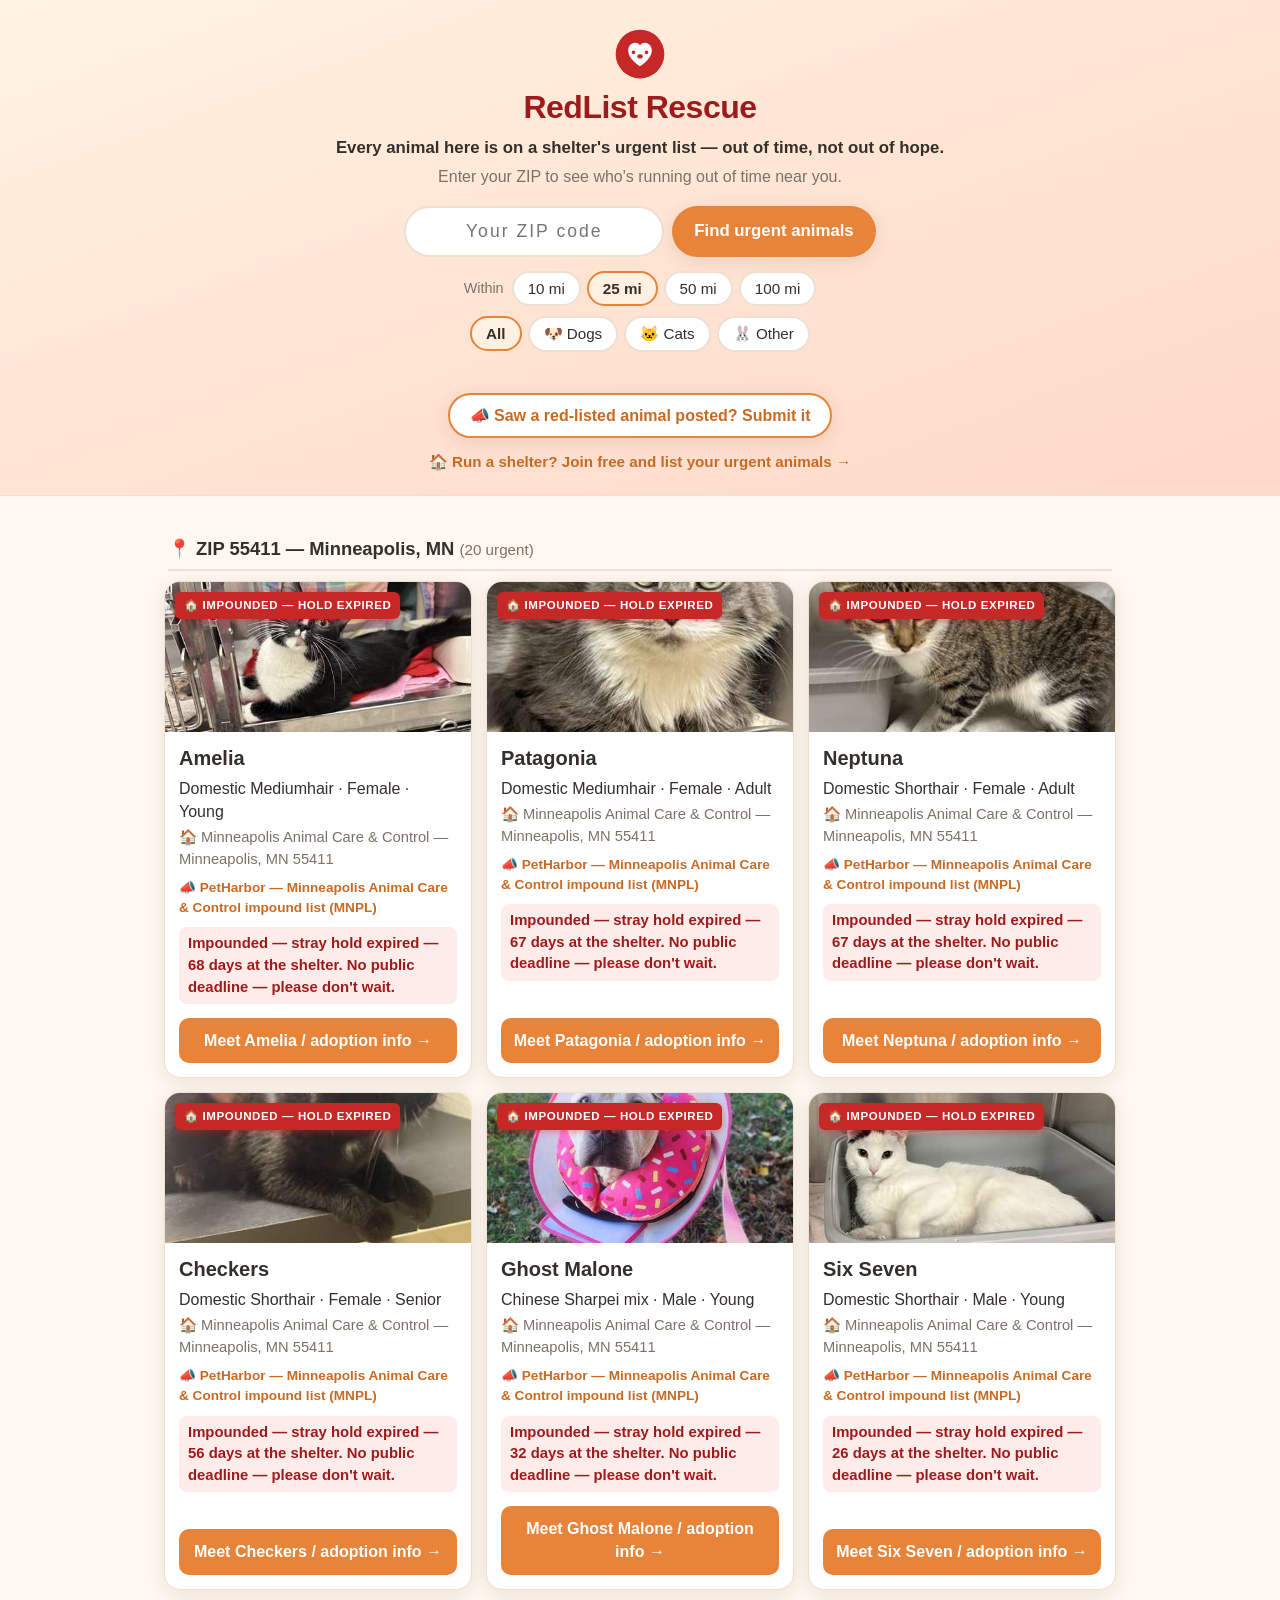
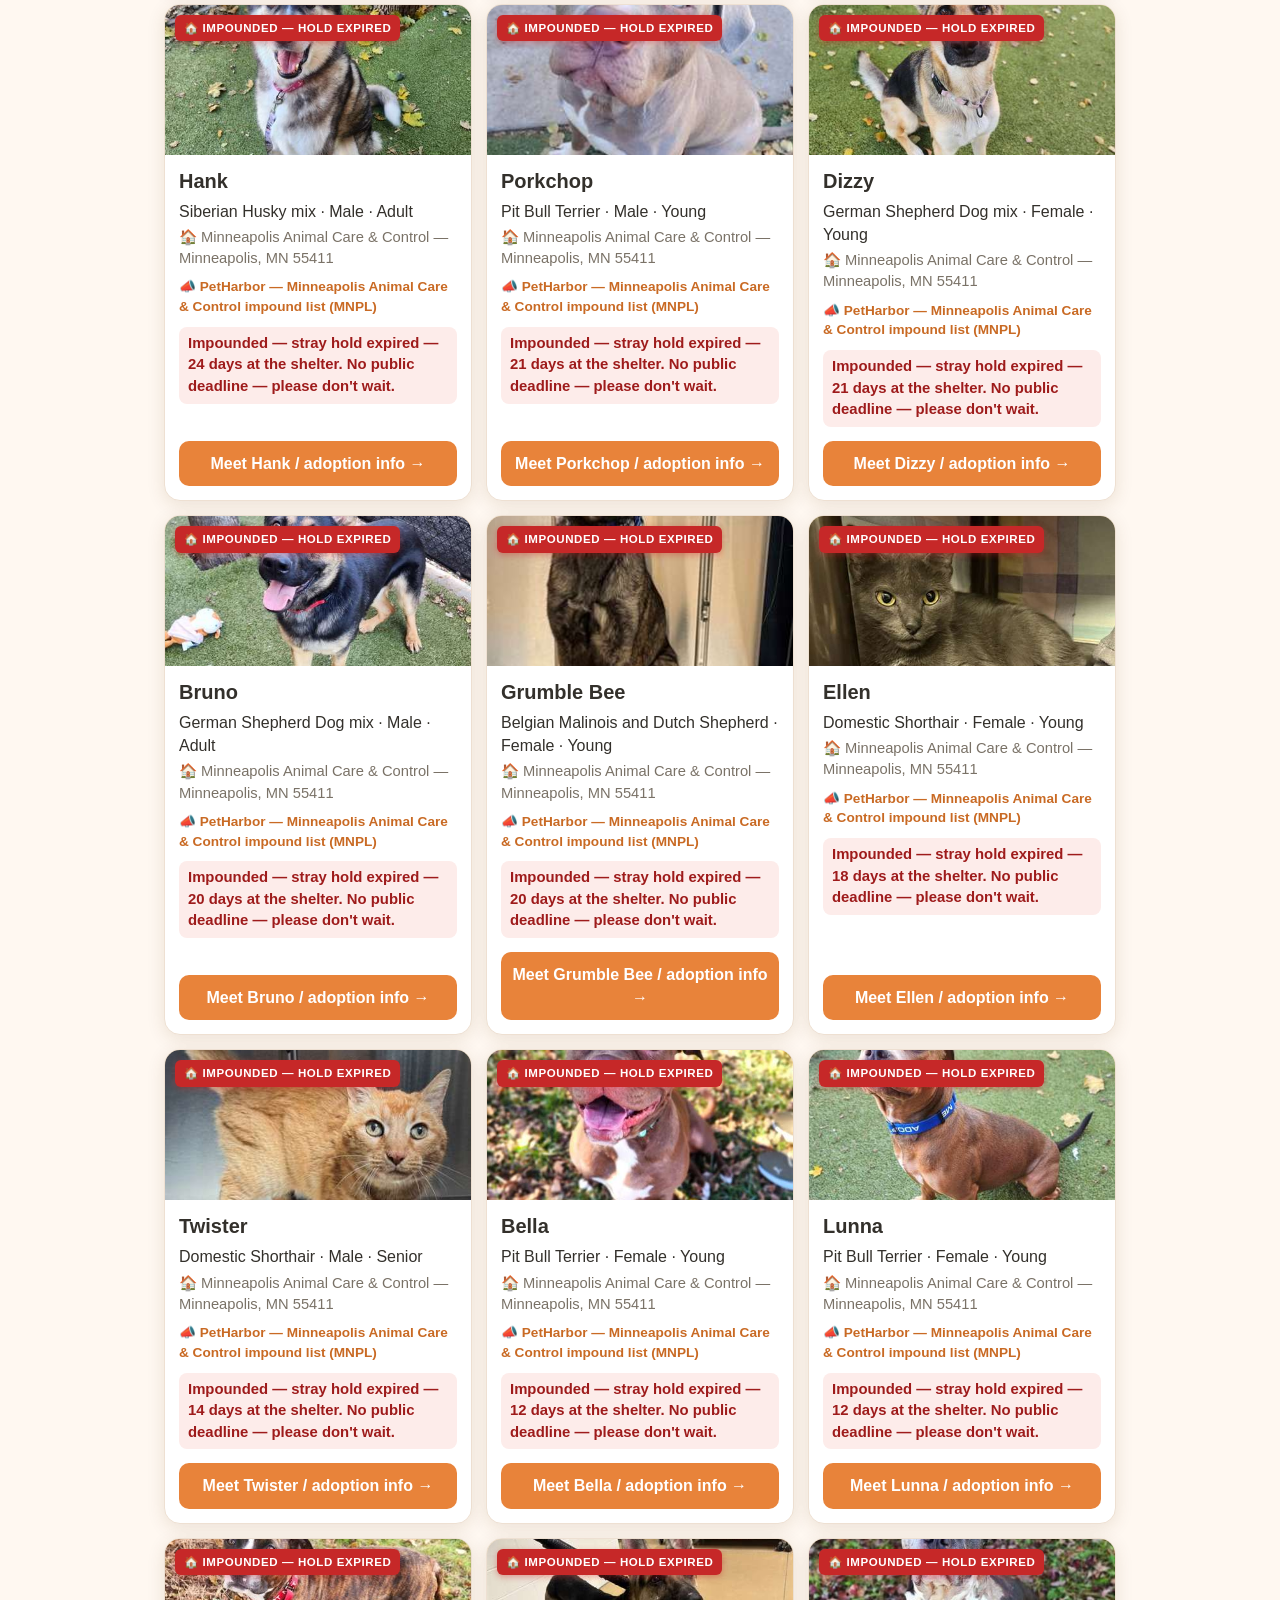
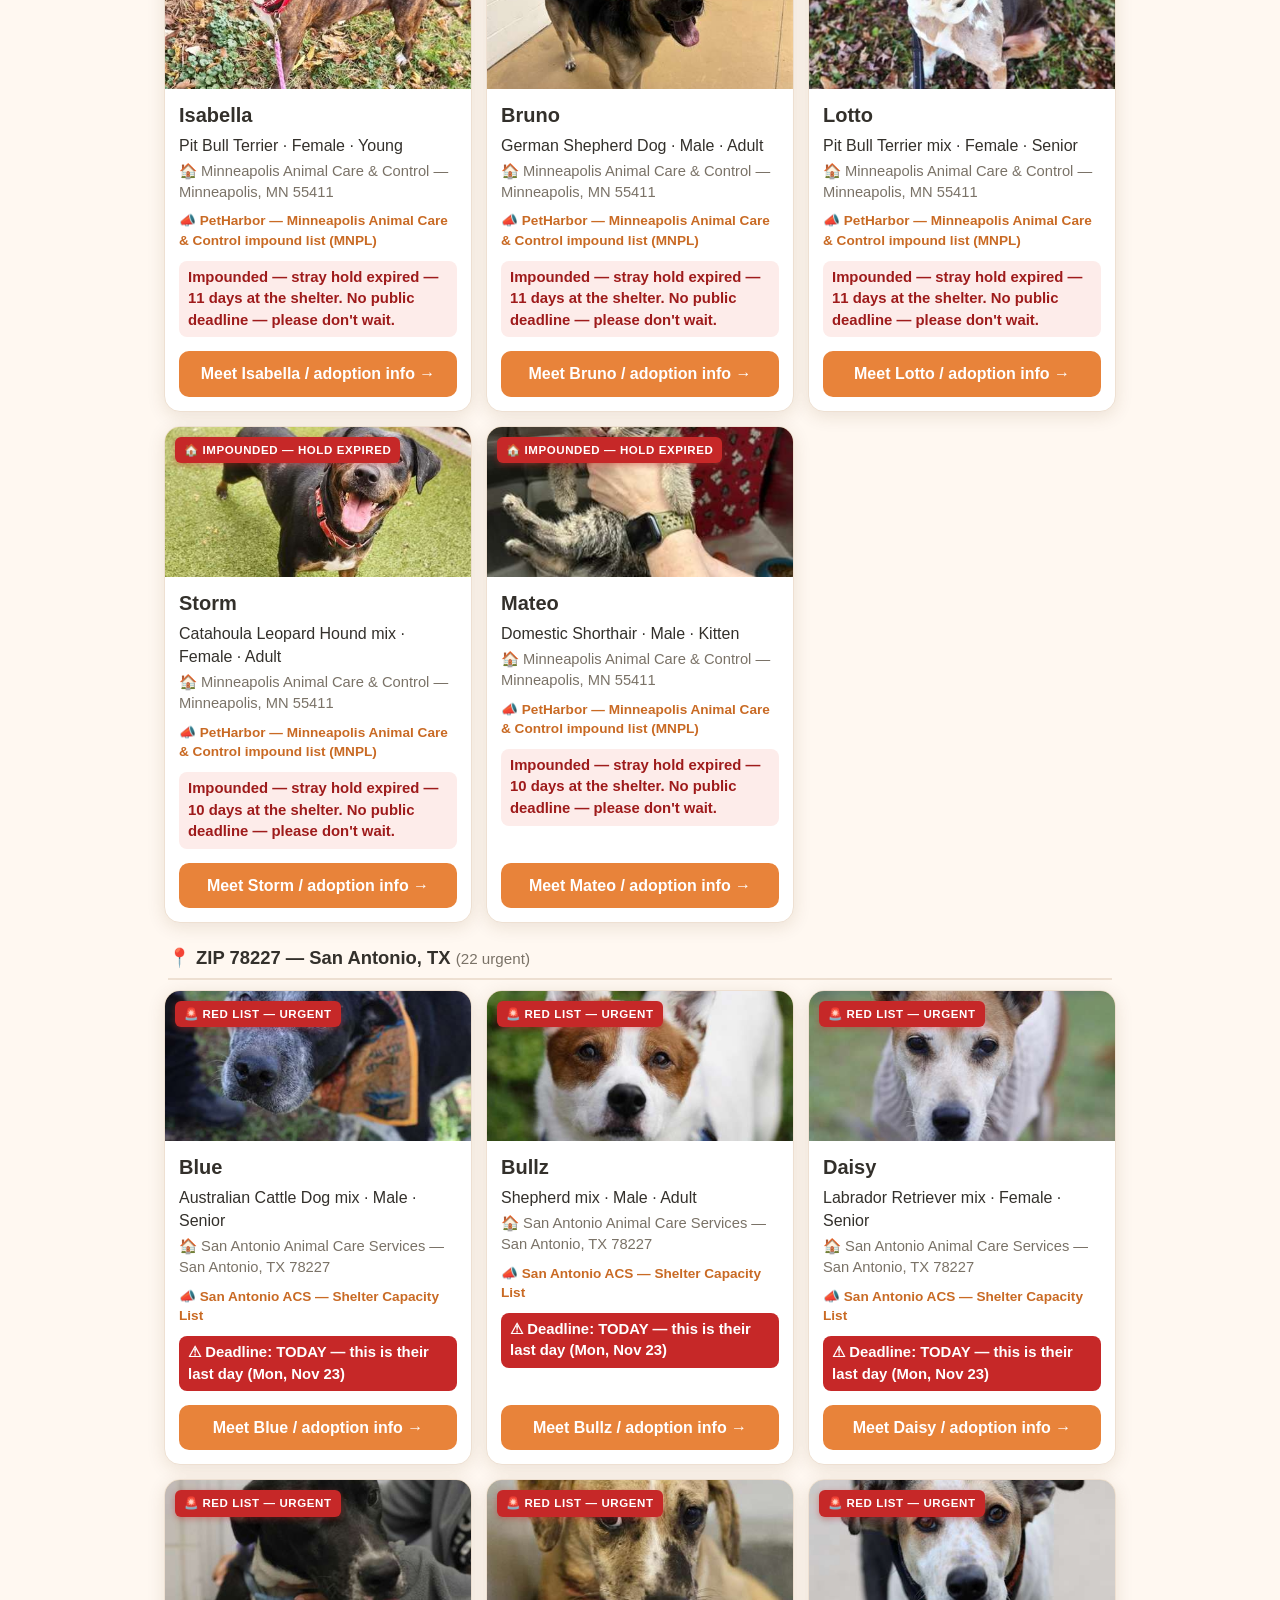
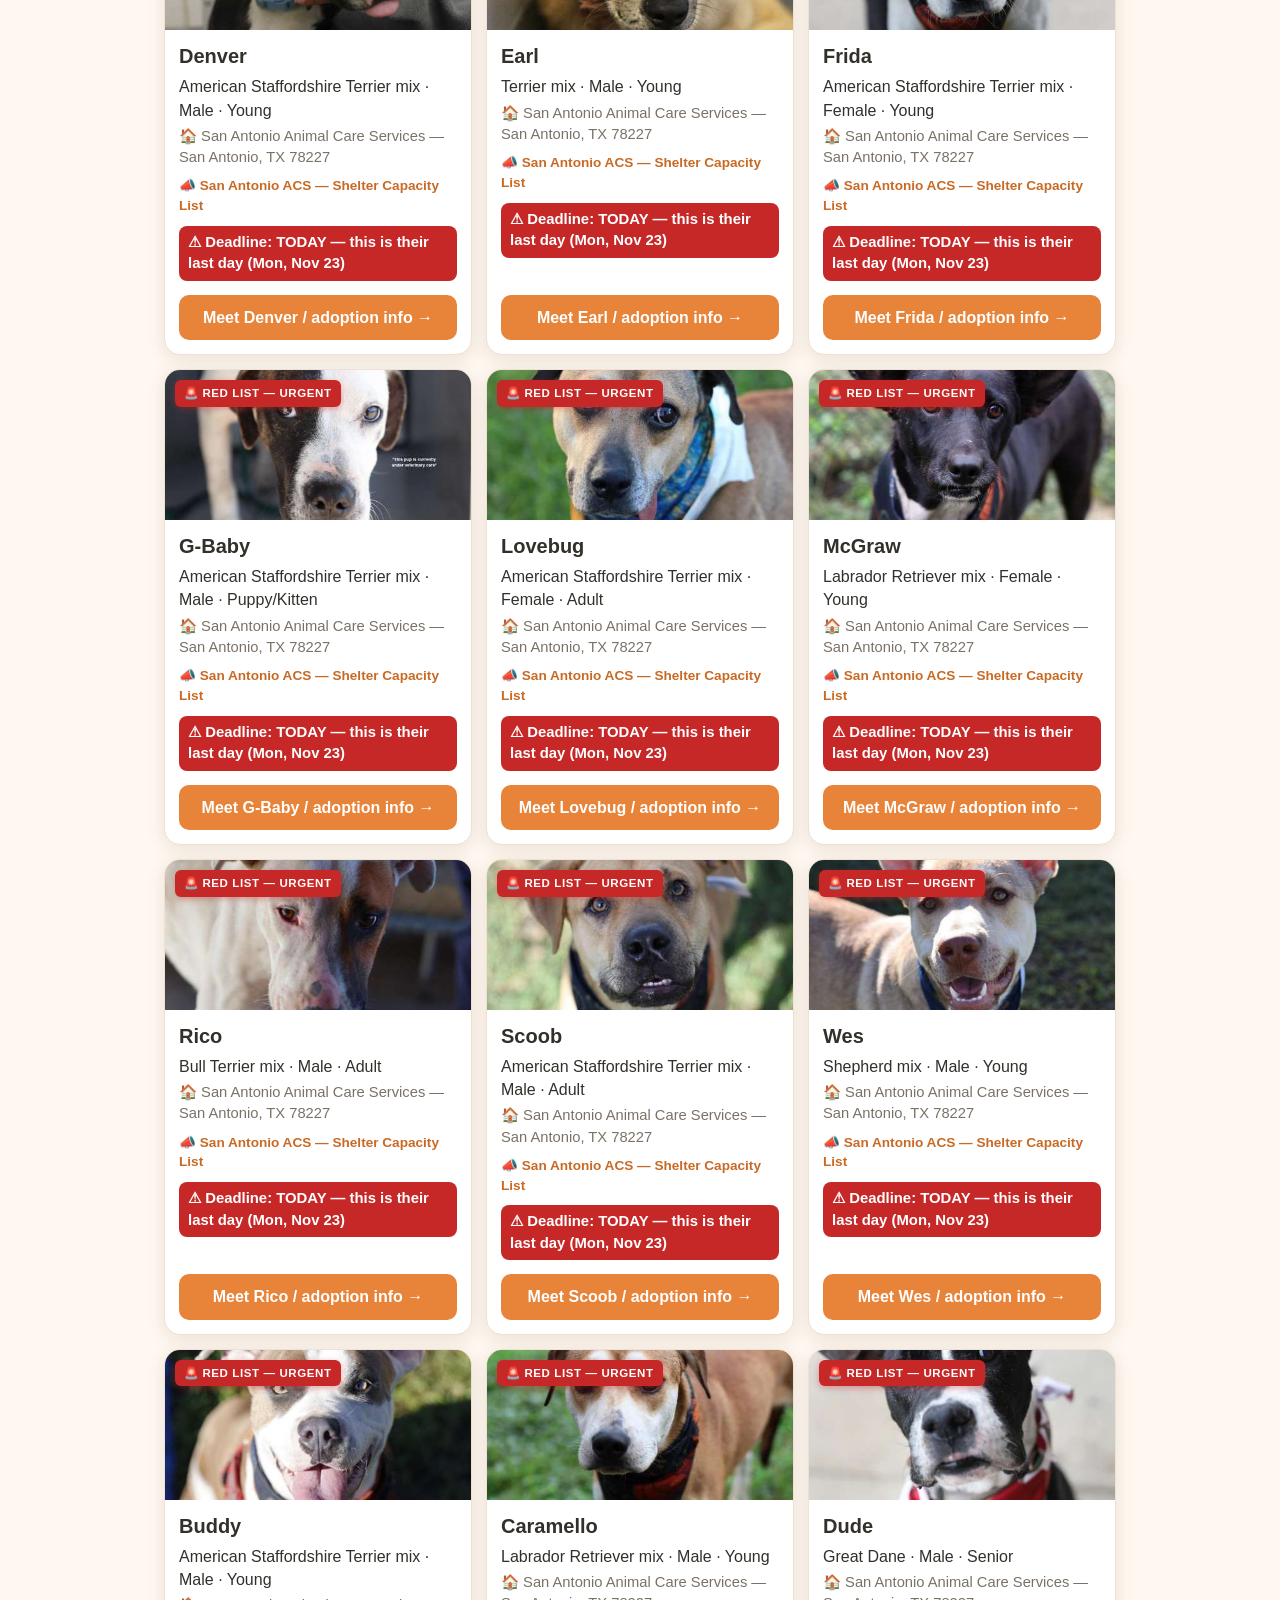
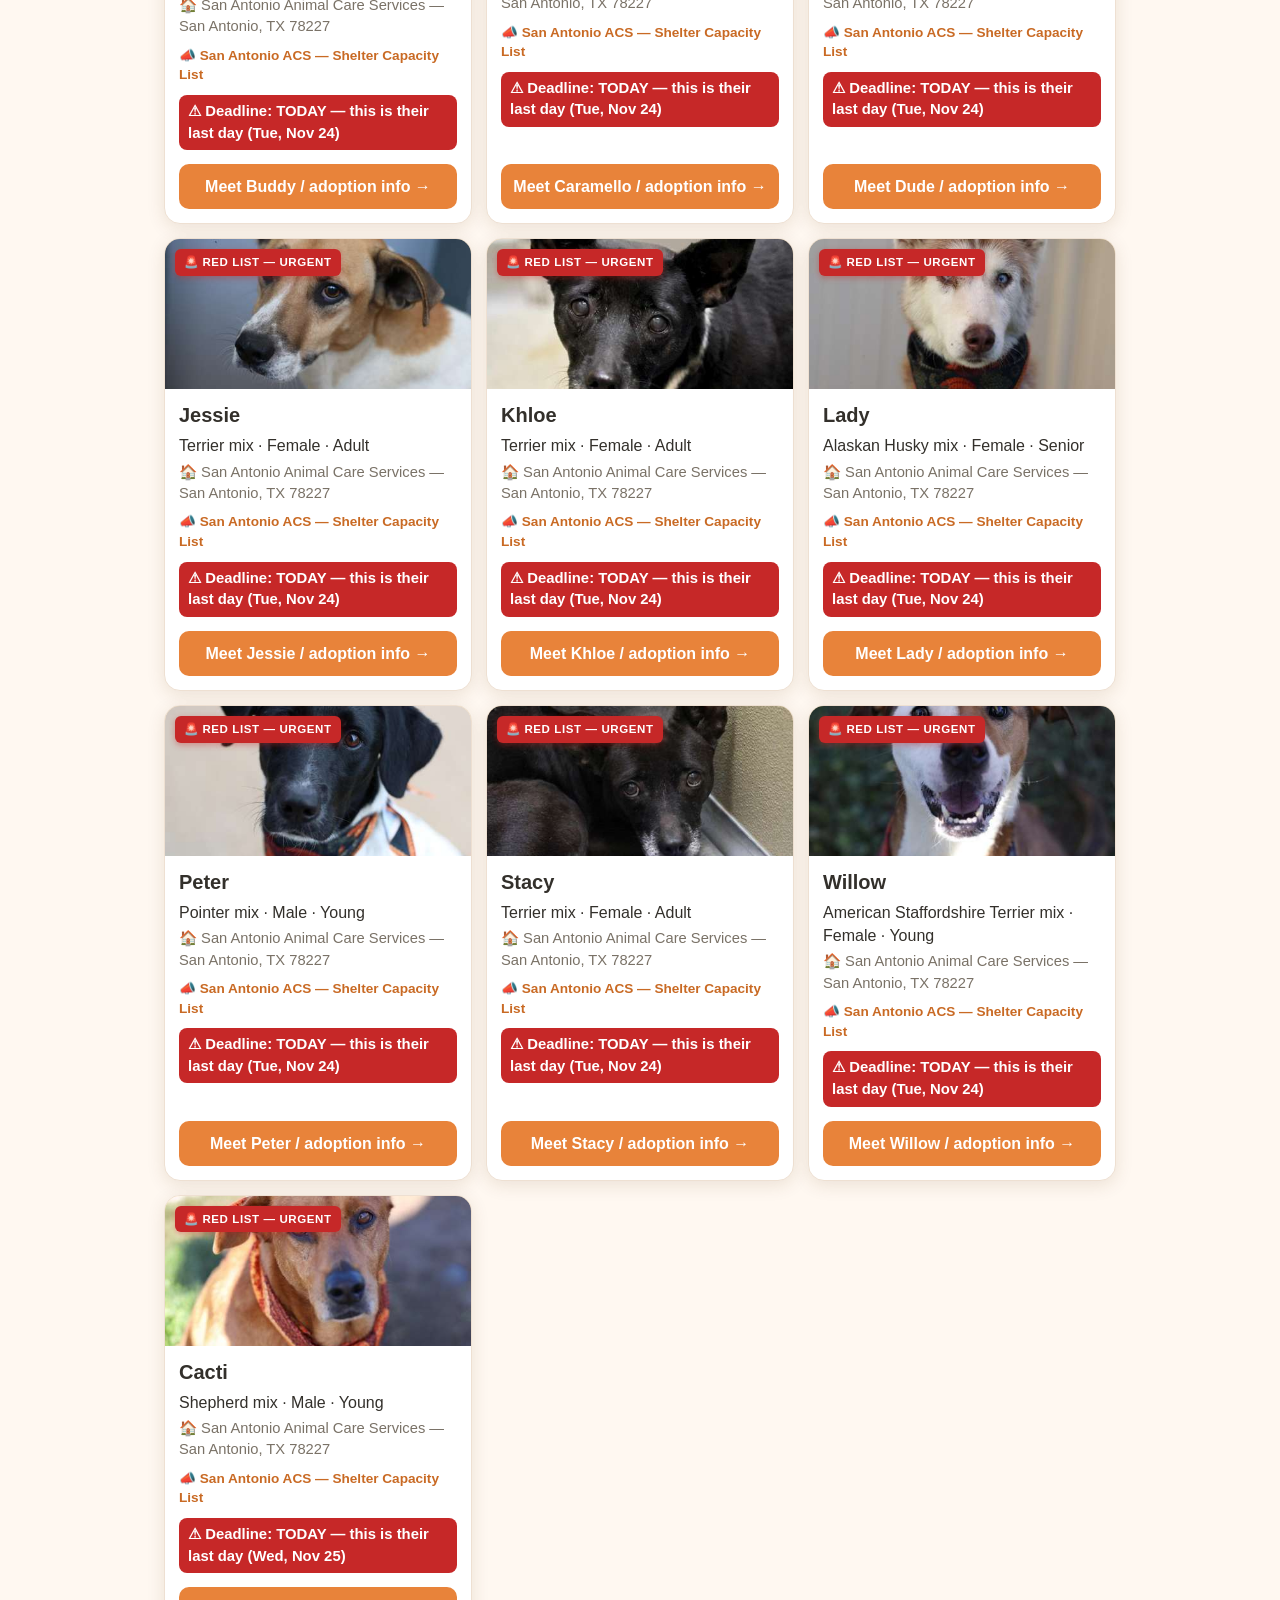
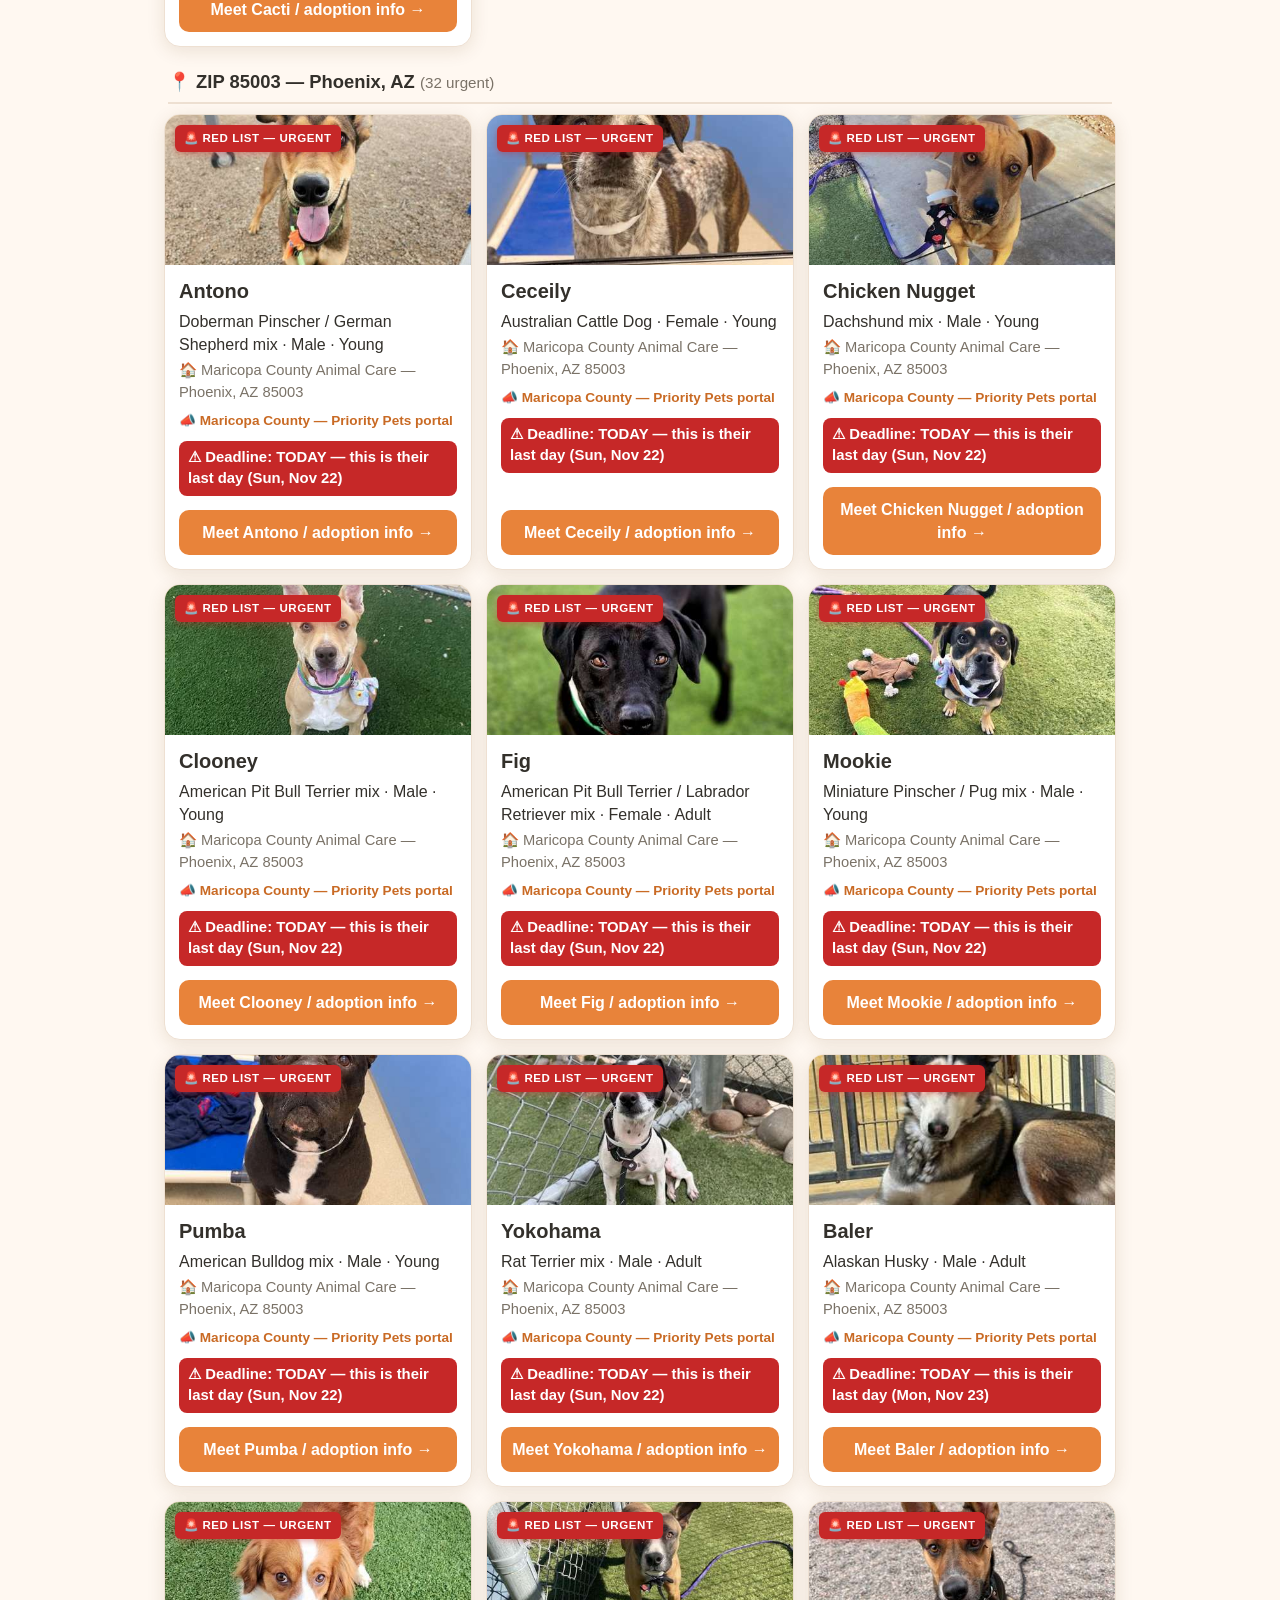
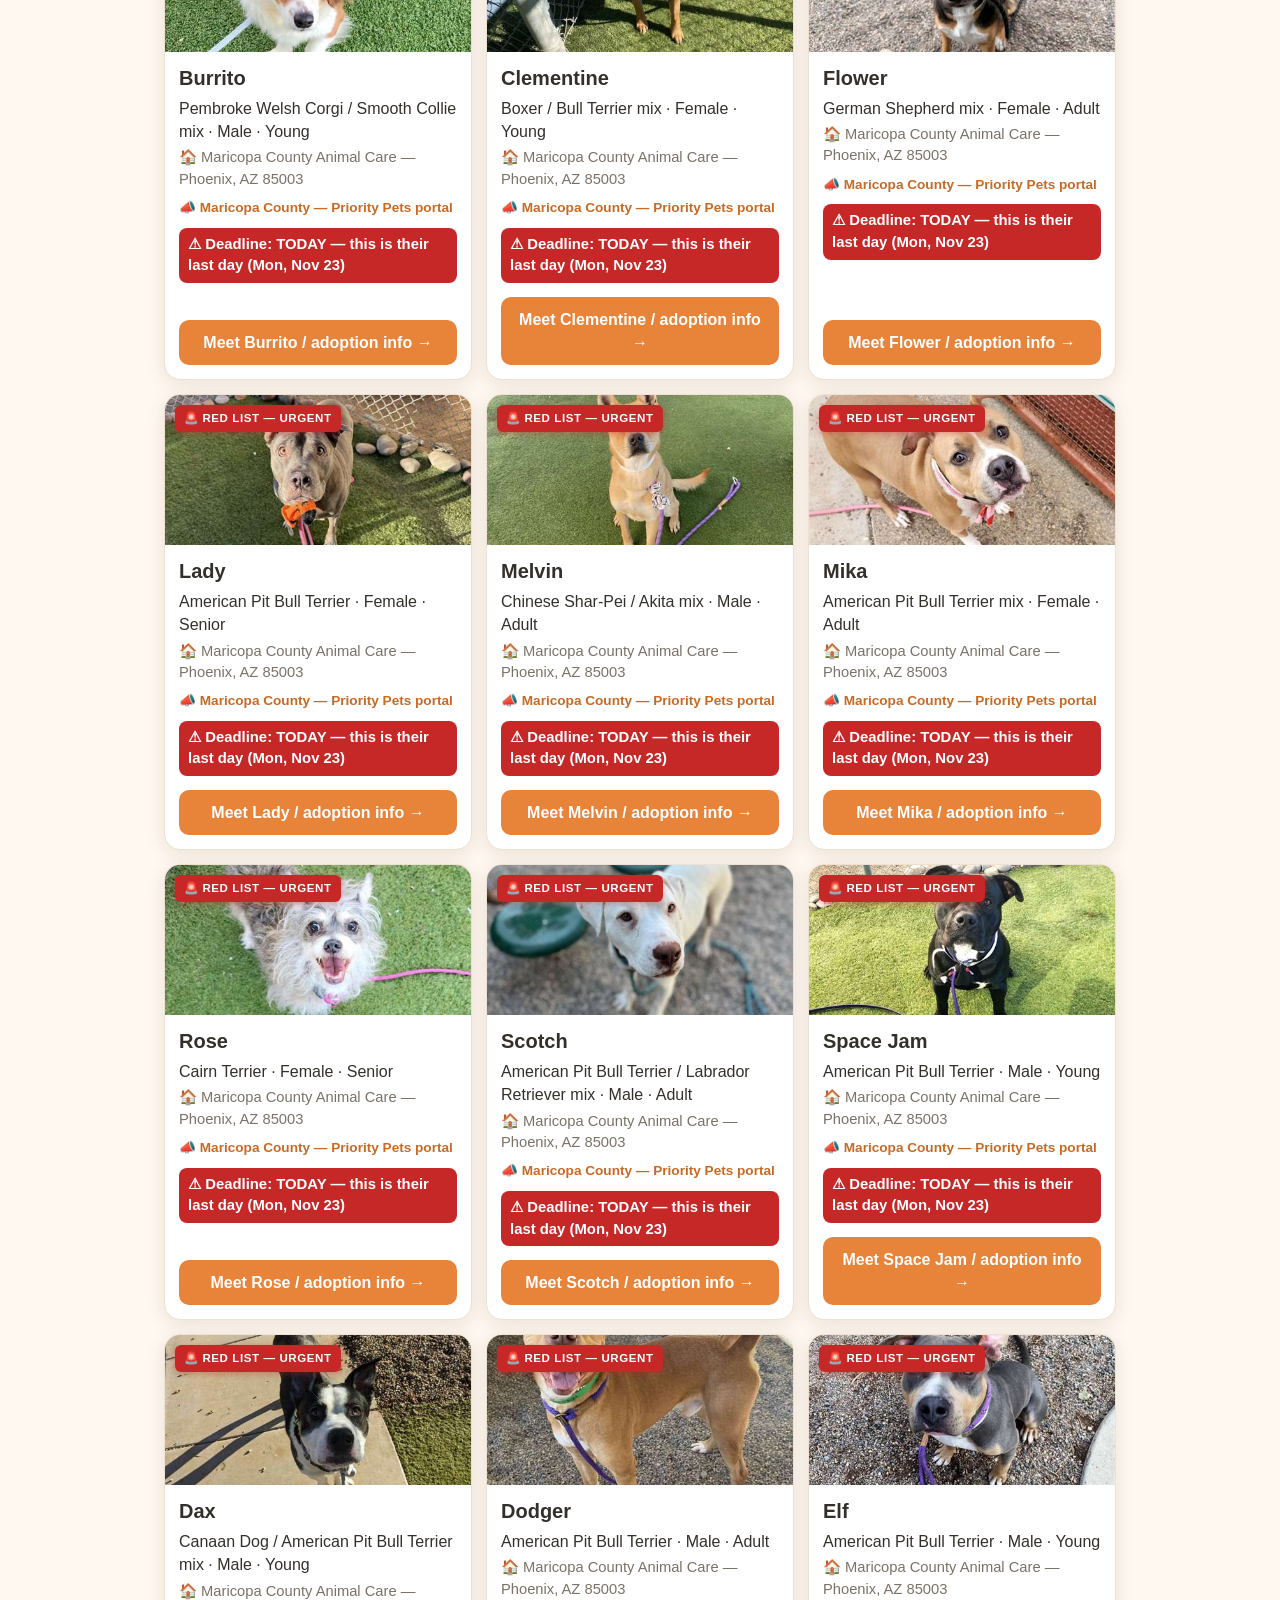
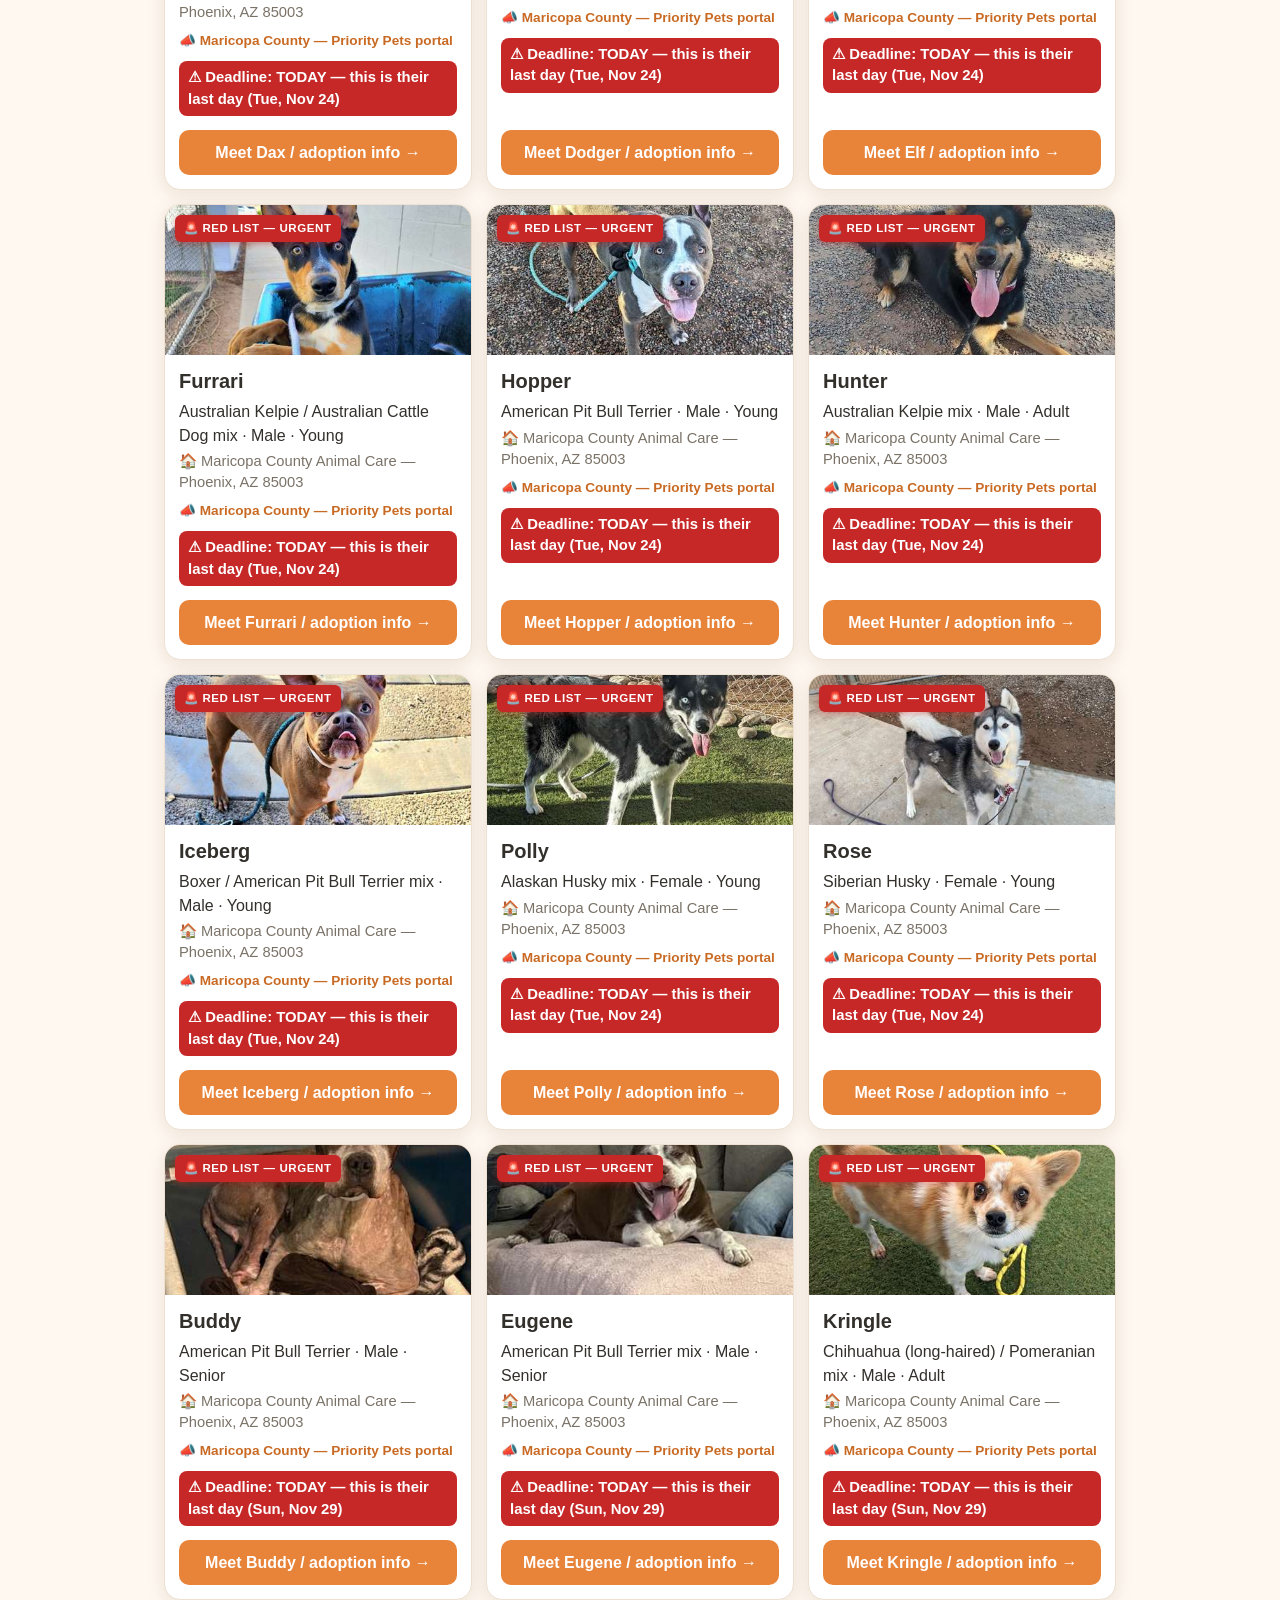
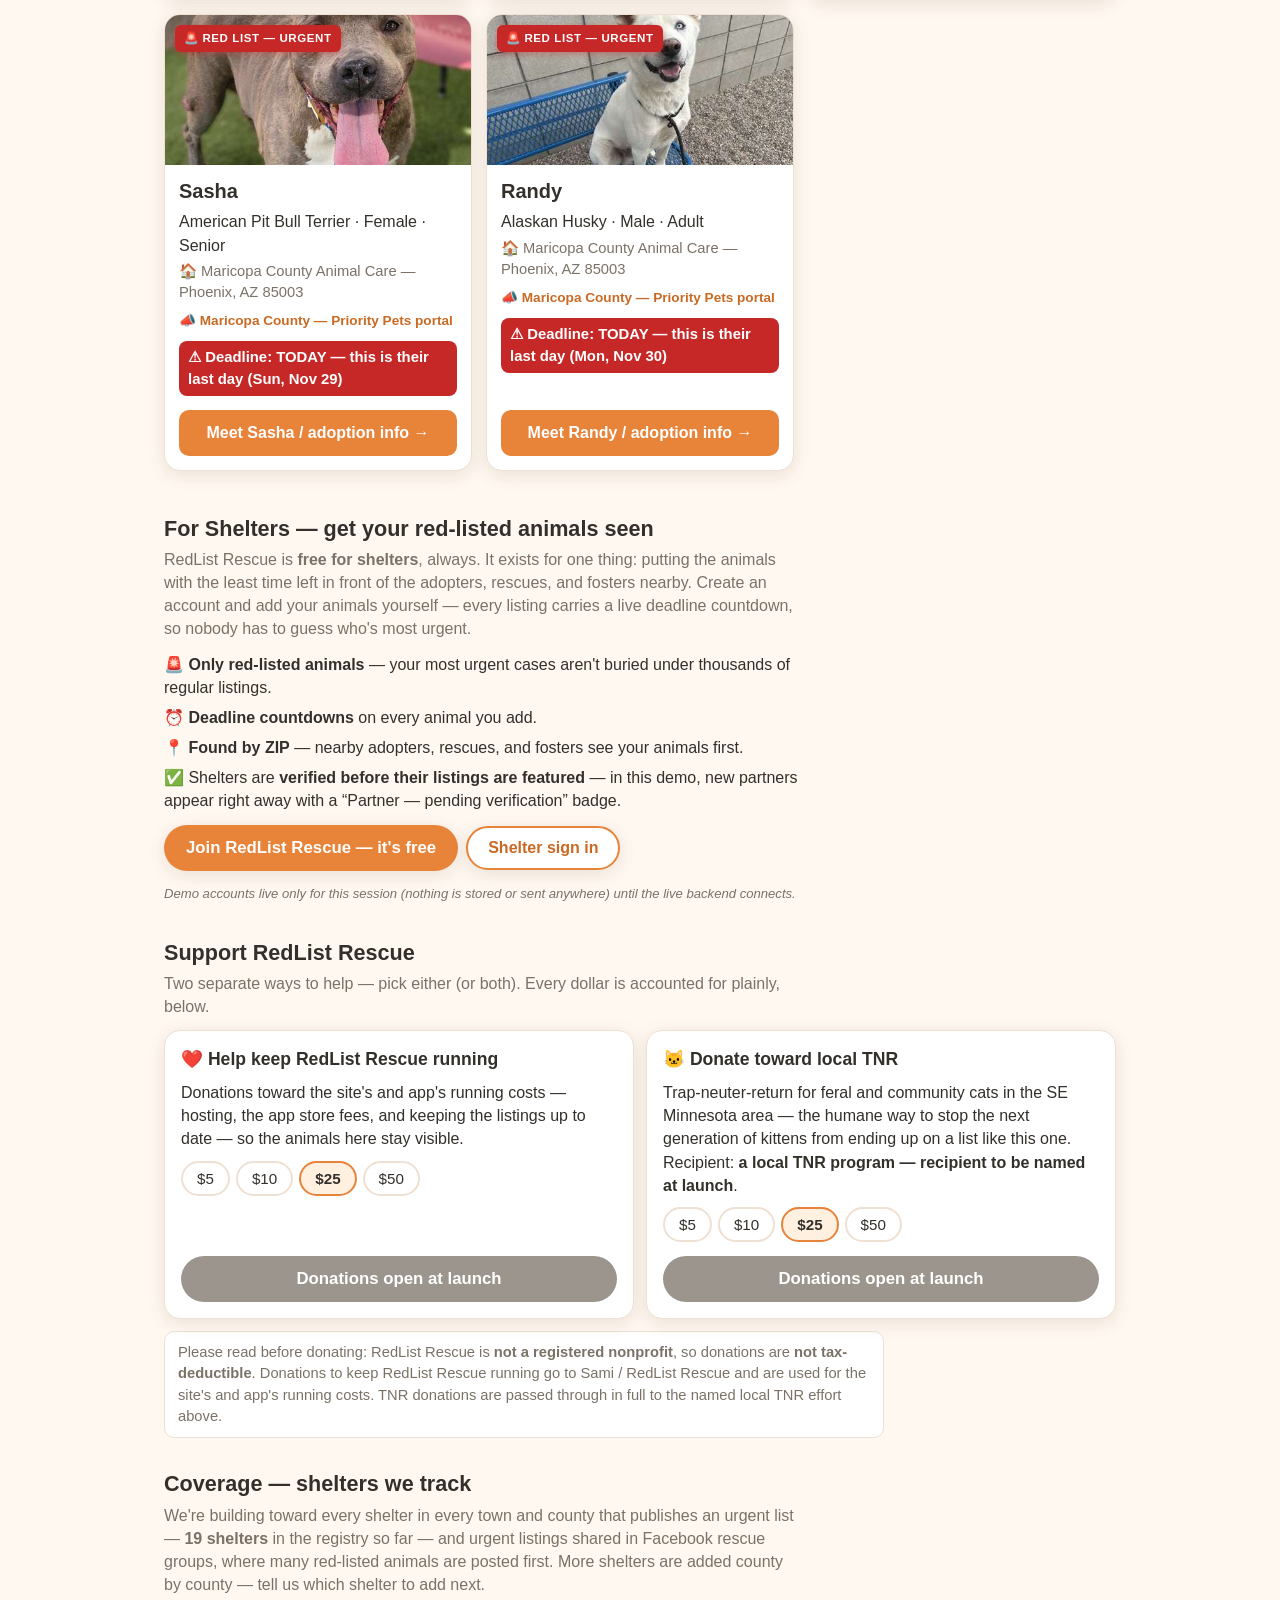
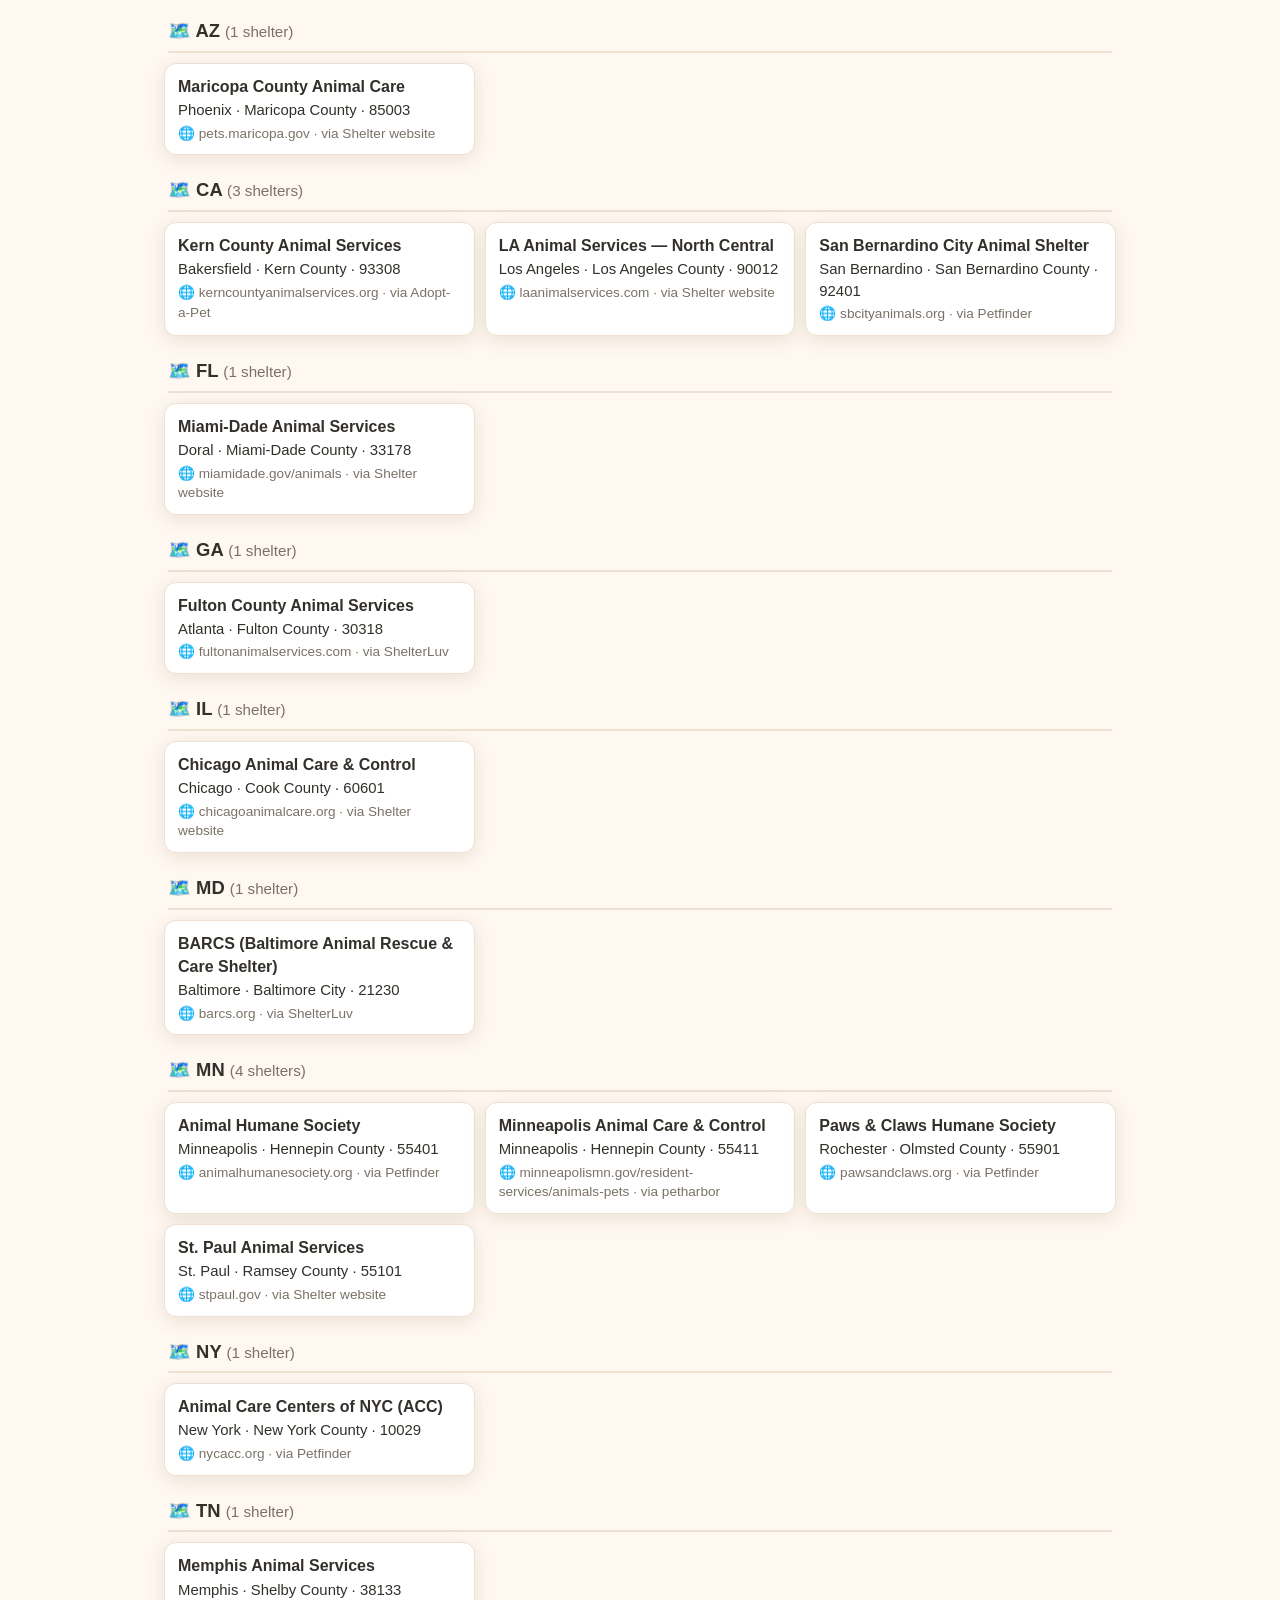
==== index.html @ 97a0e95b "Listings refresh 2026-11-23 AM" ====
<!DOCTYPE html>
<html lang="en">
<head>
<meta charset="UTF-8">
<meta name="viewport" content="width=device-width, initial-scale=1.0">
<!-- App name (working title — rename here and in APP_NAME in app.js) -->
<title>RedList Rescue — Urgent Shelter Animals Near You</title>
<link rel="stylesheet" href="style.css">
</head>
<body>

<header class="hero">
  <div class="hero-inner">
    <div class="logo" aria-hidden="true">
      <svg viewBox="0 0 64 64" width="52" height="52"><circle cx="32" cy="32" r="30" fill="#c62828"/><path d="M32 47s-14.5-8.6-14.5-19.4C17.5 21.6 21.7 18 26 18c2.6 0 4.9 1.3 6 3.2C33.1 19.3 35.4 18 38 18c4.3 0 8.5 3.6 8.5 9.6C46.5 38.4 32 47 32 47z" fill="#fff"/><circle cx="24" cy="30" r="2.2" fill="#c62828"/><circle cx="40" cy="30" r="2.2" fill="#c62828"/><ellipse cx="32" cy="35" rx="3.4" ry="2.6" fill="#c62828"/></svg>
    </div>
    <h1 id="appName">RedList Rescue</h1>
    <p class="tagline">Every animal here is on a shelter's urgent list — out of time, not out of hope.</p>
    <p class="hero-sub">Enter your ZIP to see who's running out of time near you.</p>

    <form id="searchForm" class="search" autocomplete="off">
      <label class="sr-only" for="zipInput">ZIP code</label>
      <input id="zipInput" inputmode="numeric" pattern="[0-9]*" maxlength="5" placeholder="Your ZIP code" aria-label="ZIP code">
      <button type="submit" class="btn-primary">Find urgent animals</button>
    </form>

    <div class="controls">
      <div class="radius-group" role="group" aria-label="Search radius">
        <span class="controls-label">Within</span>
        <button type="button" class="pill radius-pill" data-radius="10">10 mi</button>
        <button type="button" class="pill radius-pill active" data-radius="25">25 mi</button>
        <button type="button" class="pill radius-pill" data-radius="50">50 mi</button>
        <button type="button" class="pill radius-pill" data-radius="100">100 mi</button>
      </div>
      <div class="species-group" role="group" aria-label="Species filter">
        <button type="button" class="pill species-pill active" data-species="all">All</button>
        <button type="button" class="pill species-pill" data-species="dog">🐶 Dogs</button>
        <button type="button" class="pill species-pill" data-species="cat">🐱 Cats</button>
        <button type="button" class="pill species-pill" data-species="other">🐰 Other</button>
      </div>
    </div>
    <p id="searchMsg" class="search-msg" role="status"></p>
    <div class="submit-cta">
      <button type="button" id="openSubmit" class="btn-secondary">📣 Saw a red-listed animal posted? Submit it</button>
    </div>
    <div class="submit-cta">
      <a href="#forShelters" class="btn-ghost shelter-link">🏠 Run a shelter? Join free and list your urgent animals →</a>
    </div>
  </div>
</header>

<main>
  <section id="resultsHead" class="results-head hidden">
    <h2 id="resultsTitle"></h2>
    <p id="resultsSub" class="results-sub"></p>
    <button id="clearSearch" type="button" class="btn-ghost">✕ Clear search — browse by ZIP</button>
  </section>

  <section id="listings" class="listings" aria-live="polite"></section>

  <section id="emptyState" class="empty hidden">
    <div class="empty-emoji" aria-hidden="true">🌈</div>
    <h2 id="emptyTitle">No red-listed animals found</h2>
    <p id="emptyText">Try a wider radius — an extra few miles can save a life.</p>
  </section>
</main>

<!-- Detail overlay -->
<div id="detailOverlay" class="overlay hidden" role="dialog" aria-modal="true" aria-labelledby="detailName">
  <div class="detail-card">
    <button id="detailClose" class="detail-close" aria-label="Close">✕</button>
    <div id="detailBody"></div>
  </div>
</div>

<!-- Submit-a-listing overlay (community intake, e.g. Facebook group posts) -->
<div id="submitOverlay" class="overlay hidden" role="dialog" aria-modal="true" aria-labelledby="submitTitle">
  <div class="detail-card submit-card">
    <button id="submitClose" class="detail-close" aria-label="Close">✕</button>
    <div class="submit-inner">
      <h2 id="submitTitle">Submit a red-listed animal</h2>
      <p class="submit-note">Saw an urgent animal posted in a Facebook rescue group or on a shelter page? Add it here so more people see it. In this demo your listing appears right away — <strong>in the live version, community submissions are reviewed before going fully public.</strong></p>
      <form id="submitForm" class="submit-form" autocomplete="off">
        <label>Animal's name *
          <input id="fName" required maxlength="60" placeholder="e.g. Bella">
        </label>
        <label>Species *
          <select id="fSpecies" required>
            <option value="dog">🐶 Dog</option>
            <option value="cat">🐱 Cat</option>
            <option value="other">🐰 Other</option>
          </select>
        </label>
        <label>Breed
          <input id="fBreed" maxlength="80" placeholder="e.g. Pit Bull mix">
        </label>
        <label>Shelter or poster
          <input id="fShelter" maxlength="100" placeholder="Shelter name, or who posted it">
        </label>
        <div class="form-row">
          <label>City *
            <input id="fCity" required maxlength="60" placeholder="City">
          </label>
          <label>State *
            <input id="fState" required maxlength="2" placeholder="MN">
          </label>
          <label>ZIP *
            <input id="fZip" required inputmode="numeric" pattern="[0-9]{5}" maxlength="5" placeholder="55901">
          </label>
        </div>
        <label>Deadline date (optional)
          <input id="fDeadline" type="date">
        </label>
        <label>Link to the post *
          <input id="fLink" required type="url" maxlength="300" placeholder="https://www.facebook.com/…">
        </label>
        <button type="submit" class="btn-primary submit-btn">Add this listing</button>
        <p id="submitMsg" class="search-msg" role="status"></p>
      </form>
    </div>
  </div>
</div>

<section id="forShelters" class="for-shelters">
  <h2>For Shelters — get your red-listed animals seen</h2>
  <p class="coverage-intro">RedList Rescue is <strong>free for shelters</strong>, always. It exists for one thing: putting the animals with the least time left in front of the adopters, rescues, and fosters nearby. Create an account and add your animals yourself — every listing carries a live deadline countdown, so nobody has to guess who's most urgent.</p>
  <ul class="pitch-list">
    <li>🚨 <strong>Only red-listed animals</strong> — your most urgent cases aren't buried under thousands of regular listings.</li>
    <li>⏰ <strong>Deadline countdowns</strong> on every animal you add.</li>
    <li>📍 <strong>Found by ZIP</strong> — nearby adopters, rescues, and fosters see your animals first.</li>
    <li>✅ Shelters are <strong>verified before their listings are featured</strong> — in this demo, new partners appear right away with a “Partner — pending verification” badge.</li>
  </ul>
  <div id="shelterActions" class="shelter-actions"></div>
  <p class="demo-note">Demo accounts live only for this session (nothing is stored or sent anywhere) until the live backend connects.</p>
</section>

<section id="support" class="support">
  <h2>Support RedList Rescue</h2>
  <p class="coverage-intro">Two separate ways to help — pick either (or both). Every dollar is accounted for plainly, below.</p>
  <div class="support-grid">
    <div class="support-card">
      <h3>❤️ Help keep RedList Rescue running</h3>
      <p>Donations toward the site's and app's running costs — hosting, the app store fees, and keeping the listings up to date — so the animals here stay visible.</p>
      <div class="donate-amounts" role="group" aria-label="Choose an amount">
        <button type="button" class="pill donate-amount" data-path="site" data-amount="5">$5</button>
        <button type="button" class="pill donate-amount" data-path="site" data-amount="10">$10</button>
        <button type="button" class="pill donate-amount" data-path="site" data-amount="25">$25</button>
        <button type="button" class="pill donate-amount" data-path="site" data-amount="50">$50</button>
      </div>
      <div id="donateActionSite" class="donate-action"></div>
    </div>
    <div class="support-card">
      <h3>🐱 Donate toward local TNR</h3>
      <p>Trap-neuter-return for feral and community cats in the SE Minnesota area — the humane way to stop the next generation of kittens from ending up on a list like this one. Recipient: <strong id="tnrRecipient">a local TNR program — recipient to be named at launch</strong>.</p>
      <div class="donate-amounts" role="group" aria-label="Choose an amount">
        <button type="button" class="pill donate-amount" data-path="tnr" data-amount="5">$5</button>
        <button type="button" class="pill donate-amount" data-path="tnr" data-amount="10">$10</button>
        <button type="button" class="pill donate-amount" data-path="tnr" data-amount="25">$25</button>
        <button type="button" class="pill donate-amount" data-path="tnr" data-amount="50">$50</button>
      </div>
      <div id="donateActionTnr" class="donate-action"></div>
    </div>
  </div>
  <p class="honesty-note">Please read before donating: RedList Rescue is <strong>not a registered nonprofit</strong>, so donations are <strong>not tax-deductible</strong>. Donations to keep RedList Rescue running go to Sami / RedList Rescue and are used for the site's and app's running costs. TNR donations are passed through in full to the named local TNR effort above.</p>
</section>

<!-- Shelter account overlay (sign up / sign in) — demo, in-memory only -->
<div id="authOverlay" class="overlay hidden" role="dialog" aria-modal="true" aria-labelledby="authTitle">
  <div class="detail-card submit-card">
    <button id="authClose" class="detail-close" aria-label="Close">✕</button>
    <div class="submit-inner">
      <h2 id="authTitle">Join RedList Rescue</h2>
      <p class="submit-note">Create a free shelter account to add your red-listed animals yourself. New shelters show as “Partner — pending verification” — we verify every shelter before its listings are featured.</p>

      <form id="signUpForm" class="submit-form" autocomplete="off">
        <label>Shelter or rescue name *
          <input id="sName" required maxlength="100" placeholder="e.g. Happy Tails Animal Shelter">
        </label>
        <label>Contact person *
          <input id="sContact" required maxlength="80" placeholder="Your name">
        </label>
        <label>Work email *
          <input id="sEmail" required type="email" maxlength="120" placeholder="you@yourshelter.org">
        </label>
        <label>Password *
          <input id="sPassword" required type="password" minlength="6" maxlength="100" placeholder="Demo only — don't reuse a real password">
        </label>
        <div class="form-row">
          <label>City *
            <input id="sCity" required maxlength="60" placeholder="City">
          </label>
          <label>State *
            <input id="sState" required maxlength="2" placeholder="MN">
          </label>
          <label>ZIP *
            <input id="sZip" required inputmode="numeric" pattern="[0-9]{5}" maxlength="5" placeholder="55901">
          </label>
        </div>
        <label>Shelter website
          <input id="sWebsite" maxlength="120" placeholder="yourshelter.org">
        </label>
        <label>How do you share your urgent animals now?
          <select id="sShare">
            <option value="website">Our own website</option>
            <option value="petfinder">Petfinder</option>
            <option value="facebook">Facebook</option>
            <option value="none">We don't publish a list yet</option>
          </select>
        </label>
        <label class="check-label">
          <input id="sAuthorized" type="checkbox" required>
          <span>I confirm I'm authorized to list animals for this shelter.</span>
        </label>
        <button type="submit" class="btn-primary submit-btn">Create shelter account</button>
        <p id="signUpMsg" class="search-msg" role="status"></p>
        <p class="auth-switch">Already have an account? <button type="button" id="toSignIn" class="btn-ghost">Sign in</button></p>
      </form>

      <form id="signInForm" class="submit-form hidden" autocomplete="off">
        <label>Email *
          <input id="iEmail" required type="email" maxlength="120" placeholder="you@yourshelter.org">
        </label>
        <label>Password *
          <input id="iPassword" required type="password" maxlength="100">
        </label>
        <button type="submit" class="btn-primary submit-btn">Sign in</button>
        <p id="signInMsg" class="search-msg" role="status"></p>
        <p class="auth-switch">New here? <button type="button" id="toSignUp" class="btn-ghost">Join as a shelter</button></p>
      </form>

      <p class="demo-note">When you join, your request is emailed to the RedList Rescue team so we can verify your shelter or rescue. Demo accounts live only for this session — refresh the page and they're gone, until the live backend connects.</p>
    </div>
  </div>
</div>

<!-- Shelter dashboard ("My Shelter") -->
<div id="dashOverlay" class="overlay hidden" role="dialog" aria-modal="true" aria-labelledby="dashTitle">
  <div class="detail-card dash-card">
    <button id="dashClose" class="detail-close" aria-label="Close">✕</button>
    <div class="submit-inner">
      <h2 id="dashTitle">My Shelter</h2>
      <div id="dashBody"></div>
    </div>
  </div>
</div>

<!-- Add / edit animal overlay (partner shelters) -->
<div id="animalOverlay" class="overlay hidden" role="dialog" aria-modal="true" aria-labelledby="animalTitle">
  <div class="detail-card submit-card">
    <button id="animalClose" class="detail-close" aria-label="Close">✕</button>
    <div class="submit-inner">
      <h2 id="animalTitle">Add a red-listed animal</h2>
      <p class="submit-note">This animal appears right away in the public listings, labeled “Shelter submitted” under your shelter's name, with a deadline countdown.</p>
      <form id="animalForm" class="submit-form" autocomplete="off">
        <input type="hidden" id="aId">
        <label>Animal's name *
          <input id="aName" required maxlength="60" placeholder="e.g. Bella">
        </label>
        <div class="form-row-2">
          <label>Type *
            <select id="aSpecies" required>
              <option value="dog">🐶 Dog</option>
              <option value="cat">🐱 Cat</option>
              <option value="other">🐰 Other</option>
            </select>
          </label>
          <label>Breed
            <input id="aBreed" maxlength="80" placeholder="e.g. Pit Bull mix">
          </label>
        </div>
        <div class="form-row-2">
          <label>Sex
            <select id="aSex">
              <option value="Female">Female</option>
              <option value="Male">Male</option>
              <option value="Unknown">Unknown</option>
            </select>
          </label>
          <label>Age group
            <select id="aAge">
              <option value="Puppy/Kitten">Puppy / Kitten</option>
              <option value="Young">Young</option>
              <option value="Adult" selected>Adult</option>
              <option value="Senior">Senior</option>
            </select>
          </label>
        </div>
        <label>Deadline date
          <input id="aDeadline" type="date">
        </label>
        <label>About this animal
          <textarea id="aNotes" rows="4" maxlength="1200" placeholder="Personality, who's a good match, medical or behavior notes — anything that helps them get chosen."></textarea>
        </label>
        <label>Photo
          <input id="aPhoto" type="file" accept="image/*">
        </label>
        <div id="aPhotoPreview" class="photo-preview hidden"><img id="aPhotoImg" alt="Photo preview of the animal"></div>
        <button type="submit" class="btn-primary submit-btn">Save animal</button>
        <p id="animalMsg" class="search-msg" role="status"></p>
      </form>
    </div>
  </div>
</div>

<section id="coverage" class="coverage">
  <h2>Coverage — shelters we track</h2>
  <p class="coverage-intro">We're building toward every shelter in every town and county that publishes an urgent list — <strong><span id="coverageCount">0</span> shelters</strong> in the registry so far — and urgent listings shared in Facebook rescue groups, where many red-listed animals are posted first. More shelters are added county by county — tell us which shelter to add next.</p>
  <div id="coverageList"></div>
</section>

<footer>
  <p><strong>About:</strong> <span id="appNameFoot">RedList Rescue</span> lists only animals on shelter urgent / euthanasia lists, so the ones with the least time get seen first. If you can foster, adopt, or even just share a listing — it matters.</p>
  <p><a href="#support">❤️ Support RedList Rescue — donate toward running costs or local TNR</a></p>
  <p class="demo-note">Listings are real animals from San Antonio ACS and Maricopa County urgent lists, plus long-unclaimed impounded animals at Minneapolis Animal Care &amp; Control, verified Nov 23, 2026 — more shelters and live data via RescueGroups.org coming.</p>
</footer>

<script src="app.js"></script>
</body>
</html>
---- style.css ----
/* ============================================================
   RedList Rescue — styles
   Warm, hopeful rescue design. Red is reserved for urgency.
   Mobile-first, no external fonts/images/libraries.
   ============================================================ */

:root {
  --cream: #fff8f1;
  --paper: #ffffff;
  --ink: #33302b;
  --muted: #7a7267;
  --warm: #e8833a;        /* warm orange — hope, action */
  --warm-dark: #c96a24;
  --red: #c62828;         /* urgency ONLY */
  --red-dark: #9e1b1b;
  --red-bg: #fdecea;
  --line: #eee0d2;
  --shadow: 0 4px 18px rgba(90, 55, 20, 0.12);
  --radius: 16px;
}

* { box-sizing: border-box; }

body {
  margin: 0;
  font-family: -apple-system, BlinkMacSystemFont, "Segoe UI", Roboto, Helvetica, Arial, sans-serif;
  background: var(--cream);
  color: var(--ink);
  line-height: 1.45;
}

.sr-only {
  position: absolute; width: 1px; height: 1px;
  overflow: hidden; clip: rect(0 0 0 0); white-space: nowrap;
}

.hidden { display: none !important; }

/* ---------- Hero / search ---------- */

.hero {
  background: linear-gradient(160deg, #fff3e2 0%, #ffe3d3 55%, #ffd9c9 100%);
  border-bottom: 1px solid var(--line);
  padding: 28px 16px 22px;
  text-align: center;
}

.hero-inner { max-width: 640px; margin: 0 auto; }

.logo { display: flex; justify-content: center; margin-bottom: 4px; }

h1 {
  margin: 4px 0 6px;
  font-size: 2rem;
  letter-spacing: -0.5px;
  color: var(--red-dark);
}

.tagline { margin: 0 0 4px; font-size: 1.05rem; font-weight: 600; }
.hero-sub { margin: 0 0 18px; color: var(--muted); }

.search {
  display: flex; gap: 8px; justify-content: center;
  flex-wrap: wrap; margin-bottom: 14px;
}

.search input {
  flex: 1 1 180px; max-width: 260px;
  font-size: 1.1rem; padding: 13px 16px;
  border: 2px solid var(--line); border-radius: 999px;
  background: var(--paper); color: var(--ink); text-align: center;
  letter-spacing: 2px;
}
.search input:focus { outline: none; border-color: var(--warm); }

.btn-primary {
  font-size: 1.05rem; font-weight: 700;
  padding: 13px 22px; border: none; border-radius: 999px;
  background: var(--warm); color: #fff; cursor: pointer;
  box-shadow: var(--shadow);
}
.btn-primary:hover, .btn-primary:active { background: var(--warm-dark); }

.controls {
  display: flex; flex-direction: column; gap: 10px; align-items: center;
}

.radius-group, .species-group {
  display: flex; gap: 6px; align-items: center; flex-wrap: wrap; justify-content: center;
}

.controls-label { color: var(--muted); font-size: 0.9rem; margin-right: 2px; }

.pill {
  border: 2px solid var(--line); background: var(--paper);
  color: var(--ink); border-radius: 999px;
  padding: 7px 14px; font-size: 0.95rem; cursor: pointer;
}
.pill.active { border-color: var(--warm); background: #fff0e0; font-weight: 700; }

.search-msg { min-height: 1.2em; margin: 10px 0 0; color: var(--red-dark); font-weight: 600; }

.submit-cta { margin-top: 12px; }

.btn-secondary {
  font-size: 1rem; font-weight: 700;
  padding: 11px 20px; border-radius: 999px; cursor: pointer;
  background: var(--paper); color: var(--warm-dark);
  border: 2px solid var(--warm); box-shadow: var(--shadow);
}
.btn-secondary:hover, .btn-secondary:active { background: #fff0e0; }

.card-source { margin: 4px 0 0; color: var(--warm-dark); font-size: 0.85rem; font-weight: 700; }

/* ---------- Submit-a-listing form ---------- */

.submit-inner { padding: 20px 20px 0; }
.submit-inner h2 { margin: 0 0 6px; font-size: 1.35rem; }
.submit-note { color: var(--muted); font-size: 0.93rem; margin: 0; }

.submit-form { display: flex; flex-direction: column; gap: 10px; margin-top: 14px; }
.submit-form label {
  display: flex; flex-direction: column; gap: 4px;
  font-weight: 600; font-size: 0.92rem; text-align: left;
}
.submit-form input, .submit-form select {
  font: inherit; font-weight: 400;
  padding: 10px 12px; border: 2px solid var(--line); border-radius: 10px;
  background: var(--paper); color: var(--ink);
}
.submit-form input:focus, .submit-form select:focus { outline: none; border-color: var(--warm); }
.submit-form .form-row { display: grid; grid-template-columns: 2fr 1fr 1fr; gap: 8px; }
.submit-form .form-row-2 { display: grid; grid-template-columns: 1fr 1fr; gap: 8px; }
.submit-form textarea {
  font: inherit; font-weight: 400;
  padding: 10px 12px; border: 2px solid var(--line); border-radius: 10px;
  background: var(--paper); color: var(--ink); resize: vertical;
}
.submit-form textarea:focus { outline: none; border-color: var(--warm); }
.submit-form .check-label {
  flex-direction: row; align-items: flex-start; gap: 8px; font-weight: 400;
}
.submit-form .check-label input { margin-top: 3px; width: 17px; height: 17px; flex: none; }
.submit-btn { margin-top: 4px; width: 100%; }

.photo-preview { margin-top: 2px; }
.photo-preview img {
  max-width: 100%; max-height: 180px; border-radius: 10px;
  border: 1px solid var(--line); display: block;
}

.auth-switch { margin: 8px 0 0; color: var(--muted); font-size: 0.92rem; }
.auth-switch .btn-ghost { padding: 0 2px; font-size: 0.92rem; }

/* ---------- Results ---------- */

main { max-width: 980px; margin: 0 auto; padding: 18px 14px 8px; }

.results-head { text-align: center; margin-bottom: 6px; }
.results-head h2 { margin: 6px 0 2px; font-size: 1.4rem; }
.results-sub { margin: 0 0 8px; color: var(--muted); }

.btn-ghost {
  background: none; border: none; color: var(--warm-dark);
  font-size: 0.95rem; font-weight: 600; cursor: pointer; padding: 6px 10px;
}

.zip-heading {
  margin: 22px 4px 10px; font-size: 1.15rem; color: var(--ink);
  border-bottom: 2px solid var(--line); padding-bottom: 6px;
}
.zip-heading .zip-count { color: var(--muted); font-weight: 400; font-size: 0.95rem; }

.listings { display: block; }

.cards {
  display: grid; grid-template-columns: 1fr; gap: 14px;
}
@media (min-width: 620px) { .cards { grid-template-columns: 1fr 1fr; } }
@media (min-width: 900px) { .cards { grid-template-columns: 1fr 1fr 1fr; } }

/* ---------- Animal card ---------- */

.card {
  background: var(--paper); border: 1px solid var(--line);
  border-radius: var(--radius); overflow: hidden;
  box-shadow: var(--shadow); cursor: pointer;
  display: flex; flex-direction: column;
  transition: transform 0.12s ease;
}
.card:hover { transform: translateY(-2px); }

.card-photo {
  height: 150px; display: flex; align-items: center; justify-content: center;
  position: relative;
}
.card-photo img.card-img { position: absolute; inset: 0; width: 100%; height: 100%; object-fit: cover; }
.card-photo .photo-emoji { font-size: 4.2rem; filter: drop-shadow(0 3px 4px rgba(0,0,0,0.18)); }

.badge-urgent {
  position: absolute; top: 10px; left: 10px;
  background: var(--red); color: #fff;
  font-size: 0.72rem; font-weight: 800; letter-spacing: 0.6px;
  padding: 5px 9px; border-radius: 6px;
  box-shadow: 0 2px 6px rgba(198, 40, 40, 0.4);
}

.card-body { padding: 12px 14px 14px; display: flex; flex-direction: column; gap: 4px; flex: 1; }

.card-name { margin: 0; font-size: 1.25rem; }
.card-meta { margin: 0; color: var(--ink); }
.card-where { margin: 0; color: var(--muted); font-size: 0.92rem; }

.card-deadline {
  margin: 6px 0 0; font-weight: 700; color: var(--red-dark);
  background: var(--red-bg); border-radius: 8px; padding: 6px 9px; font-size: 0.93rem;
}
.card-deadline.soon { background: var(--red); color: #fff; }

.card-distance { margin: 4px 0 0; color: var(--muted); font-size: 0.9rem; }

.btn-meet {
  margin-top: auto; padding-top: 10px;
}
.btn-meet a, .btn-meet span {
  display: block; text-align: center; text-decoration: none;
  background: var(--warm); color: #fff; font-weight: 700;
  padding: 11px; border-radius: 10px; font-size: 1rem;
}
.btn-meet a:hover { background: var(--warm-dark); }

/* ---------- Empty state ---------- */

.empty { text-align: center; padding: 36px 16px; }
.empty-emoji { font-size: 3rem; }
.empty h2 { margin: 8px 0 4px; }
.empty p { color: var(--muted); margin: 0; }

/* ---------- Detail overlay ---------- */

.overlay {
  position: fixed; inset: 0; background: rgba(51, 40, 30, 0.55);
  display: flex; align-items: flex-end; justify-content: center;
  z-index: 50; padding: 0;
}
@media (min-width: 620px) { .overlay { align-items: center; padding: 20px; } }

.detail-card {
  background: var(--paper); width: 100%; max-width: 560px; max-height: 92vh;
  overflow-y: auto; border-radius: 20px 20px 0 0; position: relative;
  padding: 0 0 22px;
}
@media (min-width: 620px) { .detail-card { border-radius: 20px; } }

.detail-close {
  position: absolute; top: 10px; right: 10px; z-index: 2;
  width: 38px; height: 38px; border-radius: 50%;
  border: none; background: rgba(255,255,255,0.9); font-size: 1.05rem; cursor: pointer;
  box-shadow: var(--shadow);
}

.detail-photo { height: 210px; display: flex; align-items: center; justify-content: center; position: relative; }
.detail-photo img.detail-img { position: absolute; inset: 0; width: 100%; height: 100%; object-fit: cover; }
.detail-photo .photo-emoji { font-size: 6rem; filter: drop-shadow(0 4px 6px rgba(0,0,0,0.2)); }

.detail-inner { padding: 16px 20px 0; }
.detail-inner h2 { margin: 0 0 4px; font-size: 1.6rem; }
.detail-row { margin: 4px 0; }
.detail-row .k { color: var(--muted); }
.detail-notes { margin: 12px 0; background: var(--cream); border: 1px solid var(--line); border-radius: 10px; padding: 12px 14px; }
.detail-cta a {
  display: block; text-align: center; text-decoration: none;
  background: var(--warm); color: #fff; font-weight: 700;
  padding: 14px; border-radius: 12px; font-size: 1.05rem; margin-top: 14px;
}
.detail-cta a:hover { background: var(--warm-dark); }
.detail-source-note { text-align: center; color: var(--muted); font-size: 0.85rem; margin: 8px 0 0; }

/* ---------- Coverage ---------- */

.coverage { max-width: 980px; margin: 30px auto 0; padding: 0 14px; }
.coverage h2 { margin: 0 0 4px; font-size: 1.35rem; }
.coverage-intro { color: var(--muted); margin: 0 0 6px; max-width: 640px; }

.coverage-grid {
  display: grid; grid-template-columns: 1fr; gap: 10px;
}
@media (min-width: 620px) { .coverage-grid { grid-template-columns: 1fr 1fr; } }
@media (min-width: 900px) { .coverage-grid { grid-template-columns: 1fr 1fr 1fr; } }

.coverage-card {
  background: var(--paper); border: 1px solid var(--line);
  border-radius: 12px; padding: 11px 13px; box-shadow: var(--shadow);
}
.coverage-name { margin: 0; font-weight: 700; }
.coverage-where { margin: 2px 0 0; color: var(--ink); font-size: 0.93rem; }
.coverage-meta { margin: 2px 0 0; color: var(--muted); font-size: 0.85rem; }

/* ---------- For Shelters / partner ---------- */

.for-shelters { max-width: 980px; margin: 34px auto 0; padding: 0 14px; }
.for-shelters h2 { margin: 0 0 4px; font-size: 1.35rem; }
.pitch-list {
  list-style: none; padding: 0; margin: 12px 0 4px;
  display: flex; flex-direction: column; gap: 7px; max-width: 640px;
}
.shelter-actions { margin: 12px 0 6px; }
.shelter-btn-row { display: flex; gap: 8px; flex-wrap: wrap; margin-top: 10px; align-items: center; }
.signed-in-note { margin: 0; }
.shelter-link { text-decoration: none; }

.badge-partner {
  display: inline-block; background: #fff0e0; color: var(--warm-dark);
  border: 1px solid var(--warm); font-size: 0.75rem; font-weight: 700;
  padding: 2px 8px; border-radius: 999px; vertical-align: middle; white-space: nowrap;
}

.demo-note { font-size: 0.82rem; font-style: italic; color: var(--muted); }

/* ---------- Shelter dashboard ---------- */

.dash-card { max-width: 640px; }
.dash-shelter { margin: 0 0 4px; }
.dash-h { margin: 18px 0 8px; font-size: 1.05rem; }
.dash-msg {
  background: #eaf7ea; border: 1px solid #bfe3bf; color: #256b25;
  border-radius: 10px; padding: 9px 12px; font-weight: 600; margin: 10px 0 0;
}
.dash-row {
  display: flex; gap: 10px; align-items: center;
  background: var(--cream); border: 1px solid var(--line);
  border-radius: 12px; padding: 9px 11px; margin-bottom: 8px;
}
.dash-thumb { width: 52px; height: 52px; object-fit: cover; border-radius: 10px; flex: none; }
.dash-thumb-emoji {
  width: 52px; height: 52px; border-radius: 10px; flex: none;
  display: flex; align-items: center; justify-content: center; font-size: 1.7rem;
}
.dash-row-main { flex: 1; min-width: 0; }
.dash-name { margin: 0; font-weight: 700; }
.dash-meta { margin: 1px 0 0; color: var(--muted); font-size: 0.85rem; }
.dash-actions { display: flex; flex-direction: column; gap: 5px; flex: none; }

.btn-small {
  font-size: 0.82rem; font-weight: 700; padding: 6px 10px;
  border-radius: 8px; border: 2px solid var(--line);
  background: var(--paper); color: var(--ink); cursor: pointer;
}
.btn-small:hover { border-color: var(--warm); }
.btn-happy { border-color: #7fbf7f; color: #256b25; }
.btn-danger { color: var(--red-dark); }

.happy-note {
  background: #eaf7ea; border: 1px solid #bfe3bf;
  border-radius: 10px; padding: 8px 12px; margin: 0 0 8px;
}

/* ---------- Support / donations ---------- */

.support { max-width: 980px; margin: 34px auto 0; padding: 0 14px; }
.support h2 { margin: 0 0 4px; font-size: 1.35rem; }
.support-grid { display: grid; grid-template-columns: 1fr; gap: 12px; margin-top: 12px; }
@media (min-width: 620px) { .support-grid { grid-template-columns: 1fr 1fr; } }
.support-card {
  background: var(--paper); border: 1px solid var(--line);
  border-radius: var(--radius); padding: 16px; box-shadow: var(--shadow);
  display: flex; flex-direction: column; gap: 8px;
}
.support-card h3 { margin: 0; font-size: 1.1rem; }
.support-card p { margin: 0; color: var(--ink); }
.donate-amounts { display: flex; gap: 6px; flex-wrap: wrap; margin-top: 2px; }
.donate-action { margin-top: auto; padding-top: 6px; }
.donate-btn { width: 100%; }
.donate-btn:disabled { background: var(--muted); cursor: not-allowed; box-shadow: none; opacity: 0.75; }
a.donate-link { display: block; text-align: center; text-decoration: none; }
.honesty-note {
  margin: 12px 0 0; max-width: 720px; color: var(--muted); font-size: 0.92rem;
  background: var(--paper); border: 1px solid var(--line); border-radius: 10px; padding: 10px 13px;
}

/* ---------- Footer ---------- */

footer {
  max-width: 980px; margin: 26px auto 0; padding: 18px 16px 30px;
  color: var(--muted); font-size: 0.93rem; border-top: 1px solid var(--line);
}
footer .demo-note { font-size: 0.82rem; font-style: italic; }
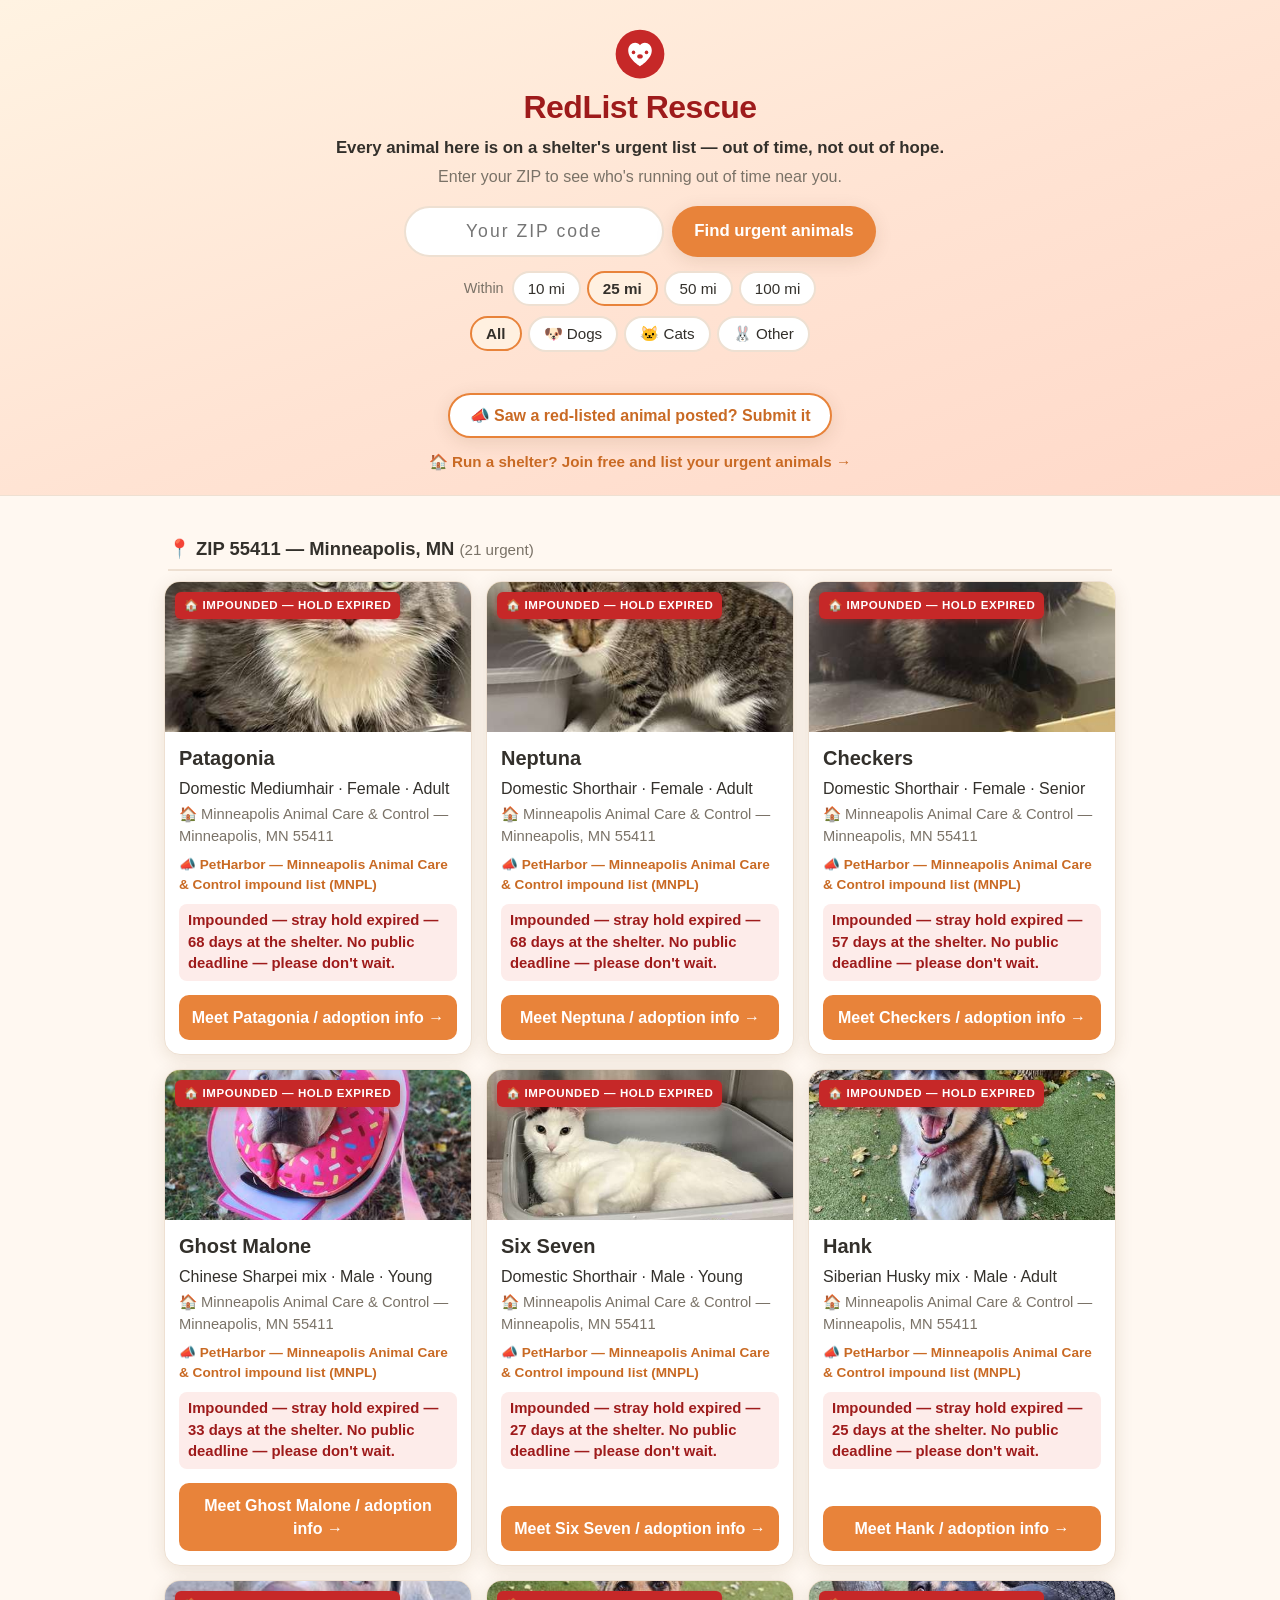
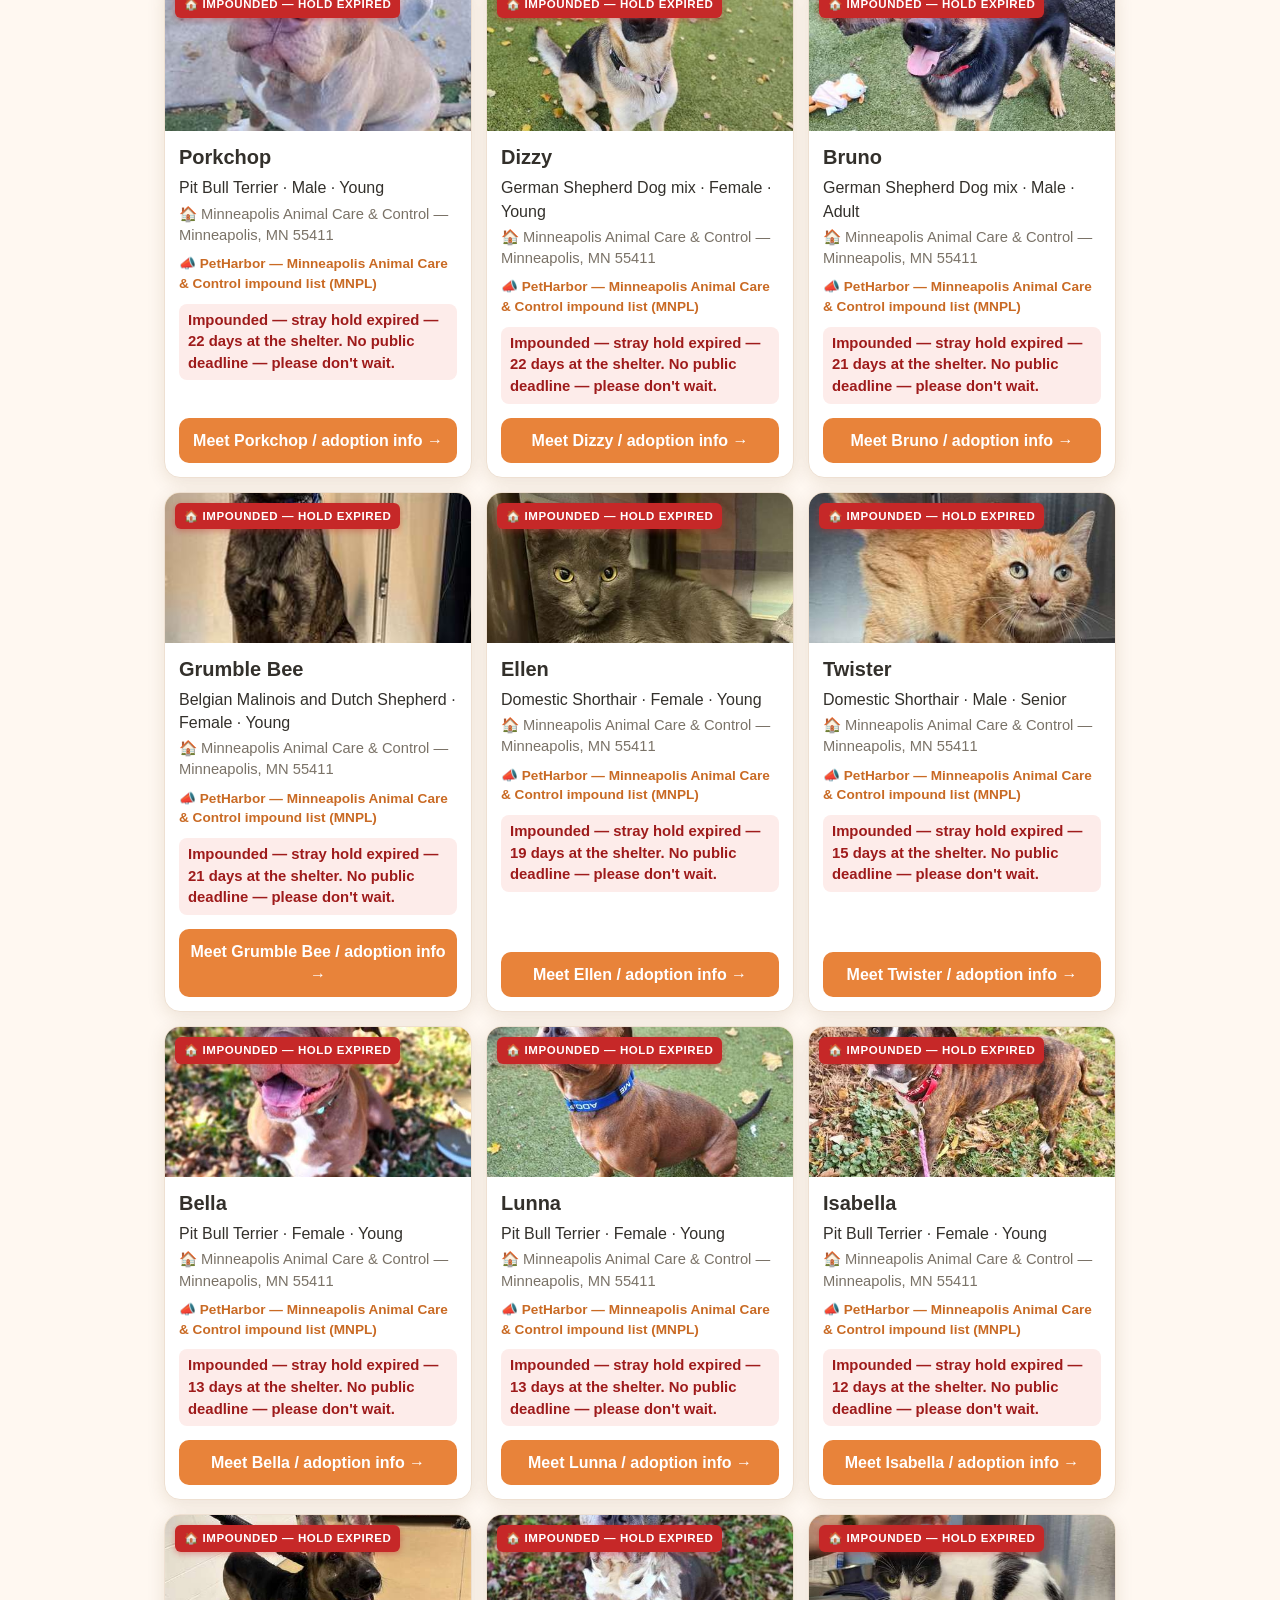
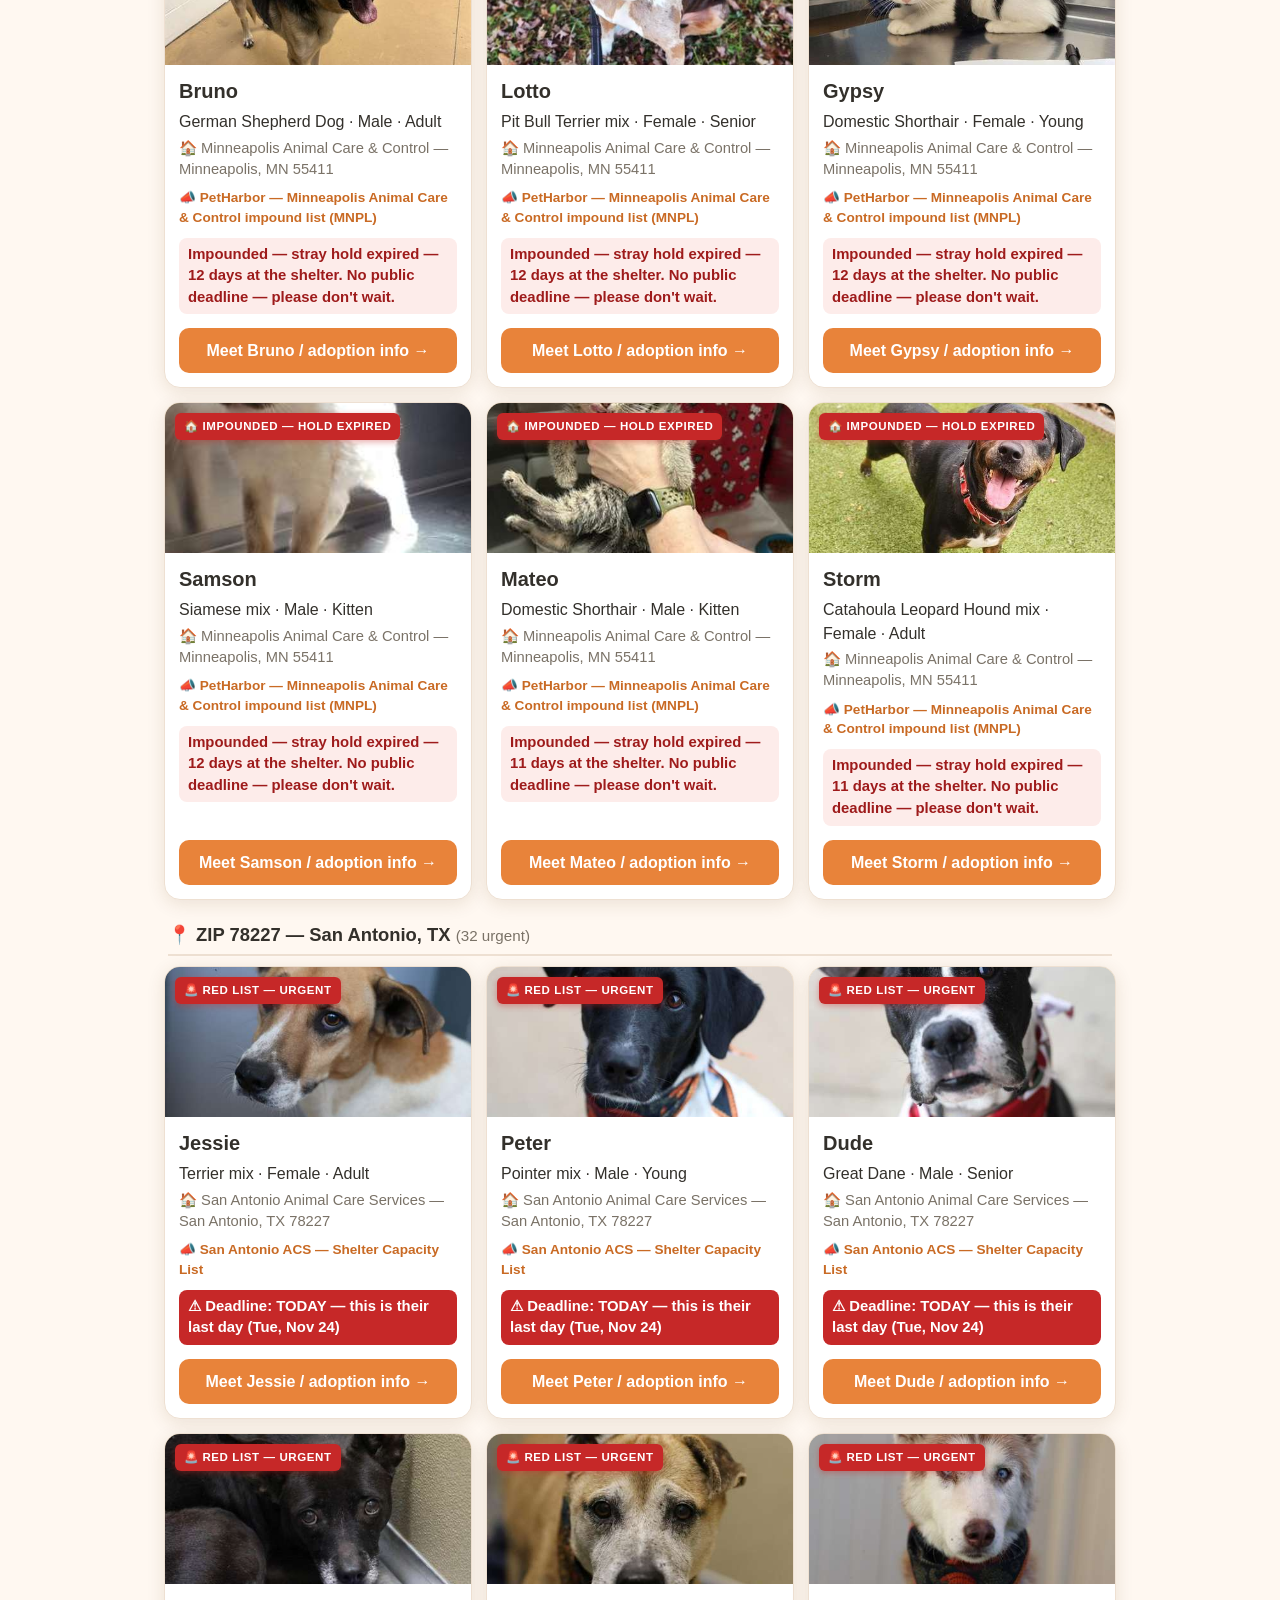
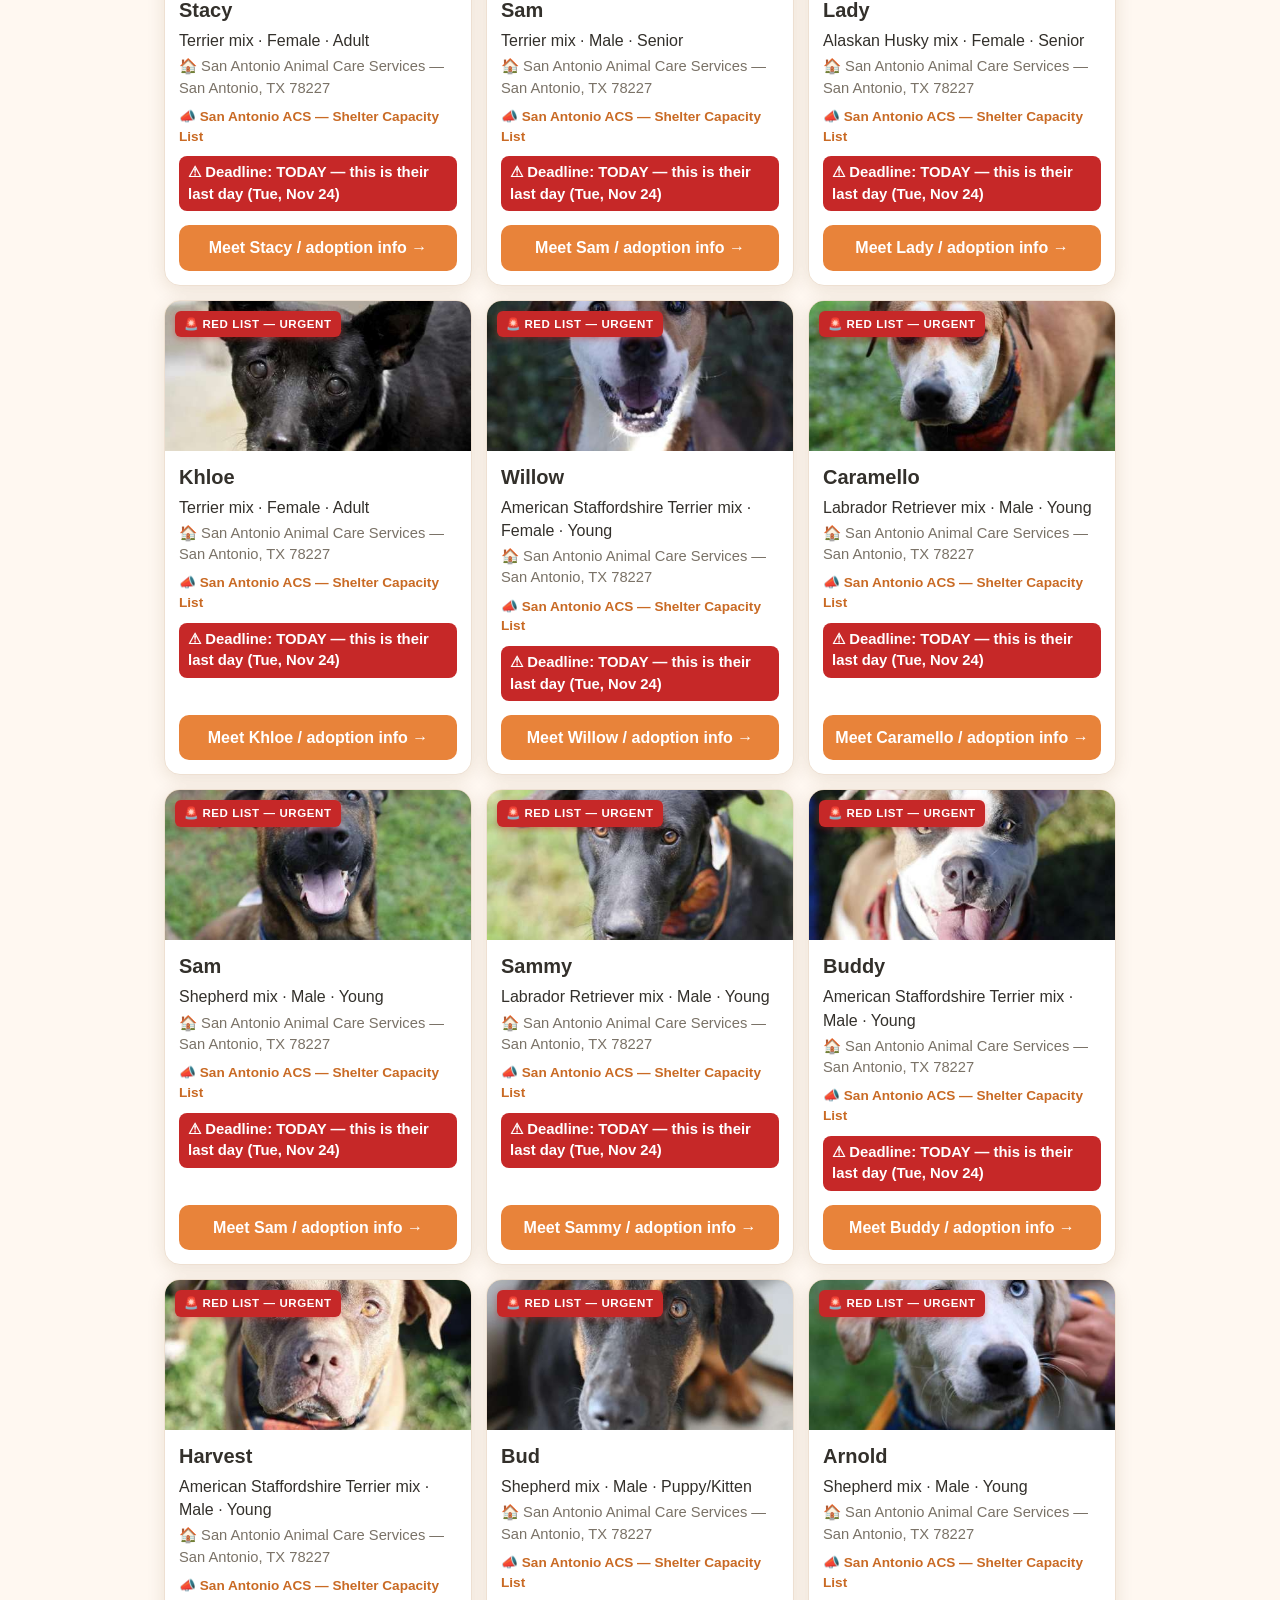
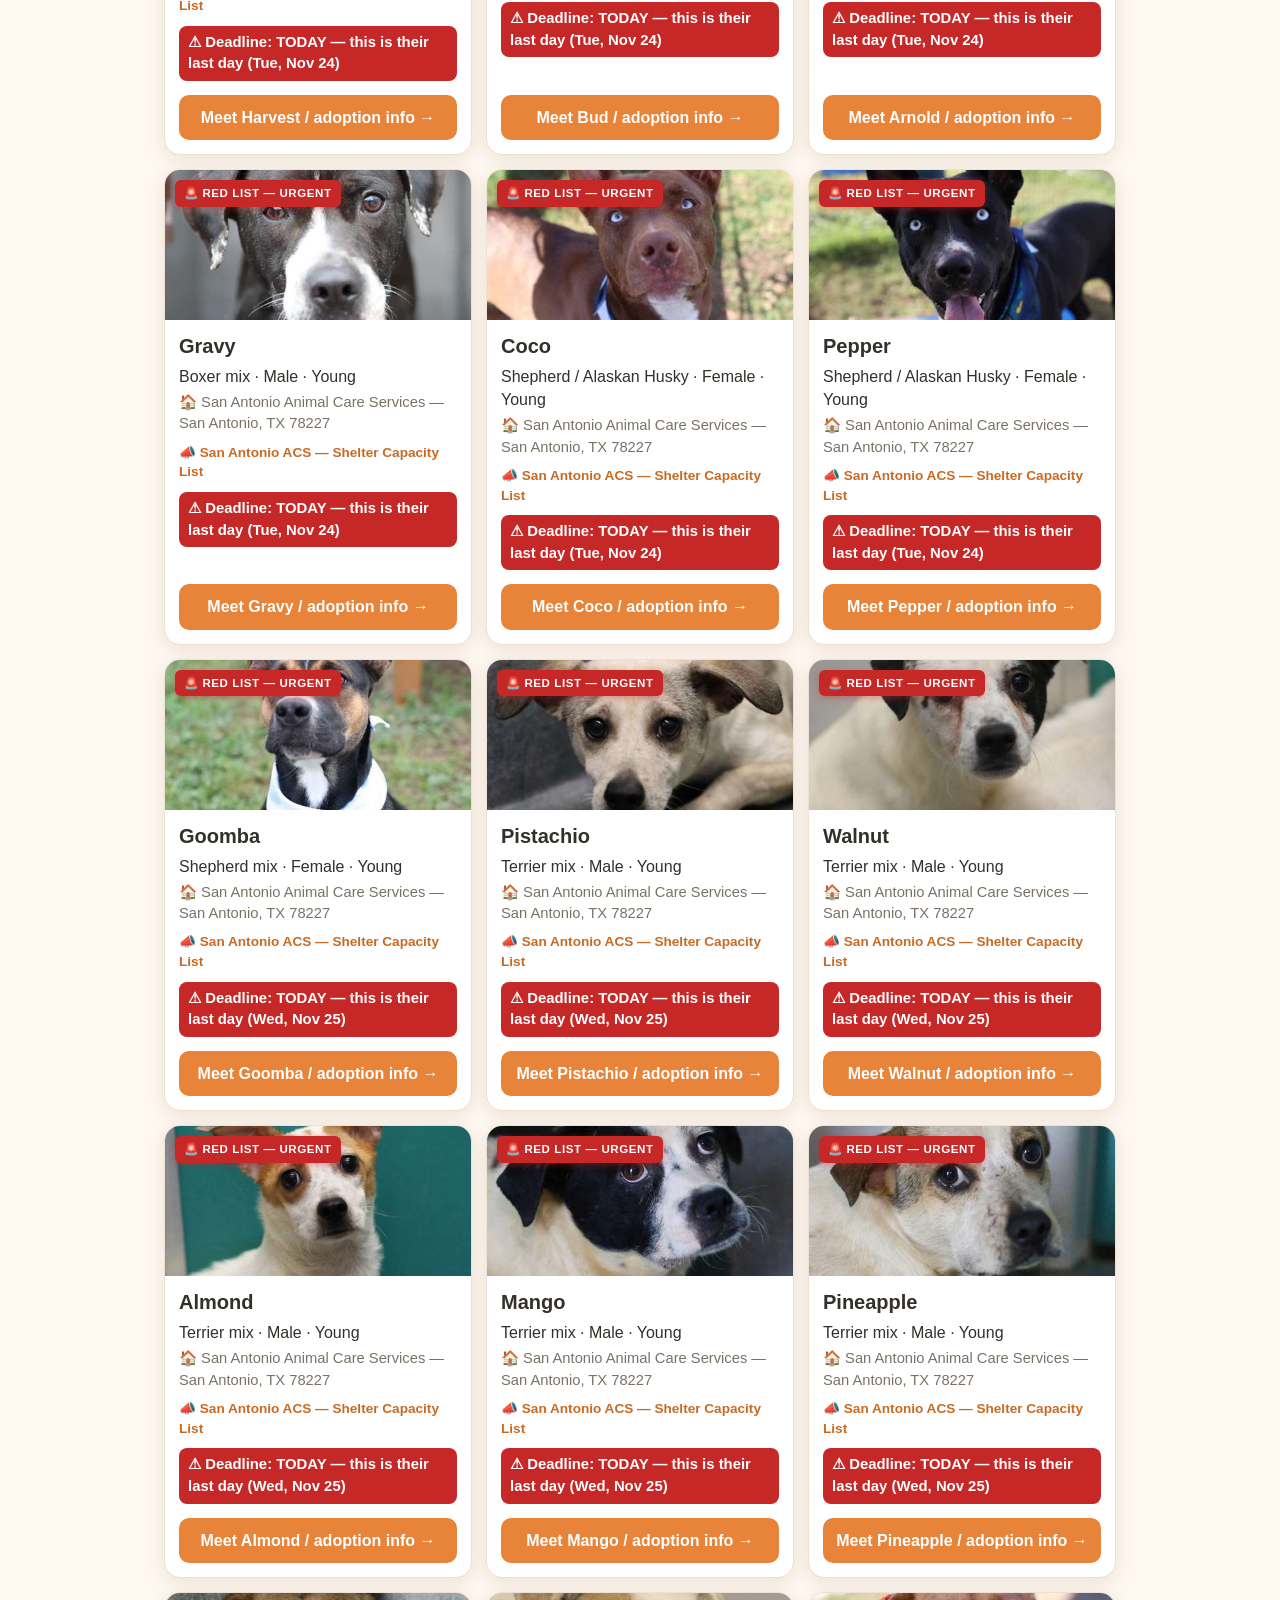
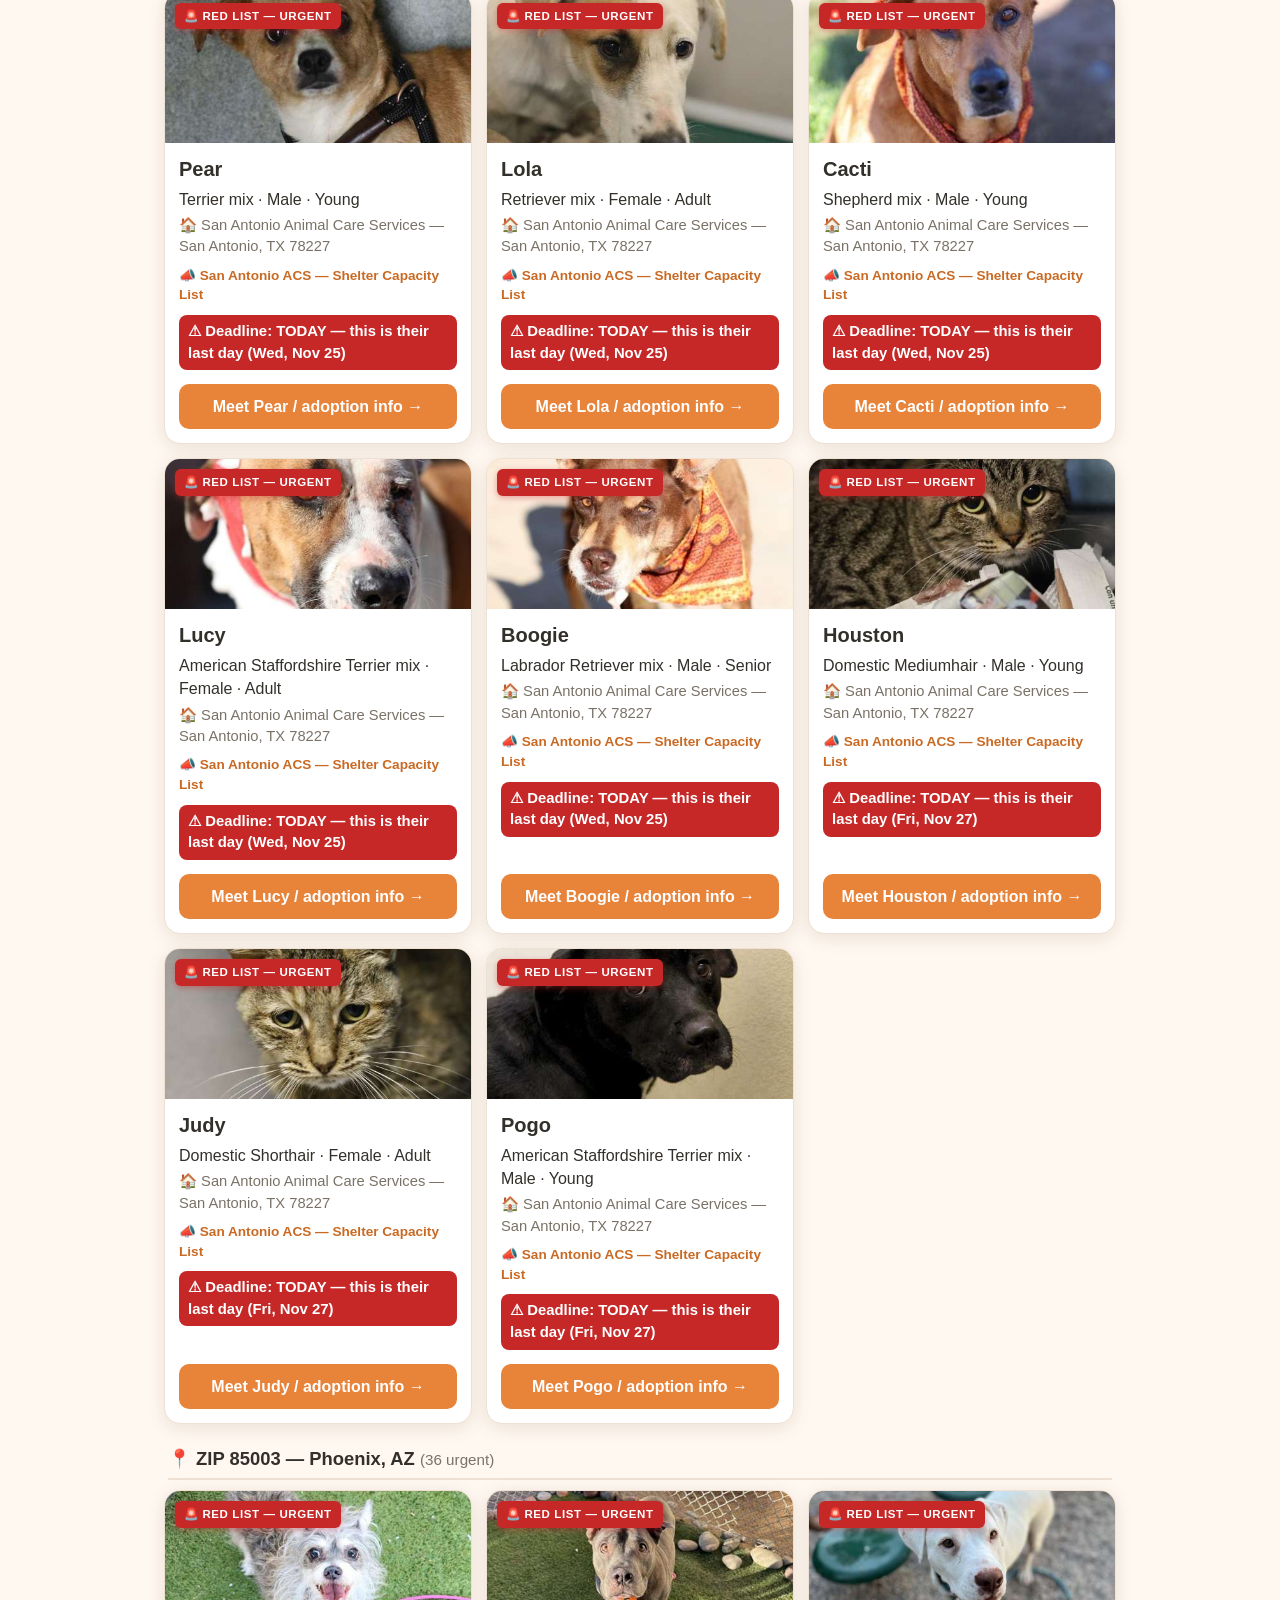
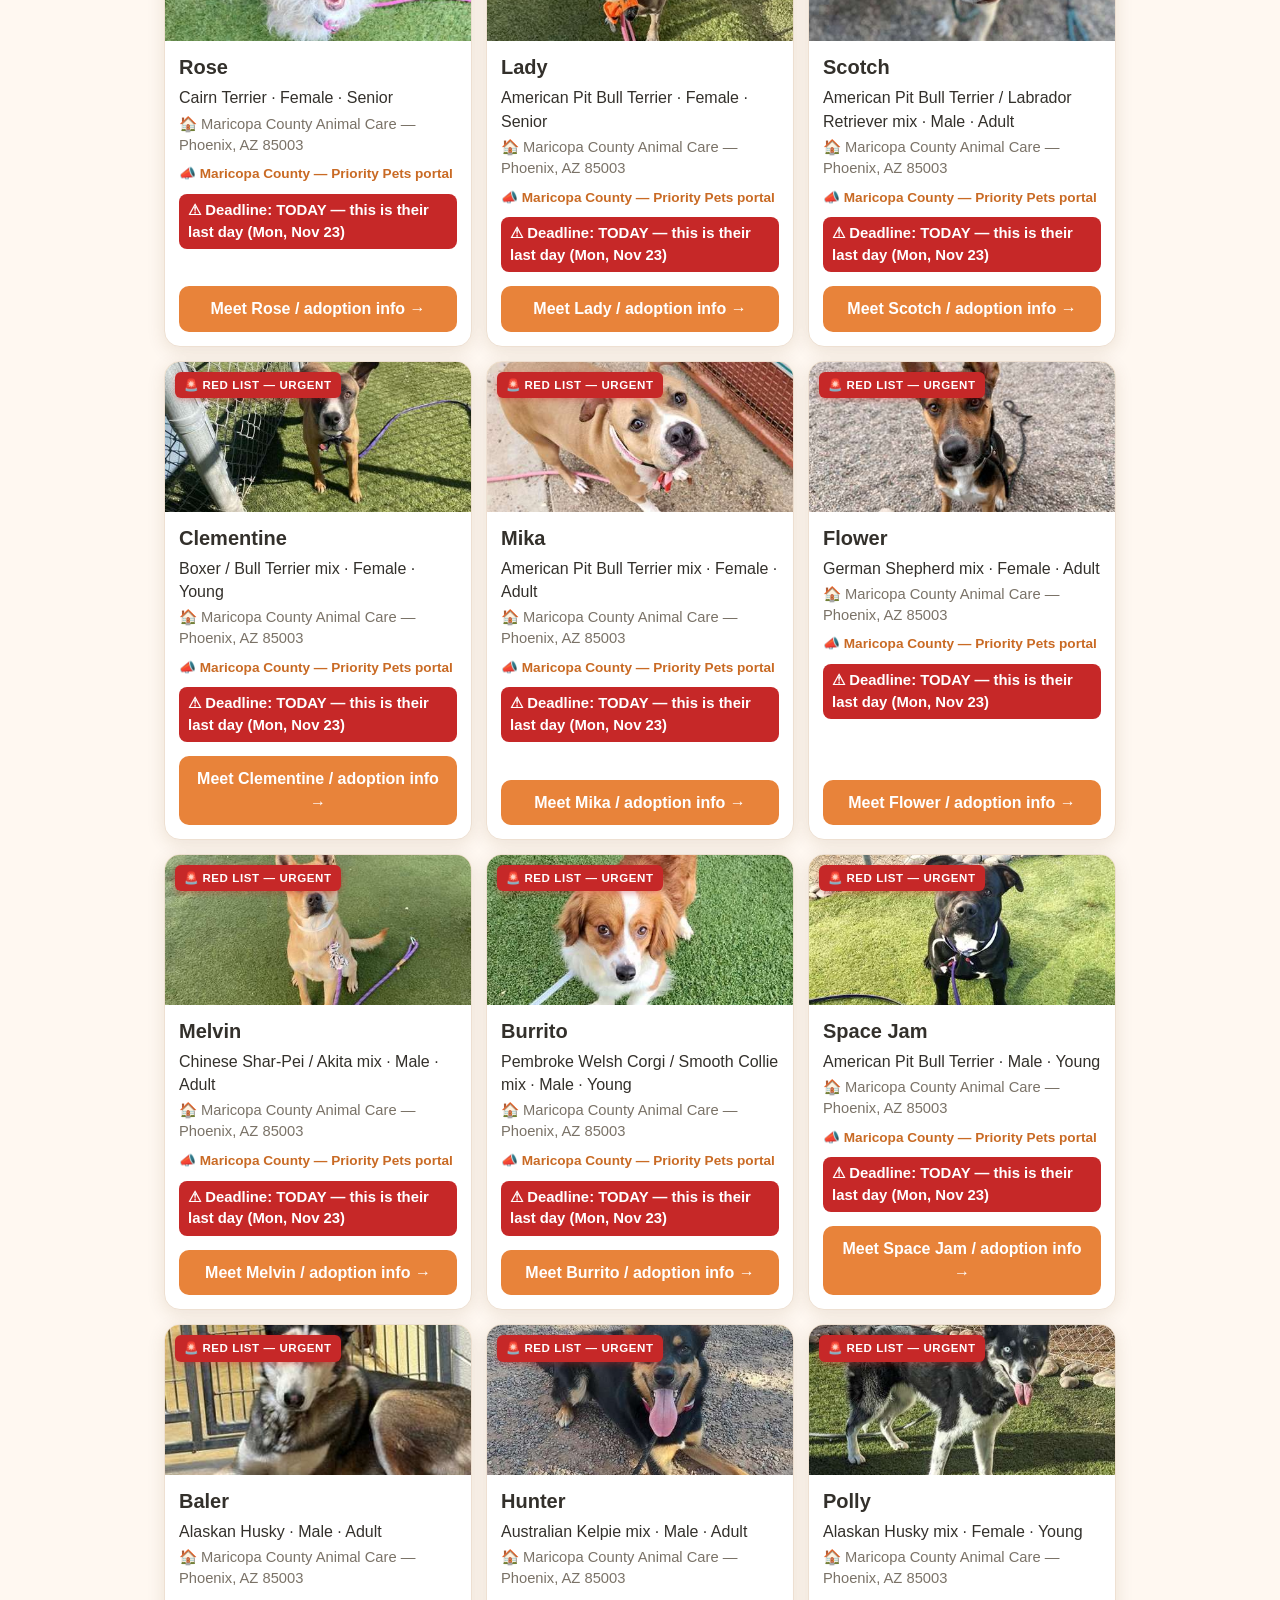
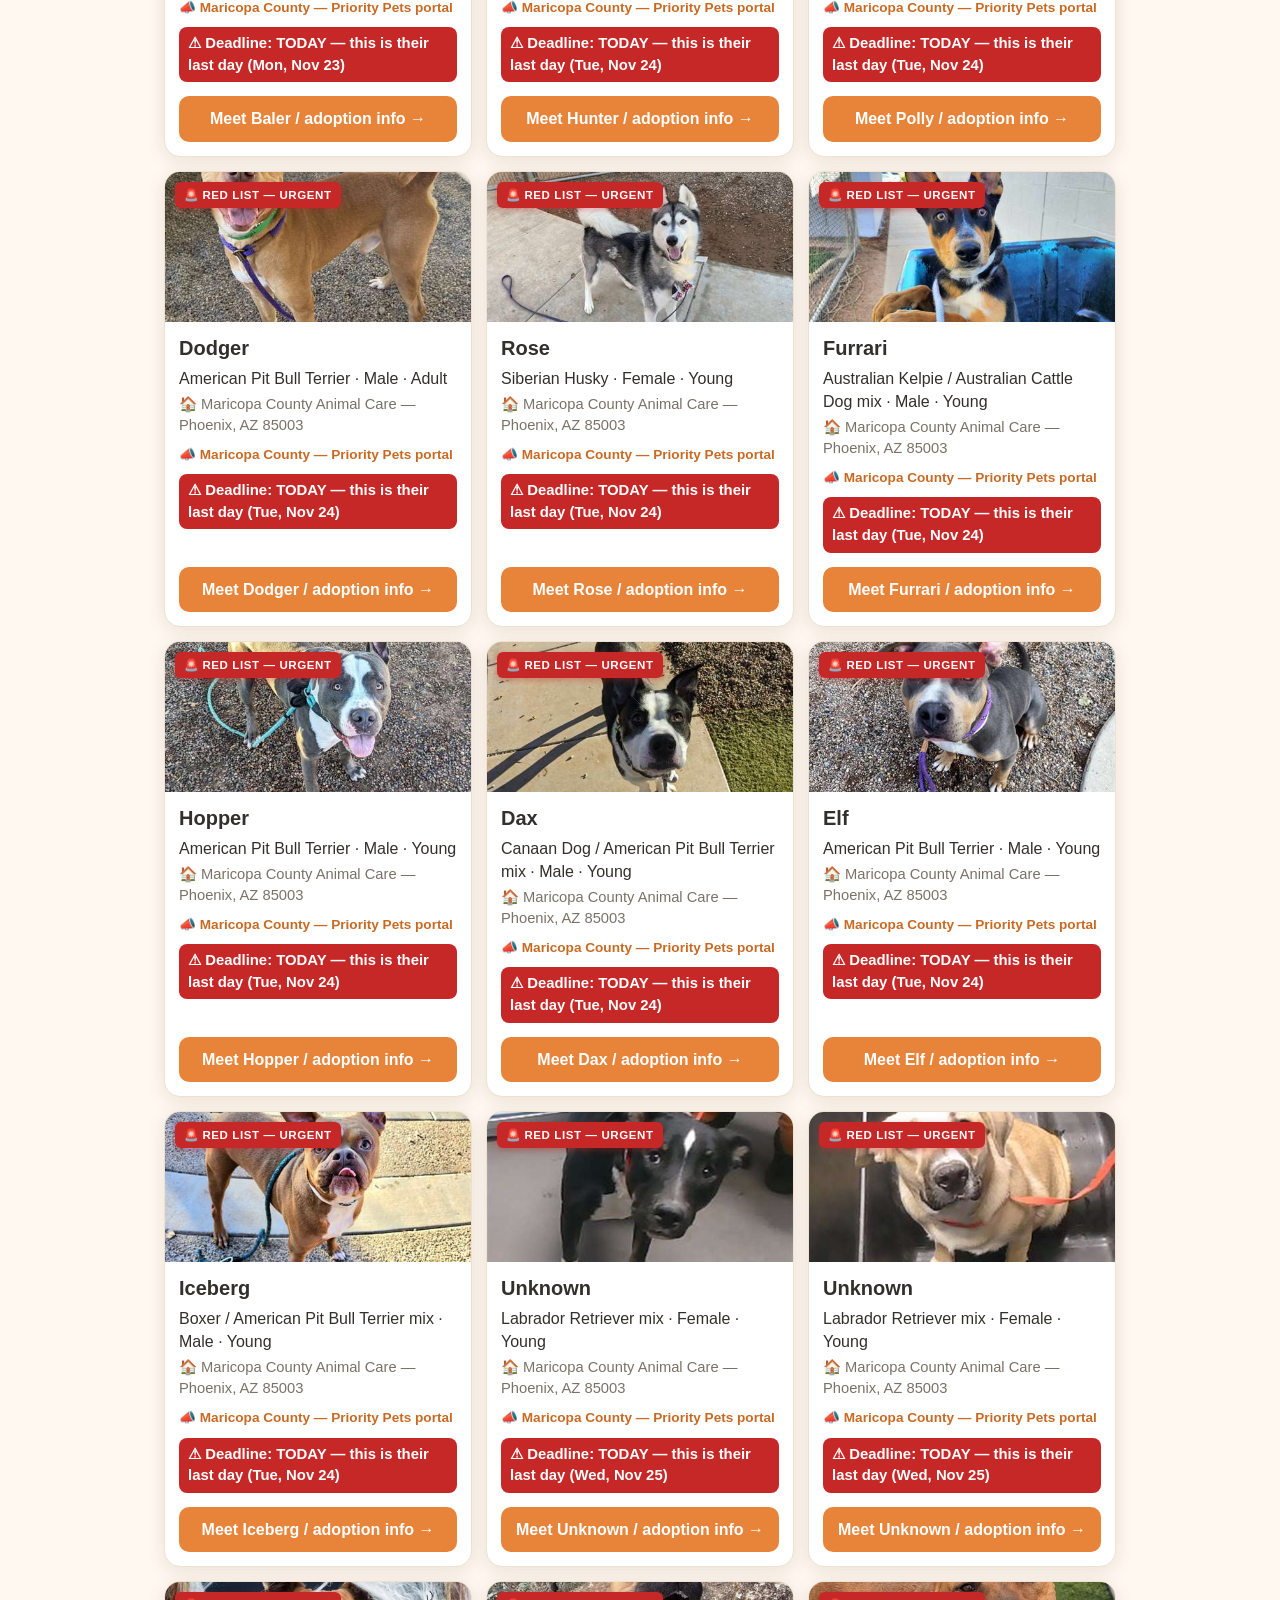
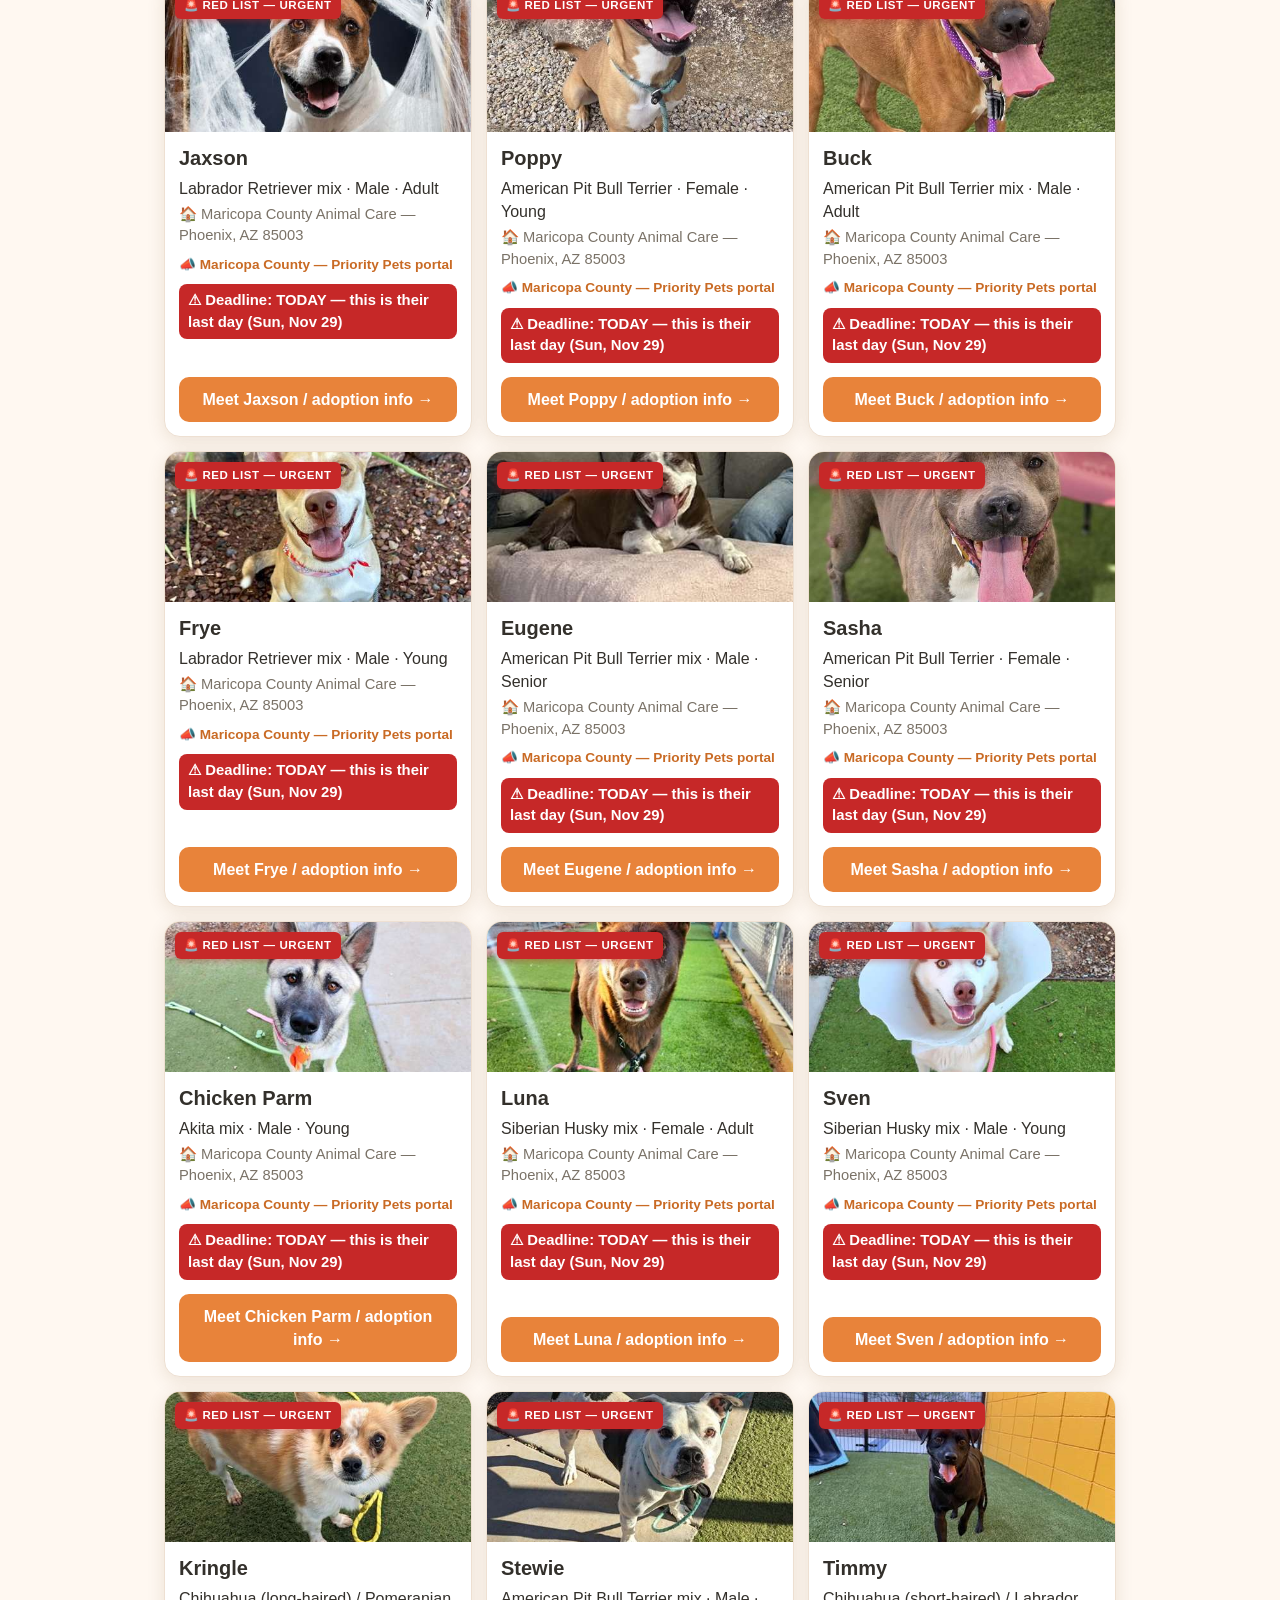
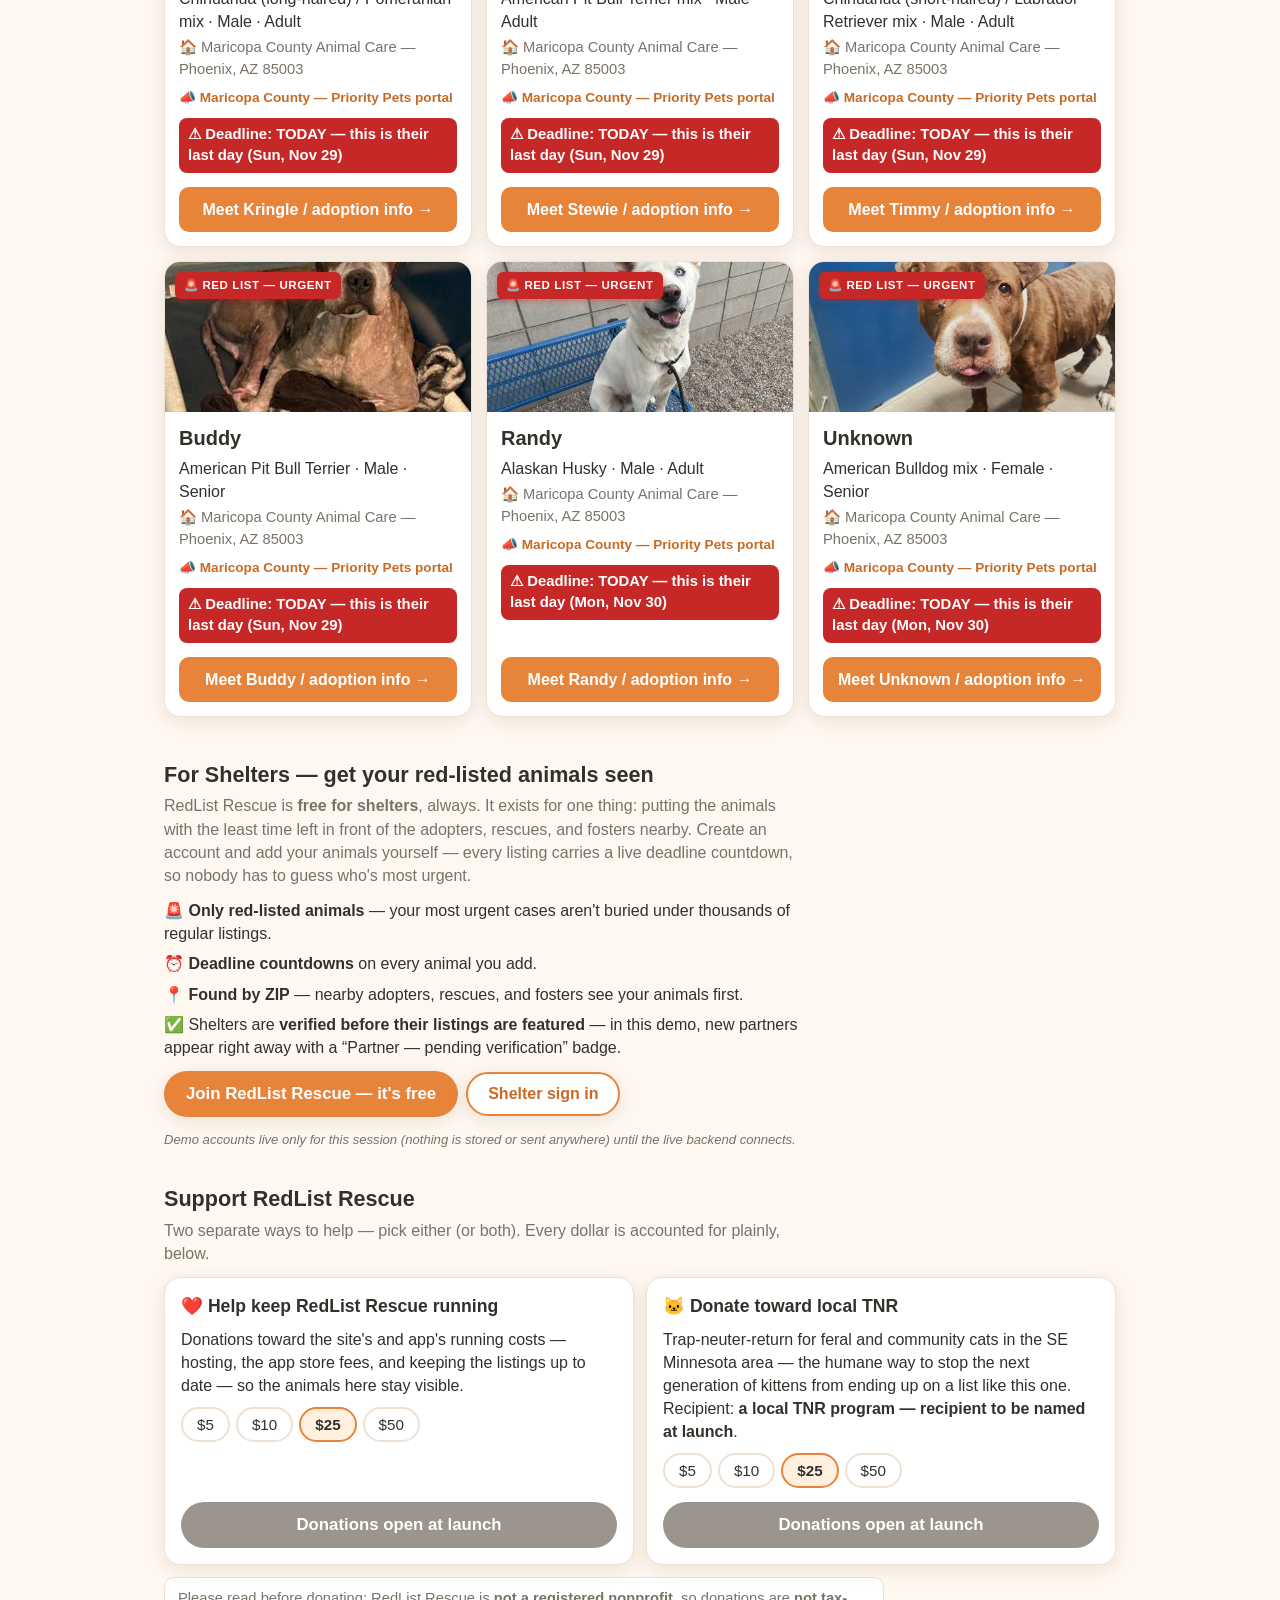
==== commit c691fd64: "Listings refresh 2026-11-24 AM" ====
--- a/index.html
+++ b/index.html
@@ -311,9 +311,12 @@
 <footer>
   <p><strong>About:</strong> <span id="appNameFoot">RedList Rescue</span> lists only animals on shelter urgent / euthanasia lists, so the ones with the least time get seen first. If you can foster, adopt, or even just share a listing — it matters.</p>
   <p><a href="#support">❤️ Support RedList Rescue — donate toward running costs or local TNR</a></p>
-  <p class="demo-note">Listings are real animals from San Antonio ACS and Maricopa County urgent lists, plus long-unclaimed impounded animals at Minneapolis Animal Care &amp; Control, verified Nov 23, 2026 — more shelters and live data via RescueGroups.org coming.</p>
+  <p><strong>Contact:</strong> <a href="mailto:redlistrescue.mn@gmail.com">redlistrescue.mn@gmail.com</a> — shelters, rescues, and anyone who can help an animal on the list.</p>
+  <p class="demo-note">Listings are real animals from San Antonio ACS and Maricopa County urgent lists, plus long-unclaimed impounded animals at Minneapolis Animal Care &amp; Control, verified Nov 24, 2026 — more shelters and live data via RescueGroups.org coming.</p>
 </footer>
 
 <script src="app.js"></script>
+<script data-goatcounter="https://redlistrescue.goatcounter.com/count"
+        async src="//gc.zgo.at/count.js"></script>
 </body>
 </html>
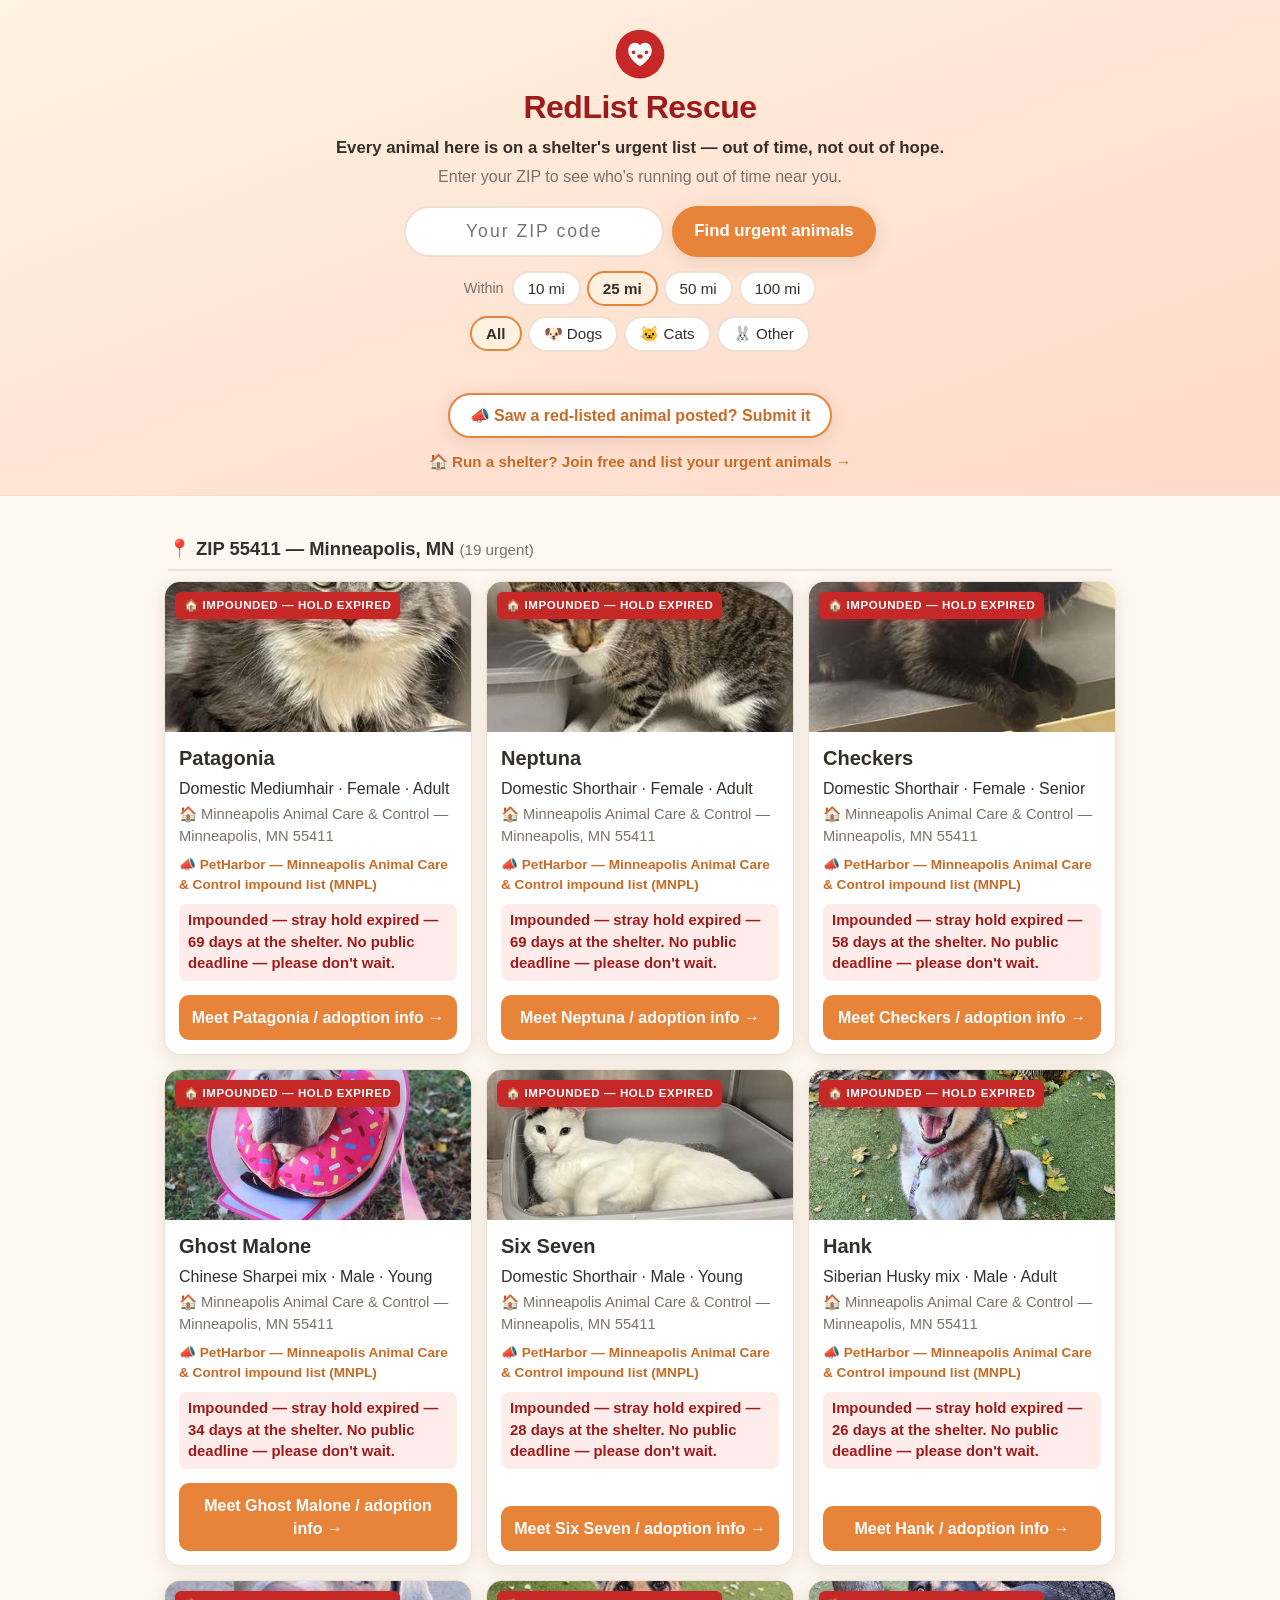
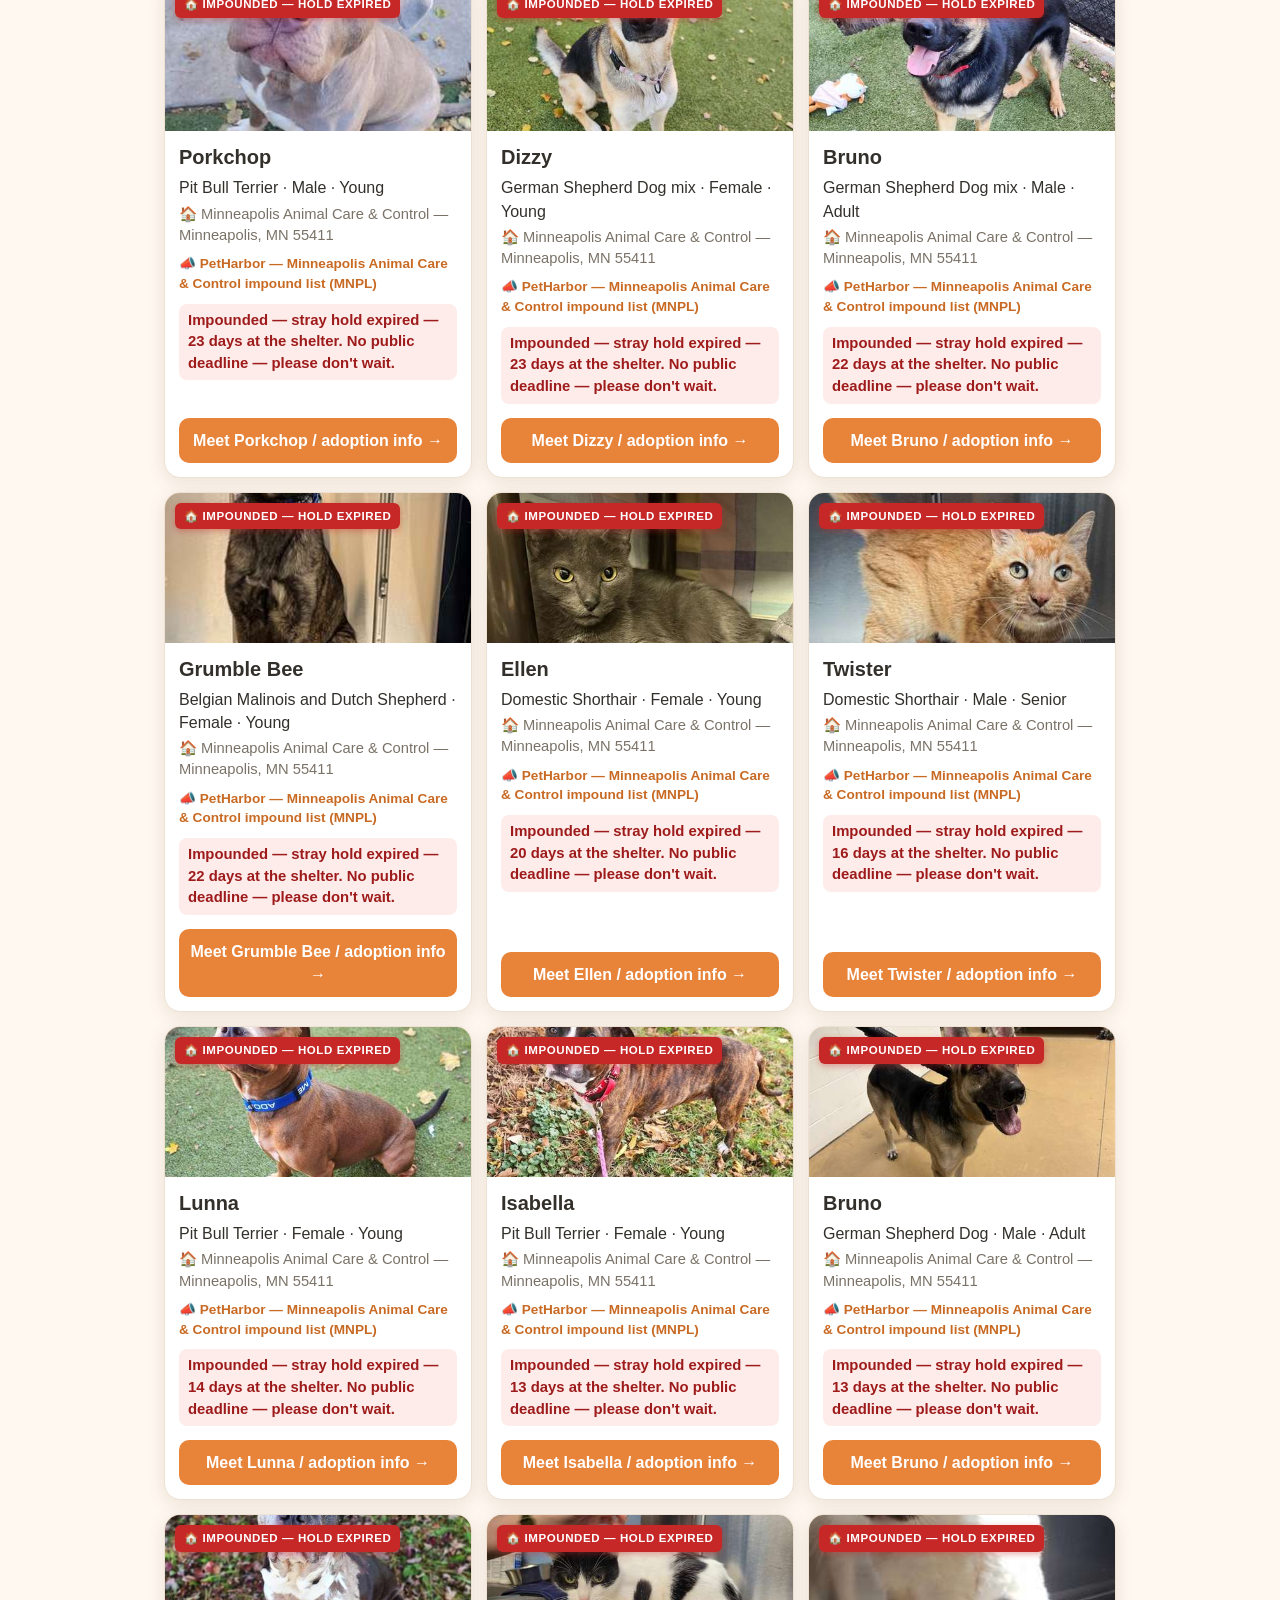
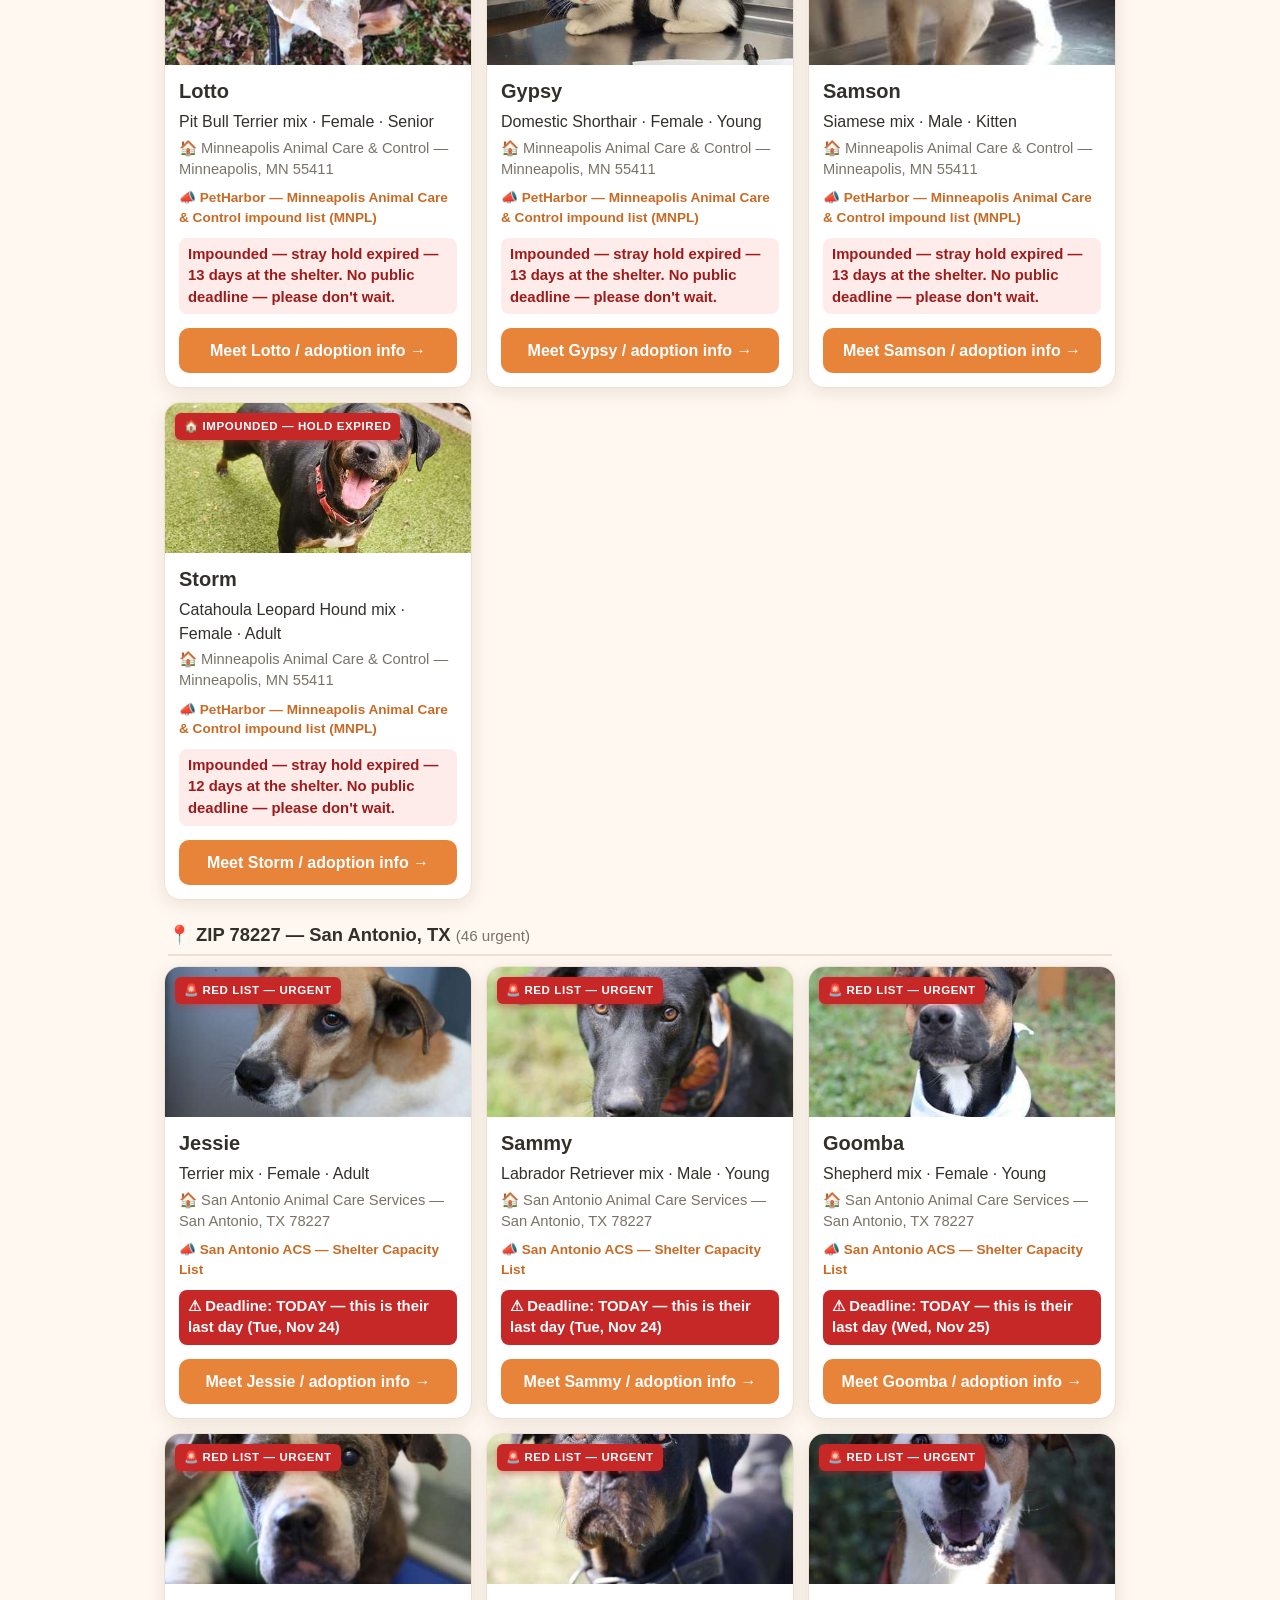
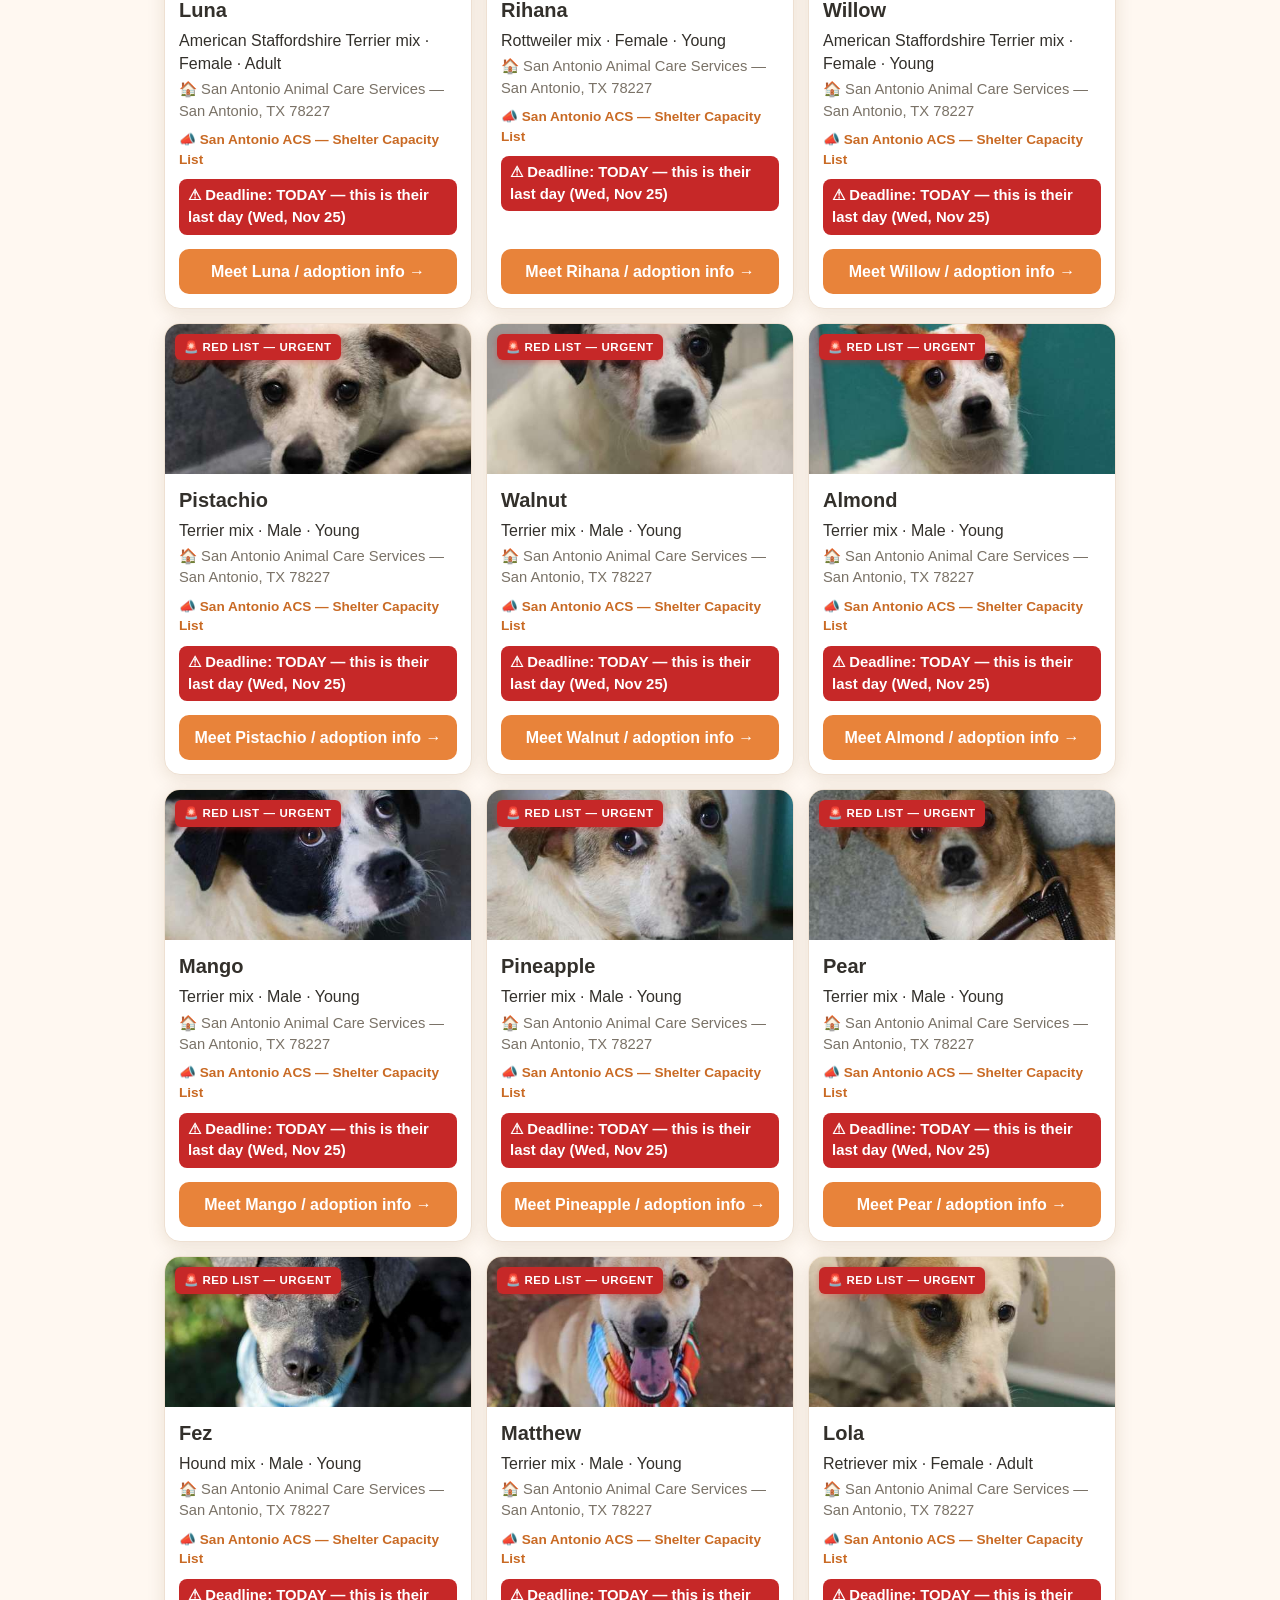
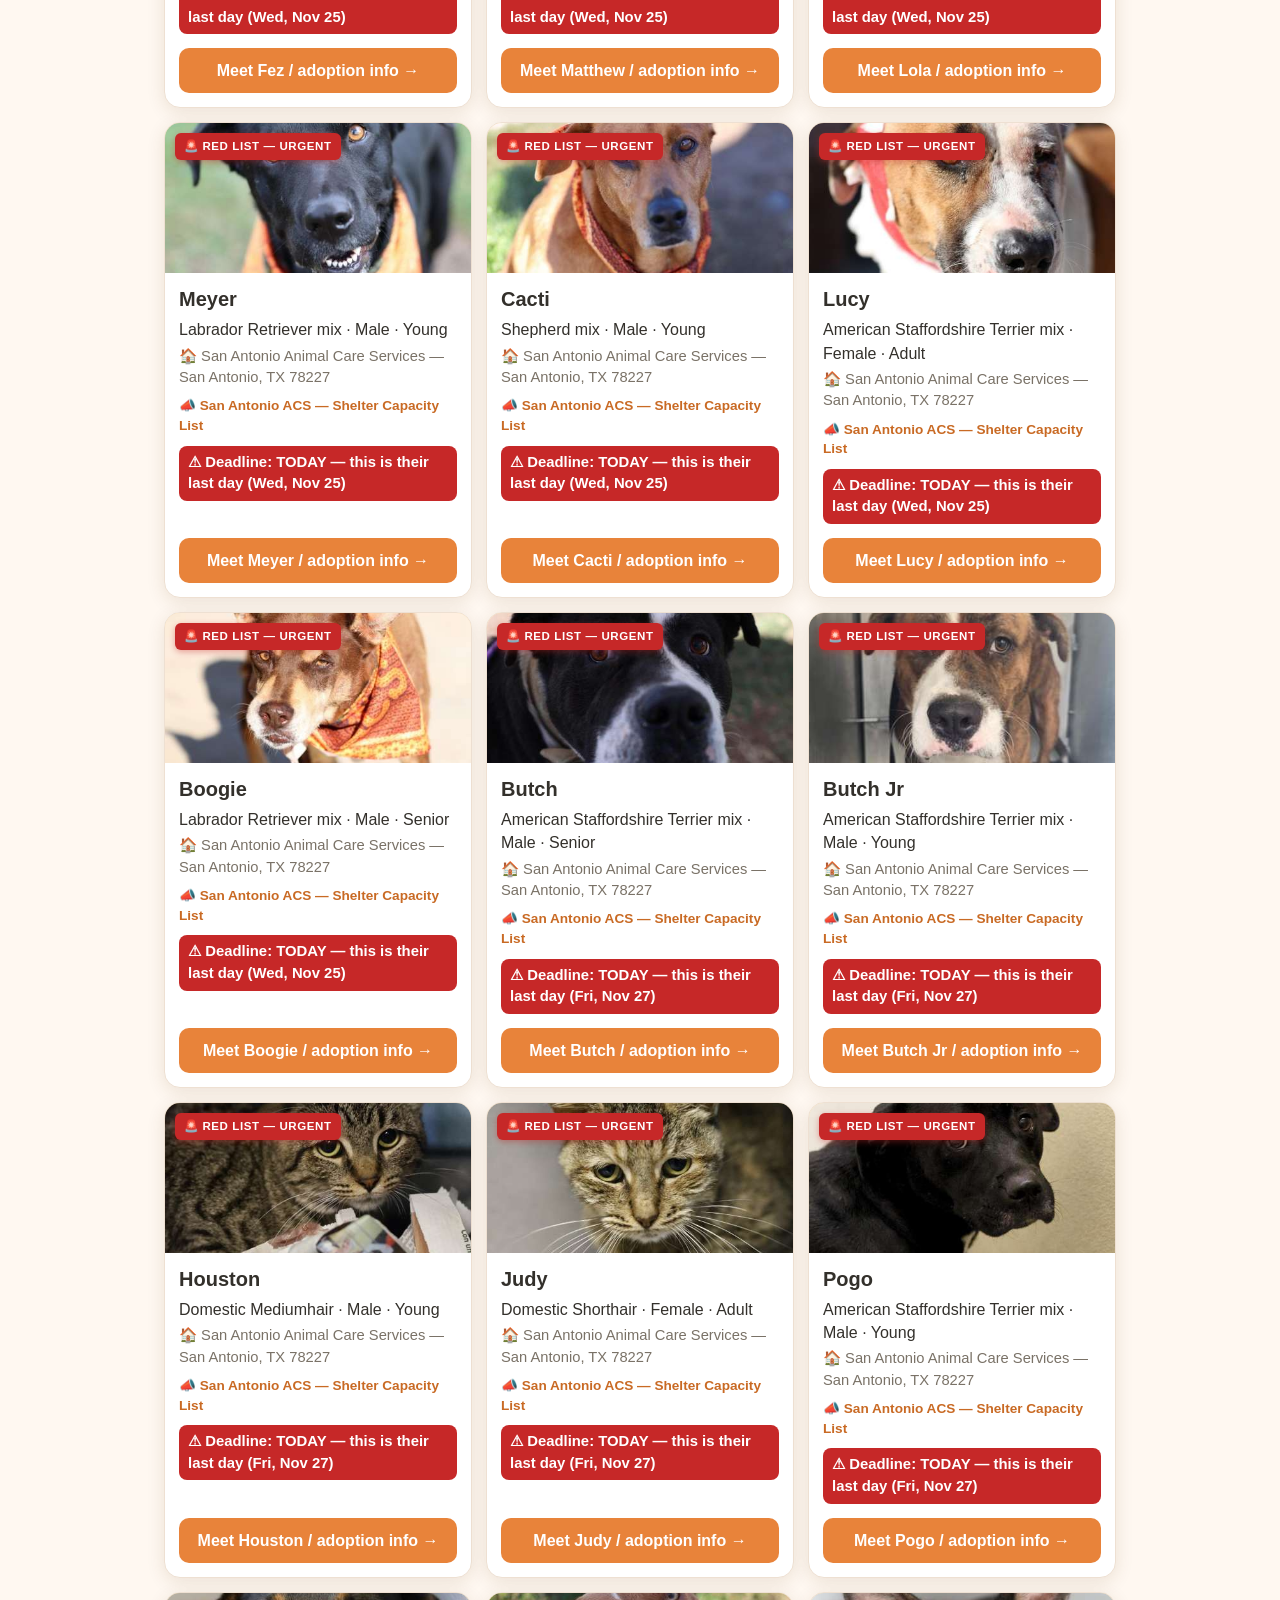
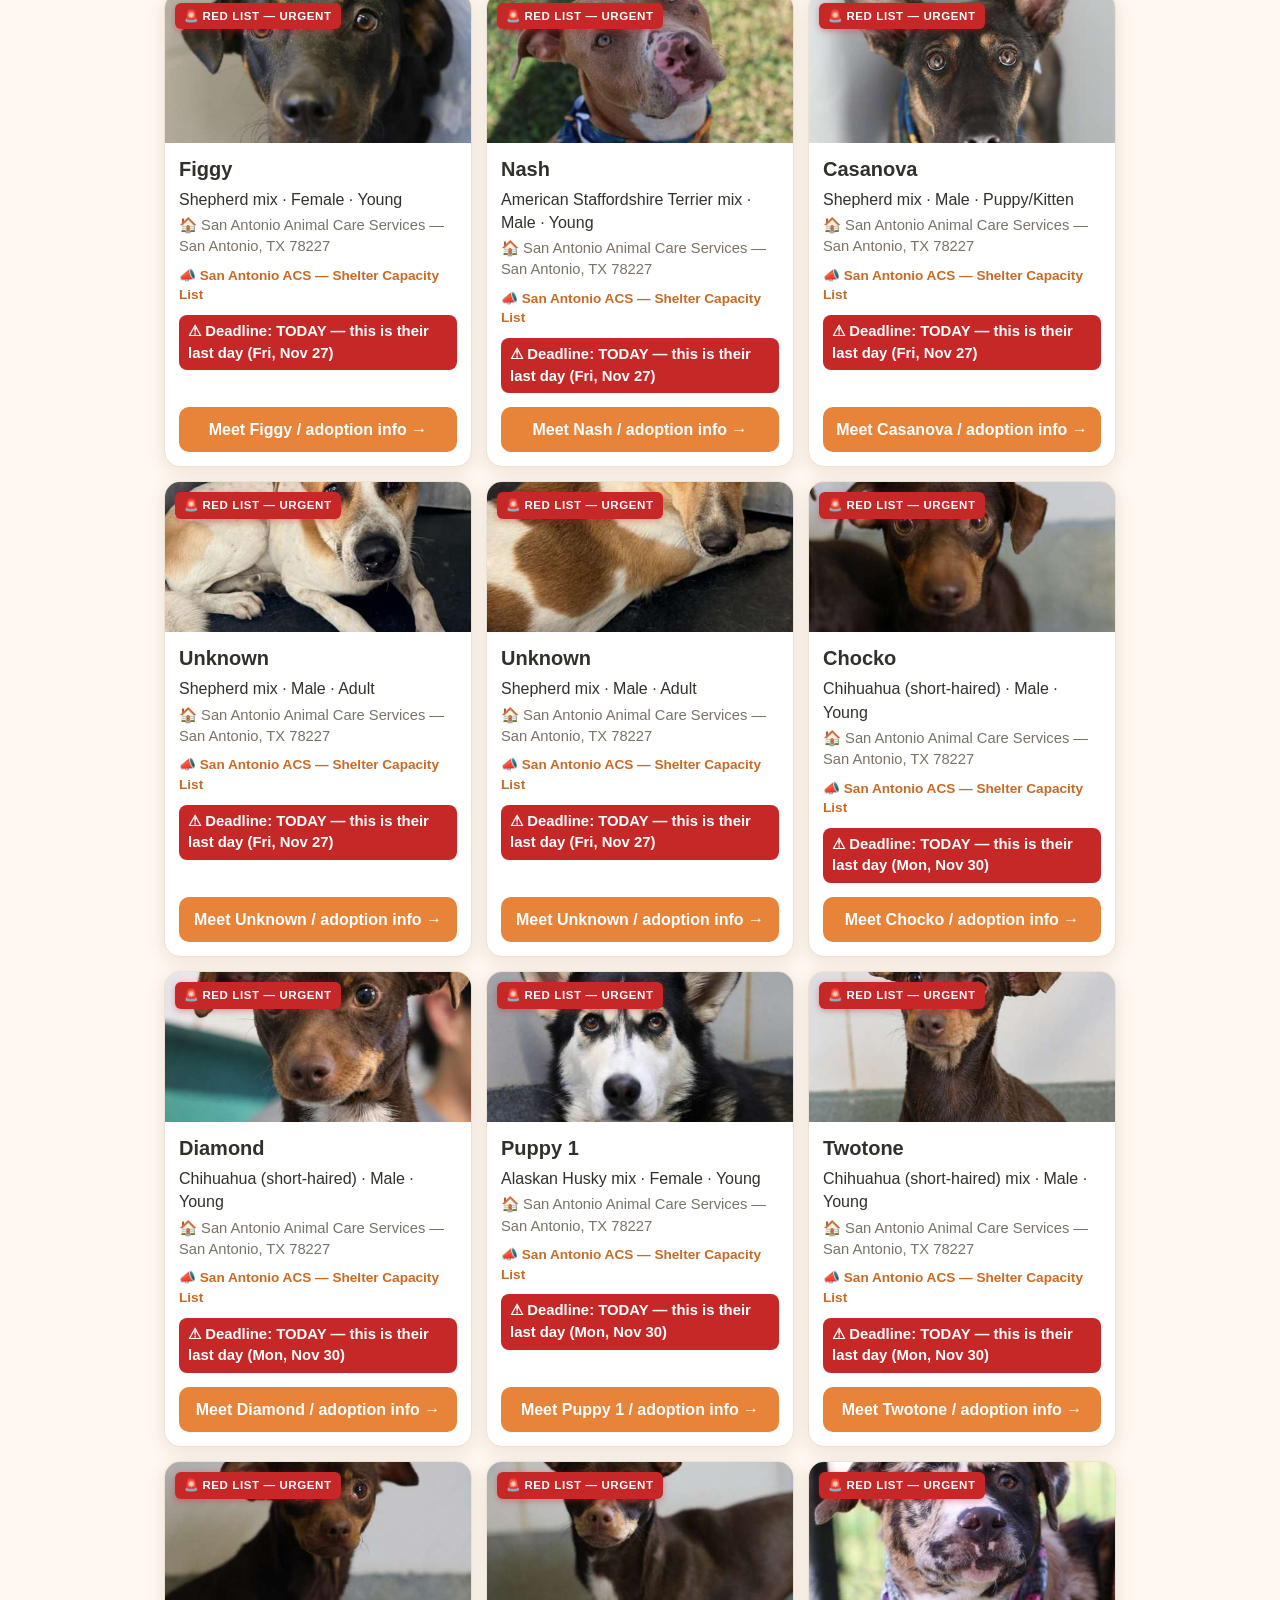
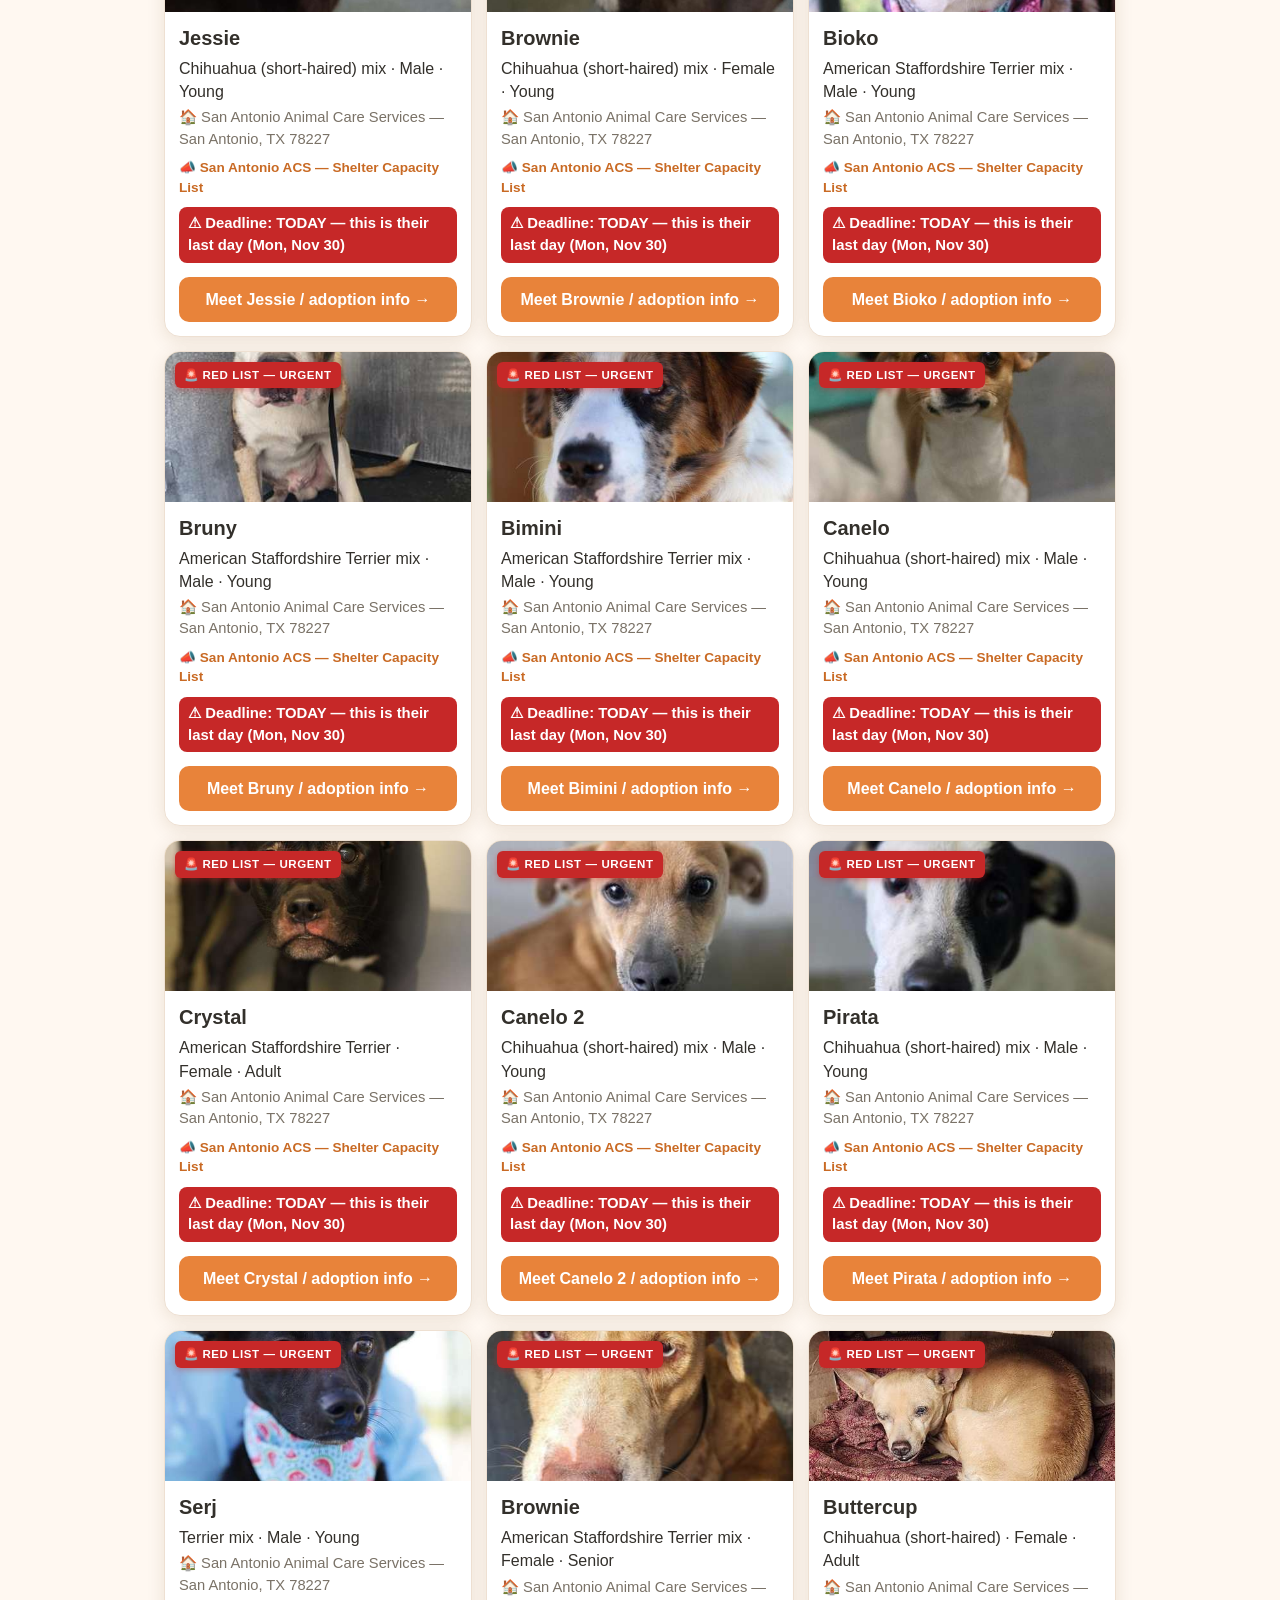
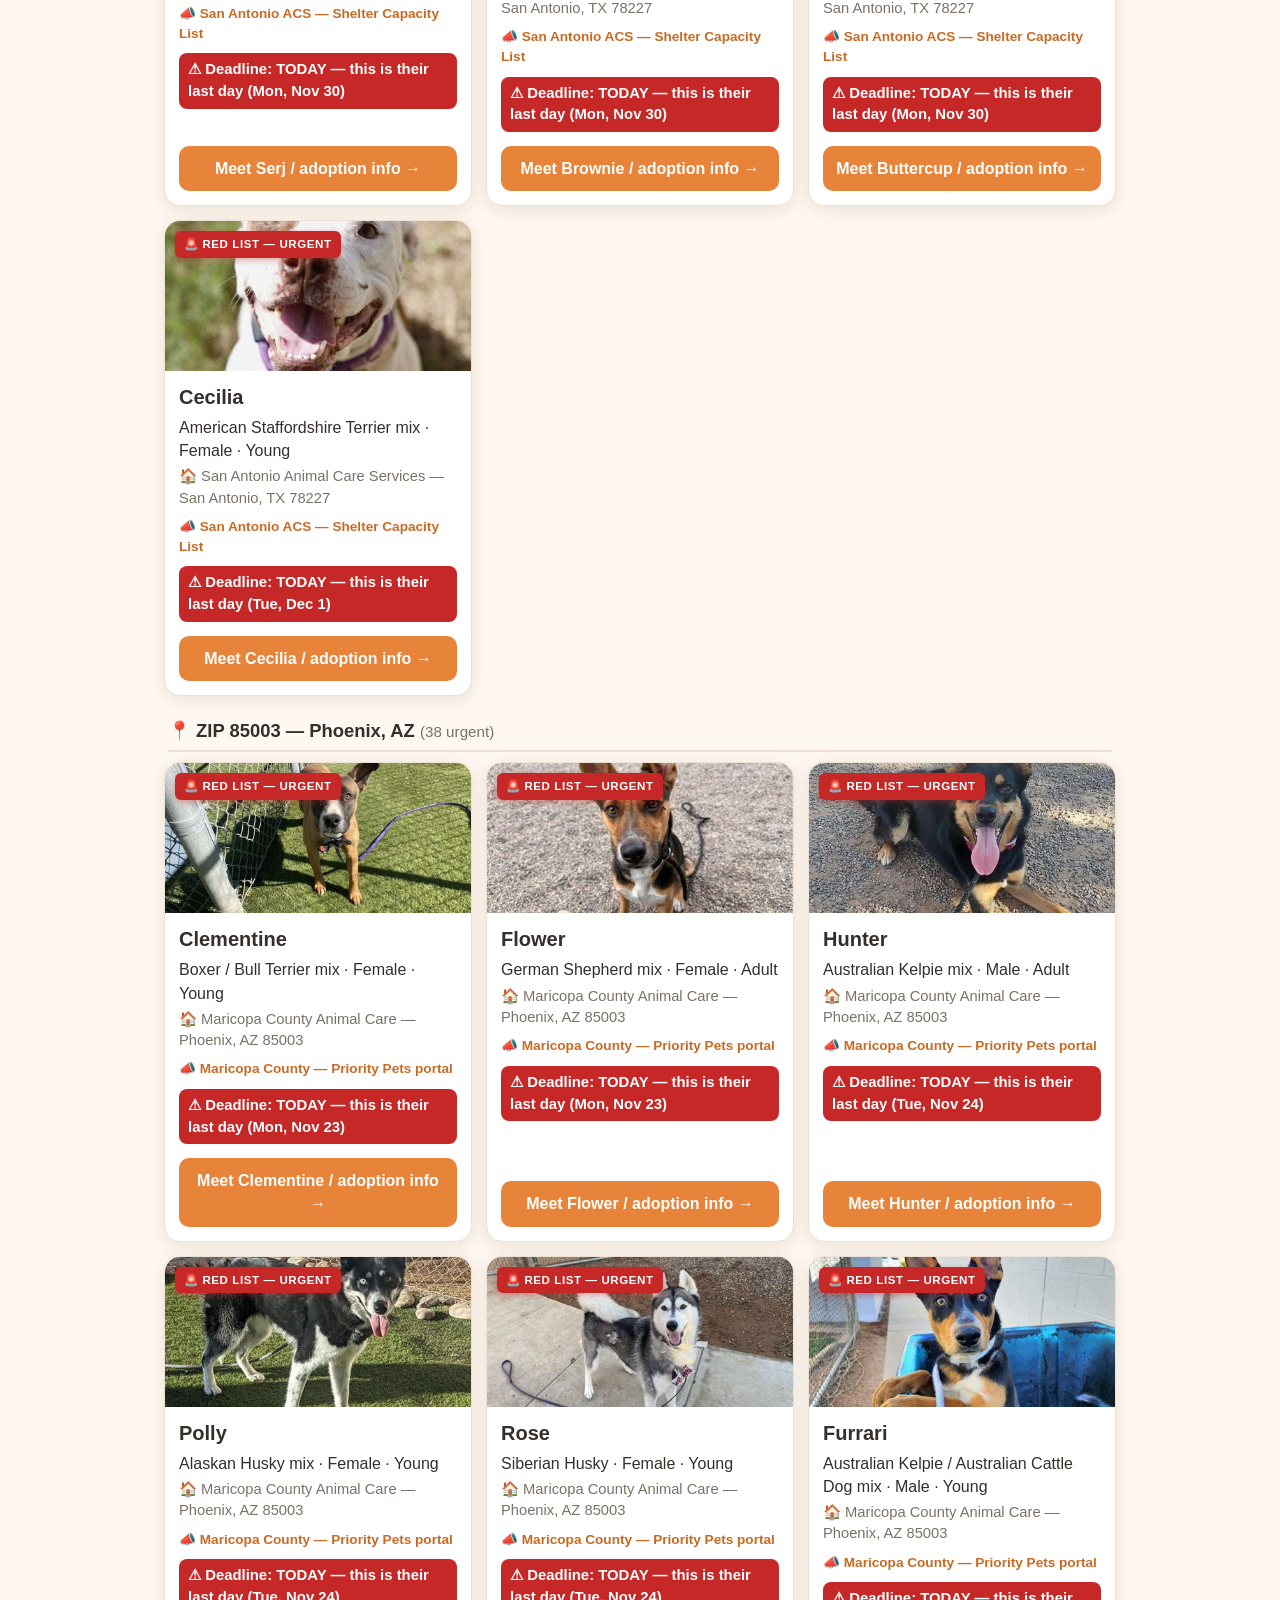
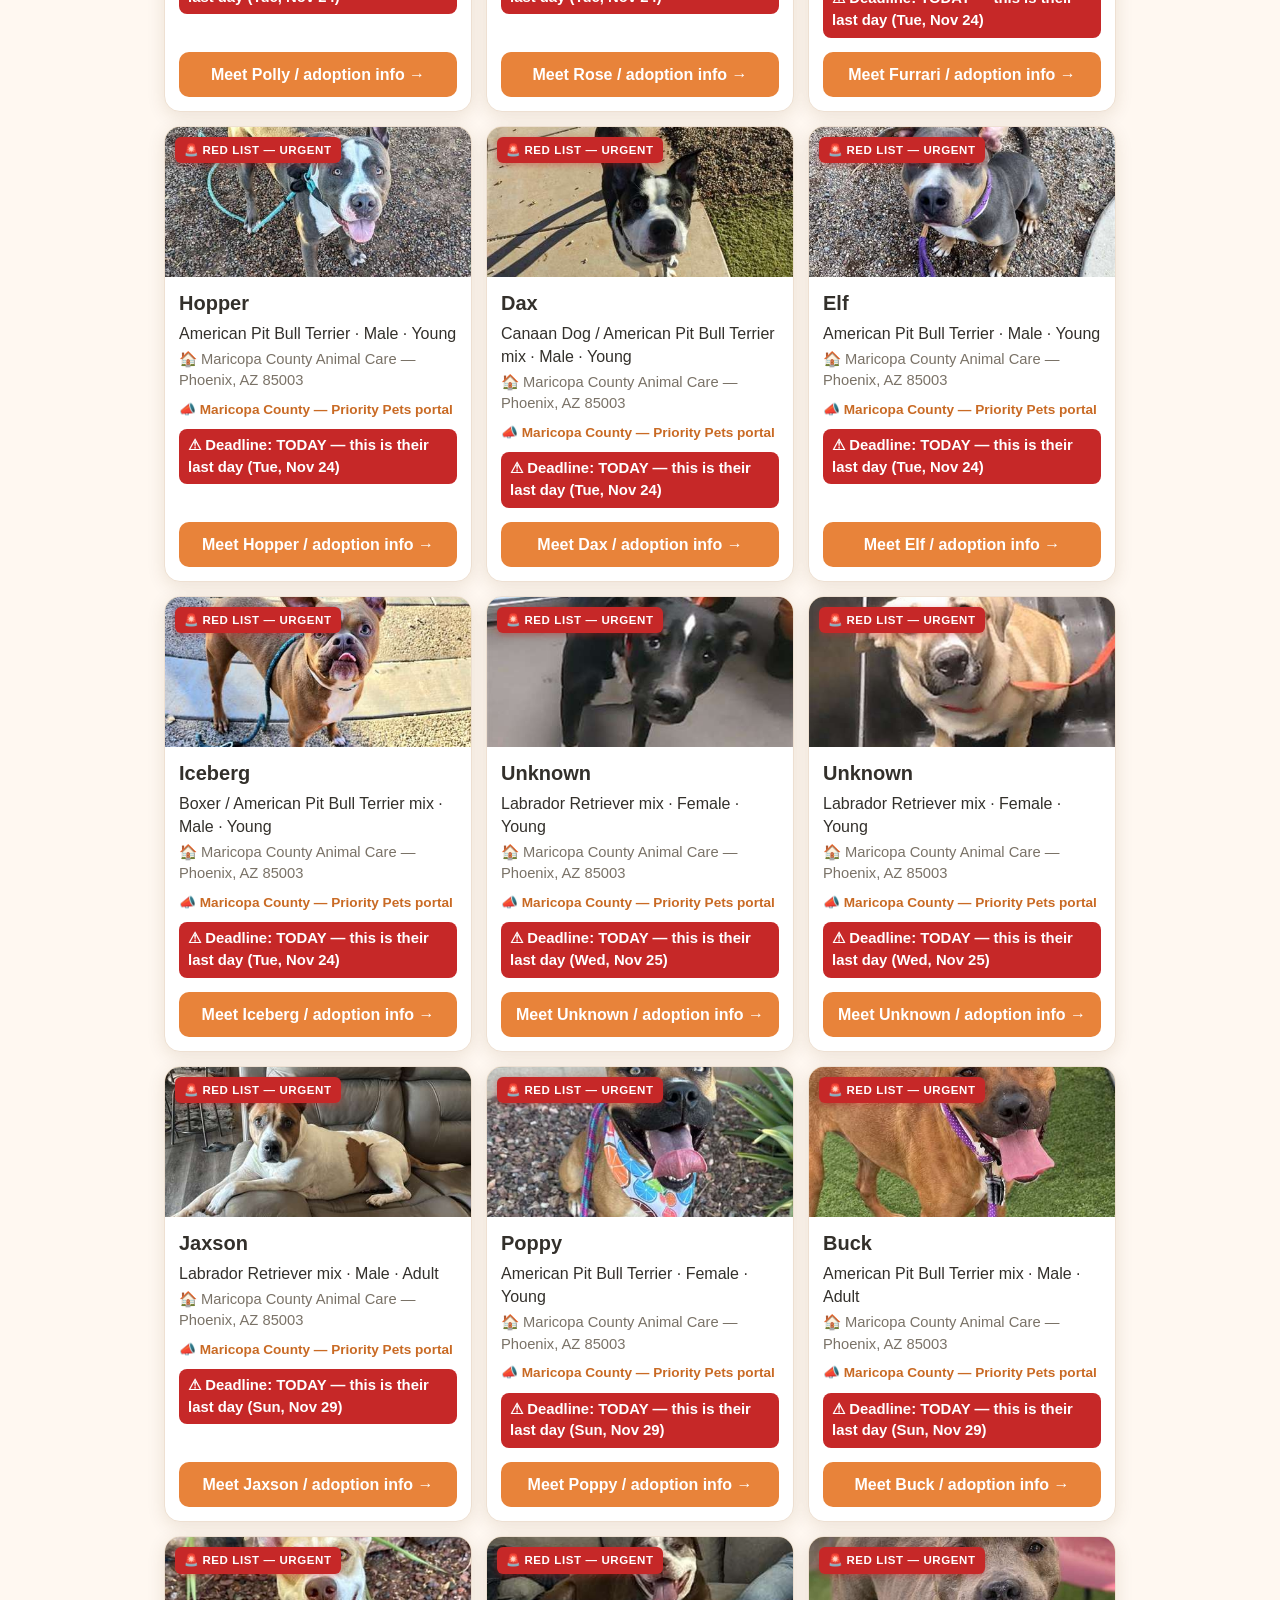
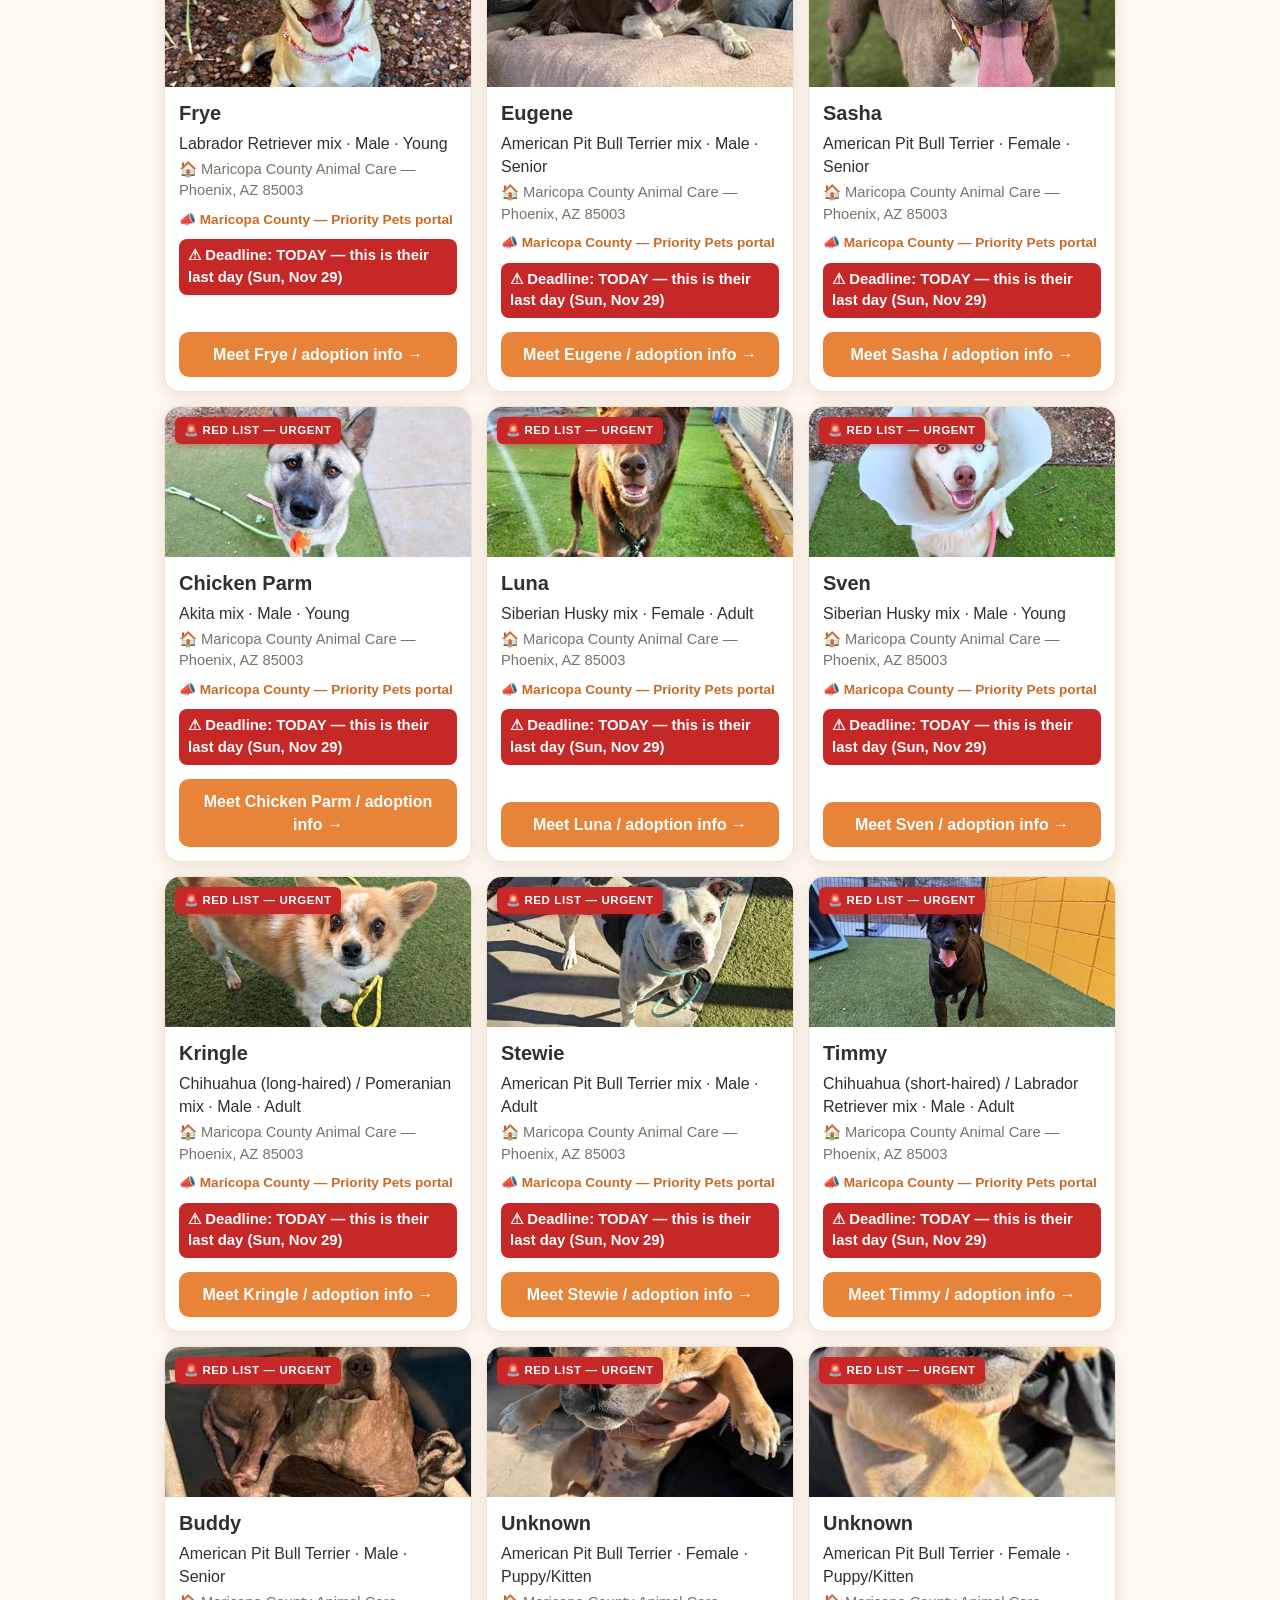
==== commit ffce4ac1: "Listings refresh 2026-11-25 AM" ====
--- a/index.html
+++ b/index.html
@@ -312,7 +312,7 @@
   <p><strong>About:</strong> <span id="appNameFoot">RedList Rescue</span> lists only animals on shelter urgent / euthanasia lists, so the ones with the least time get seen first. If you can foster, adopt, or even just share a listing — it matters.</p>
   <p><a href="#support">❤️ Support RedList Rescue — donate toward running costs or local TNR</a></p>
   <p><strong>Contact:</strong> <a href="mailto:redlistrescue.mn@gmail.com">redlistrescue.mn@gmail.com</a> — shelters, rescues, and anyone who can help an animal on the list.</p>
-  <p class="demo-note">Listings are real animals from San Antonio ACS and Maricopa County urgent lists, plus long-unclaimed impounded animals at Minneapolis Animal Care &amp; Control, verified Nov 24, 2026 — more shelters and live data via RescueGroups.org coming.</p>
+  <p class="demo-note">Listings are real animals from San Antonio ACS and Maricopa County urgent lists, plus long-unclaimed impounded animals at Minneapolis Animal Care &amp; Control, verified Nov 25, 2026 — more shelters and live data via RescueGroups.org coming.</p>
 </footer>
 
 <script src="app.js"></script>
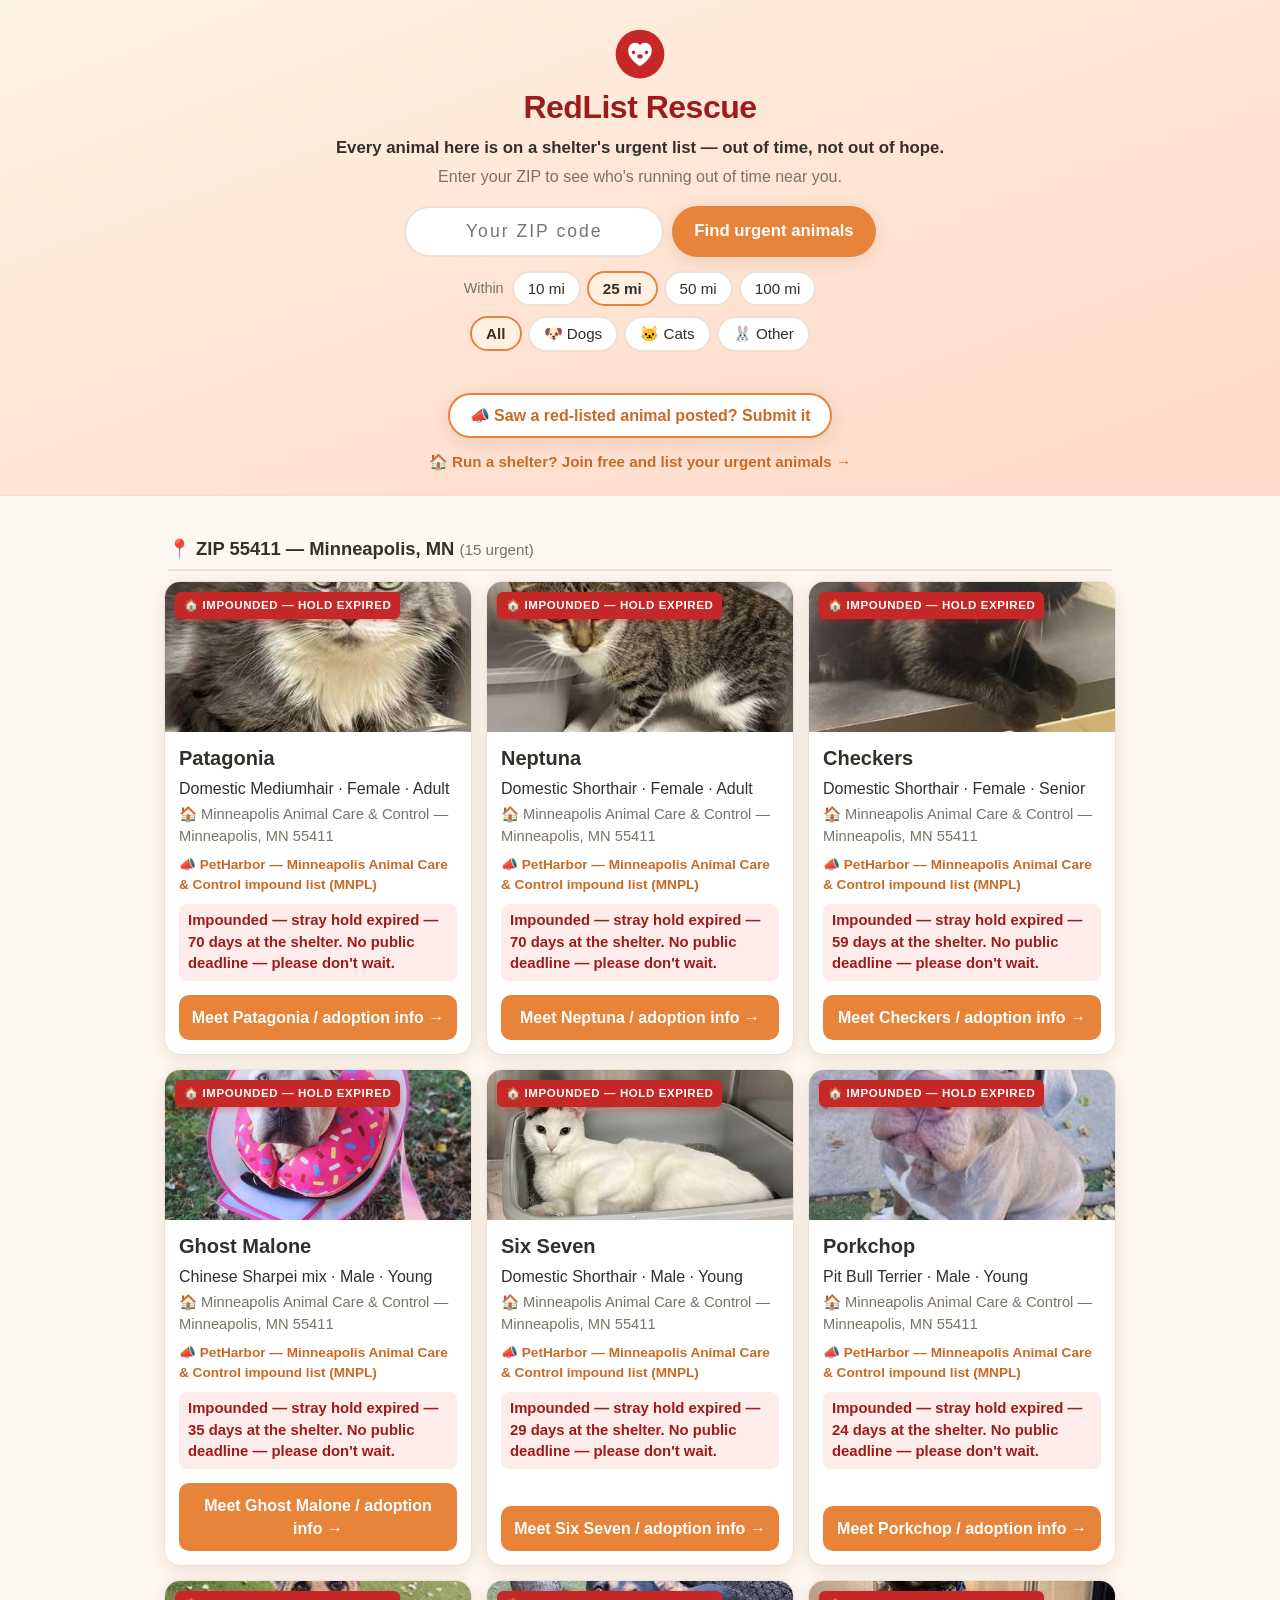
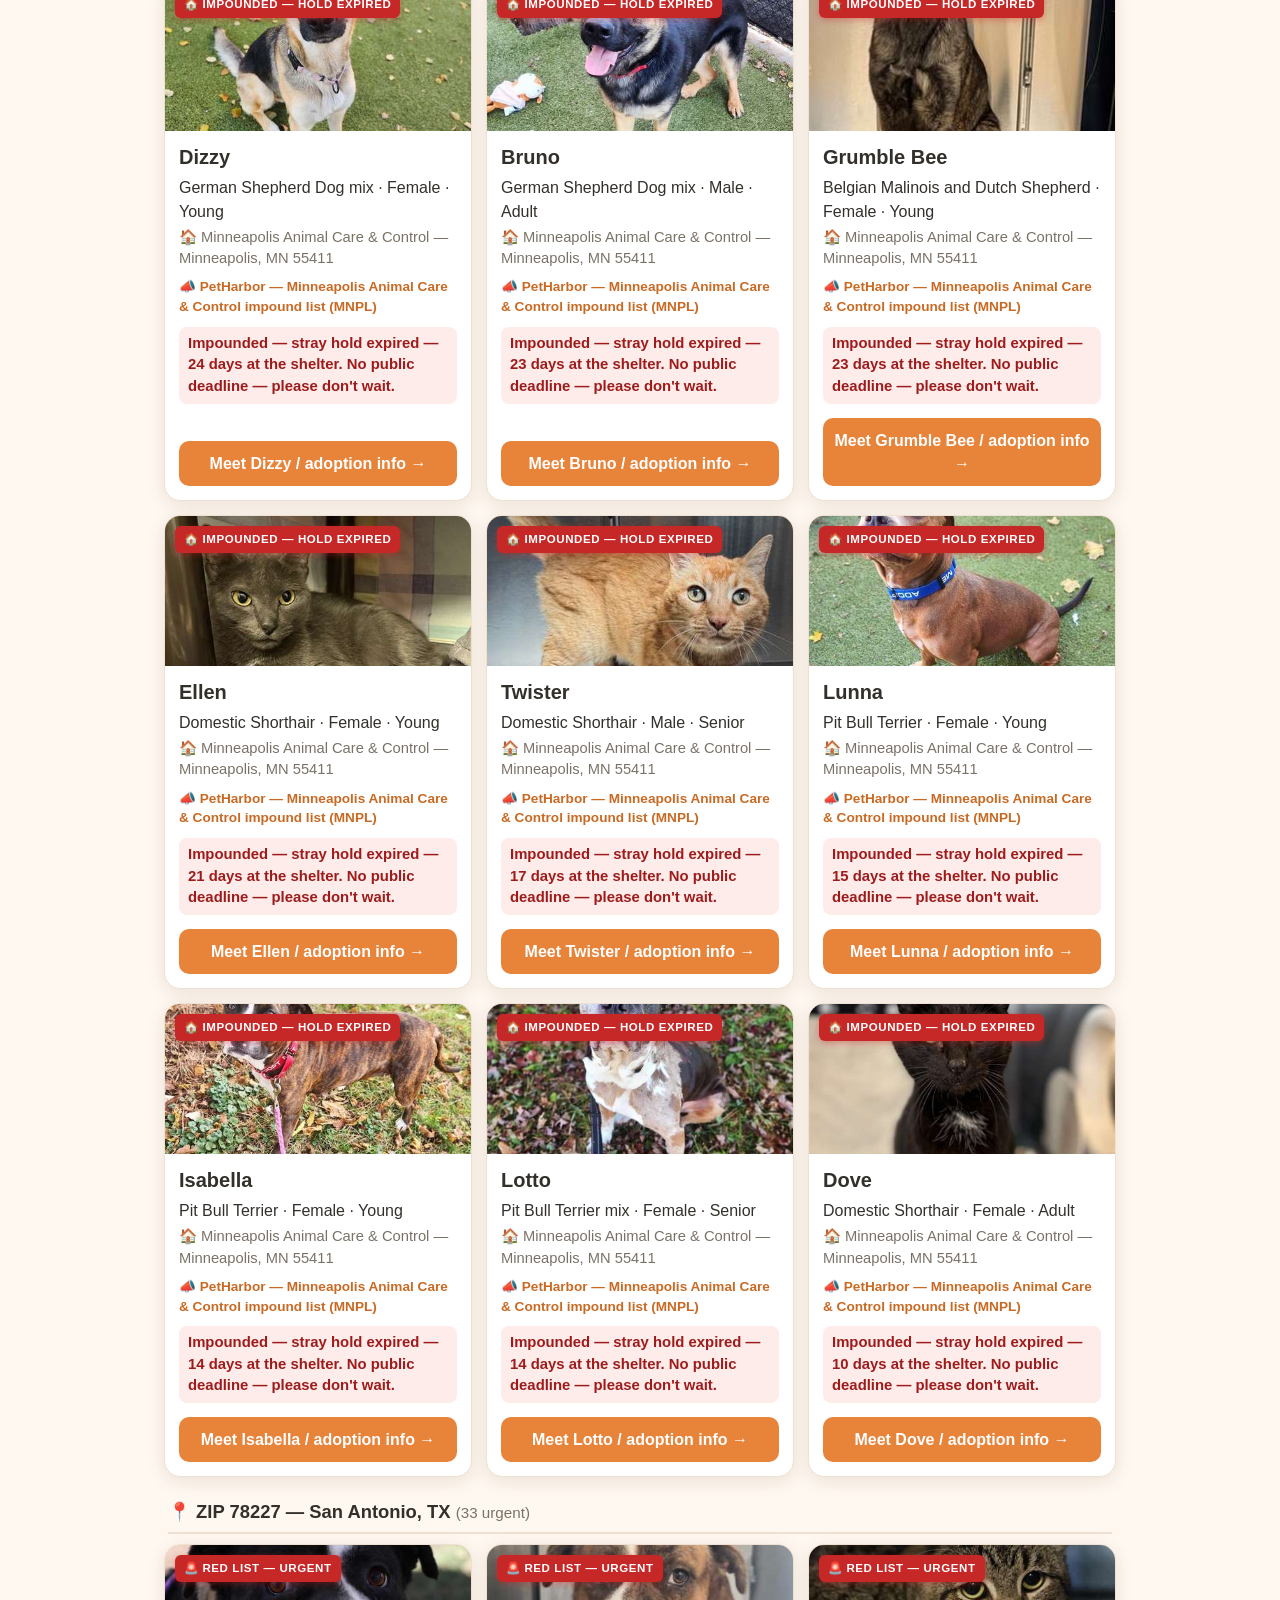
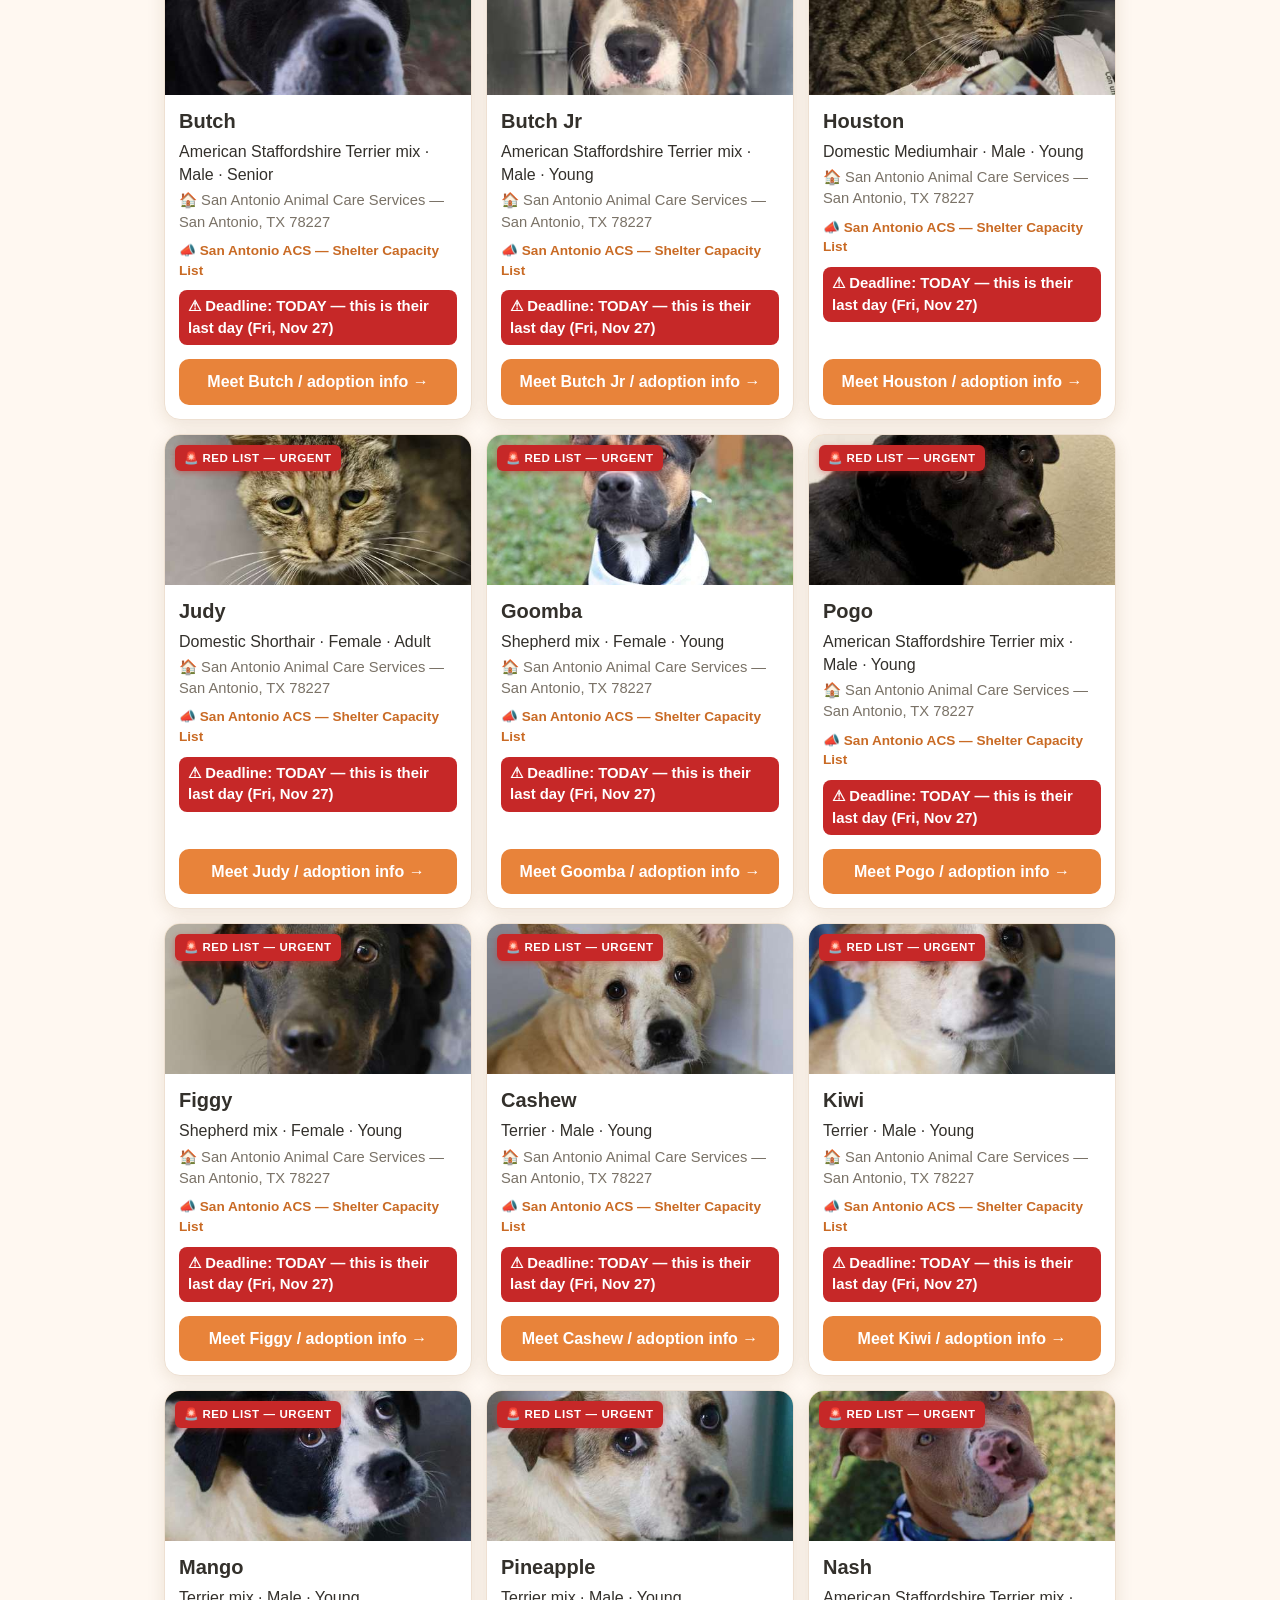
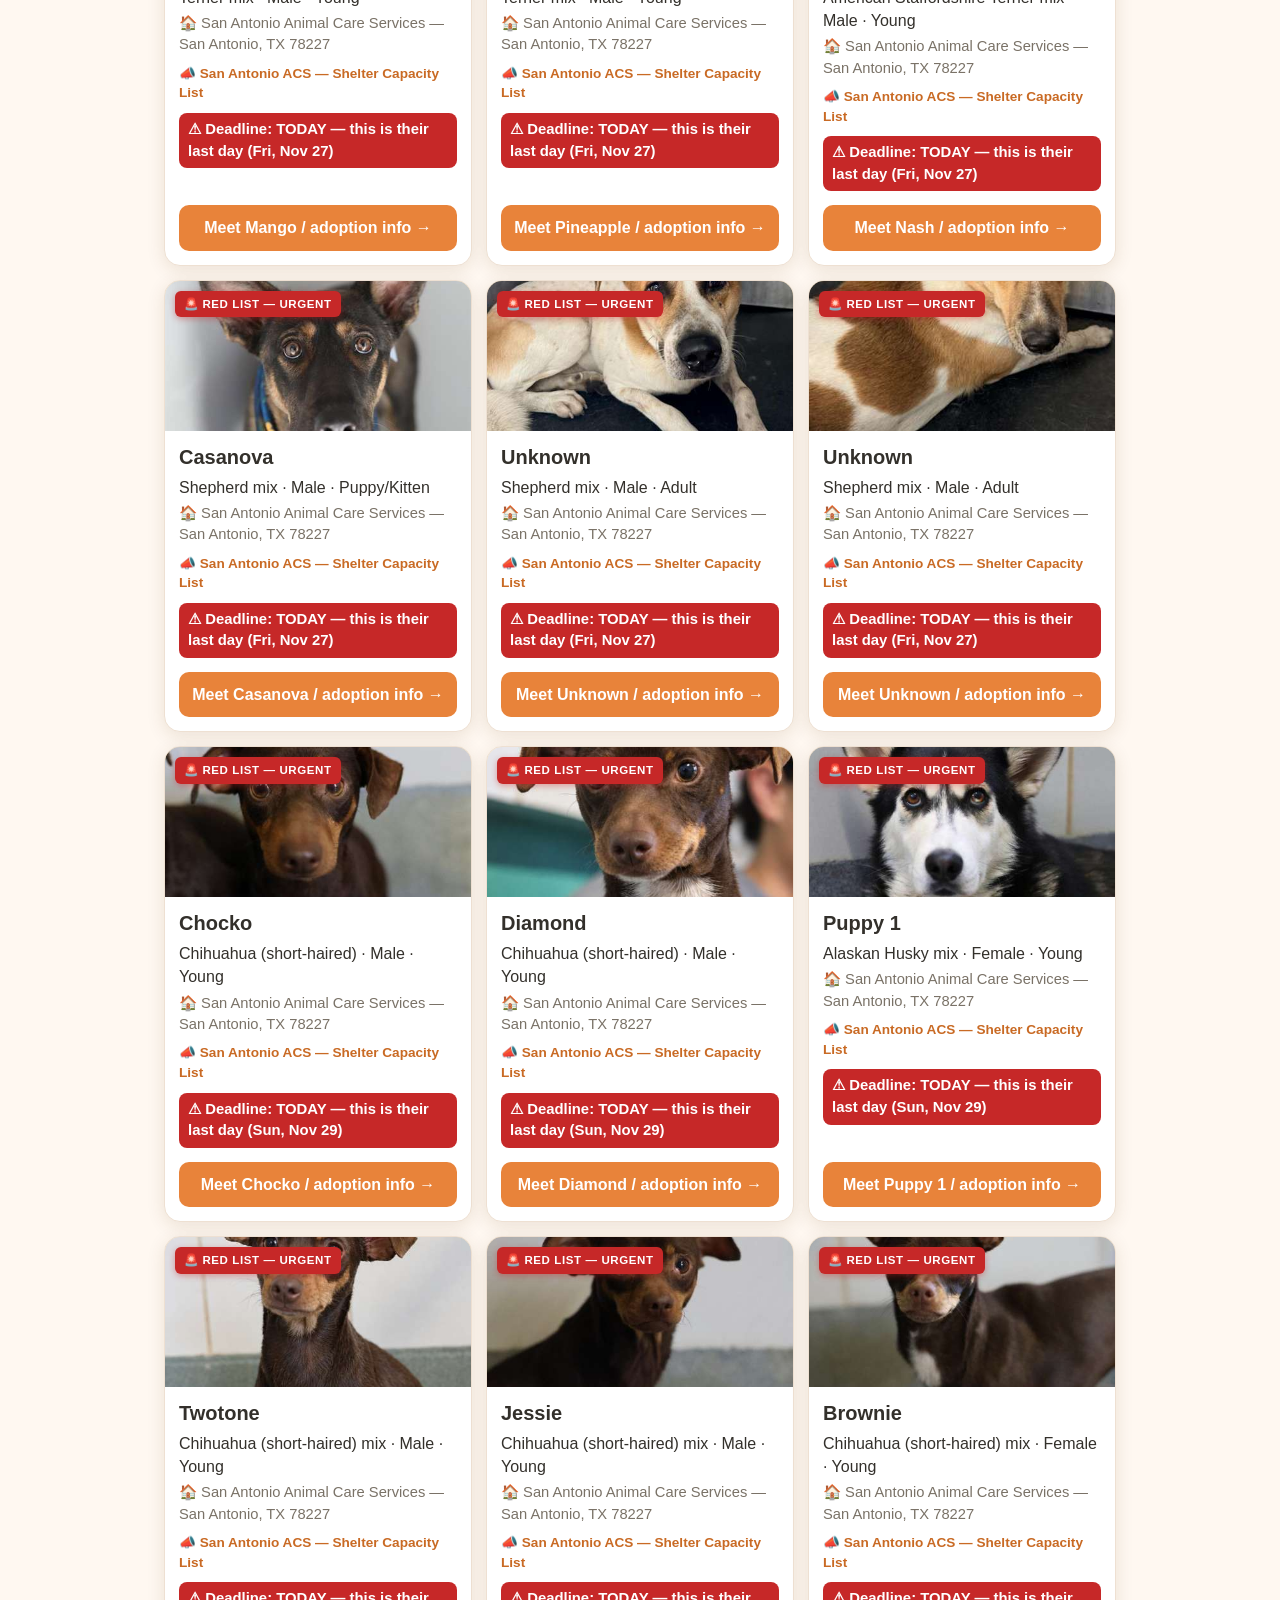
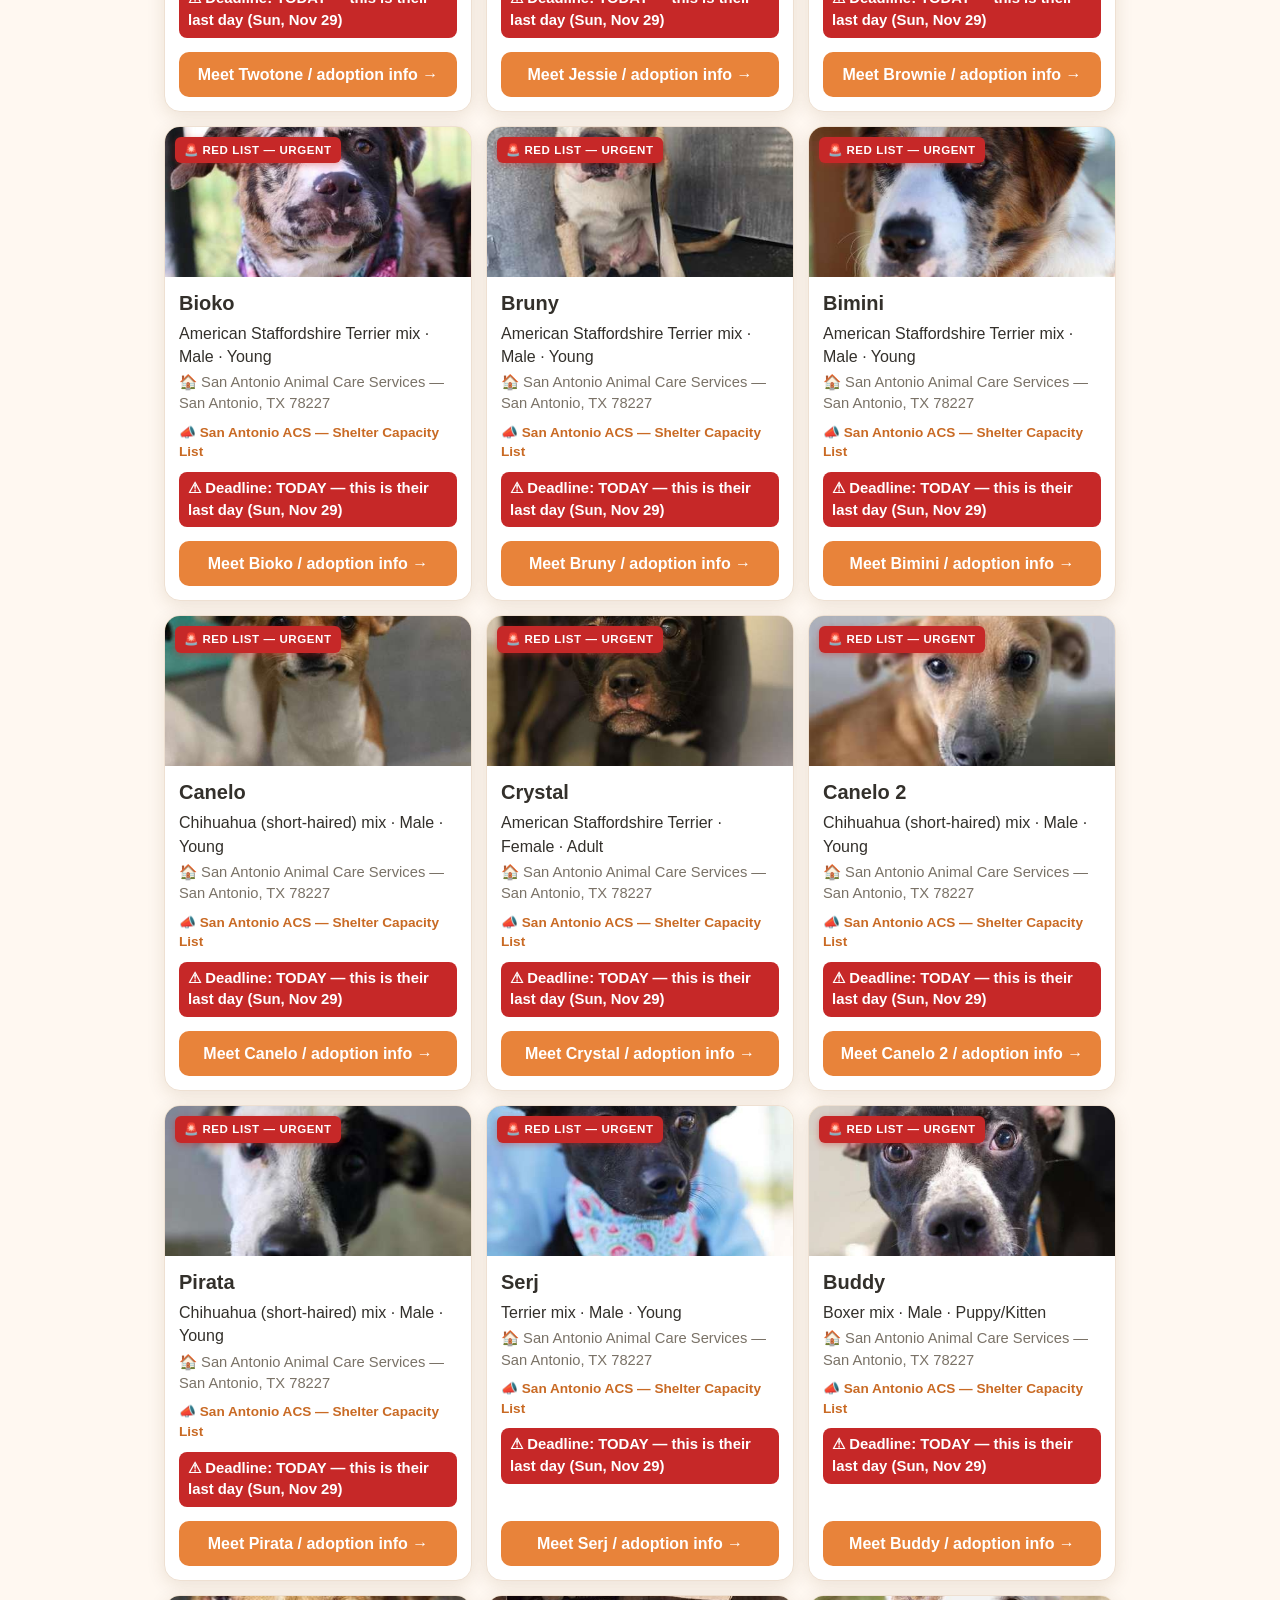
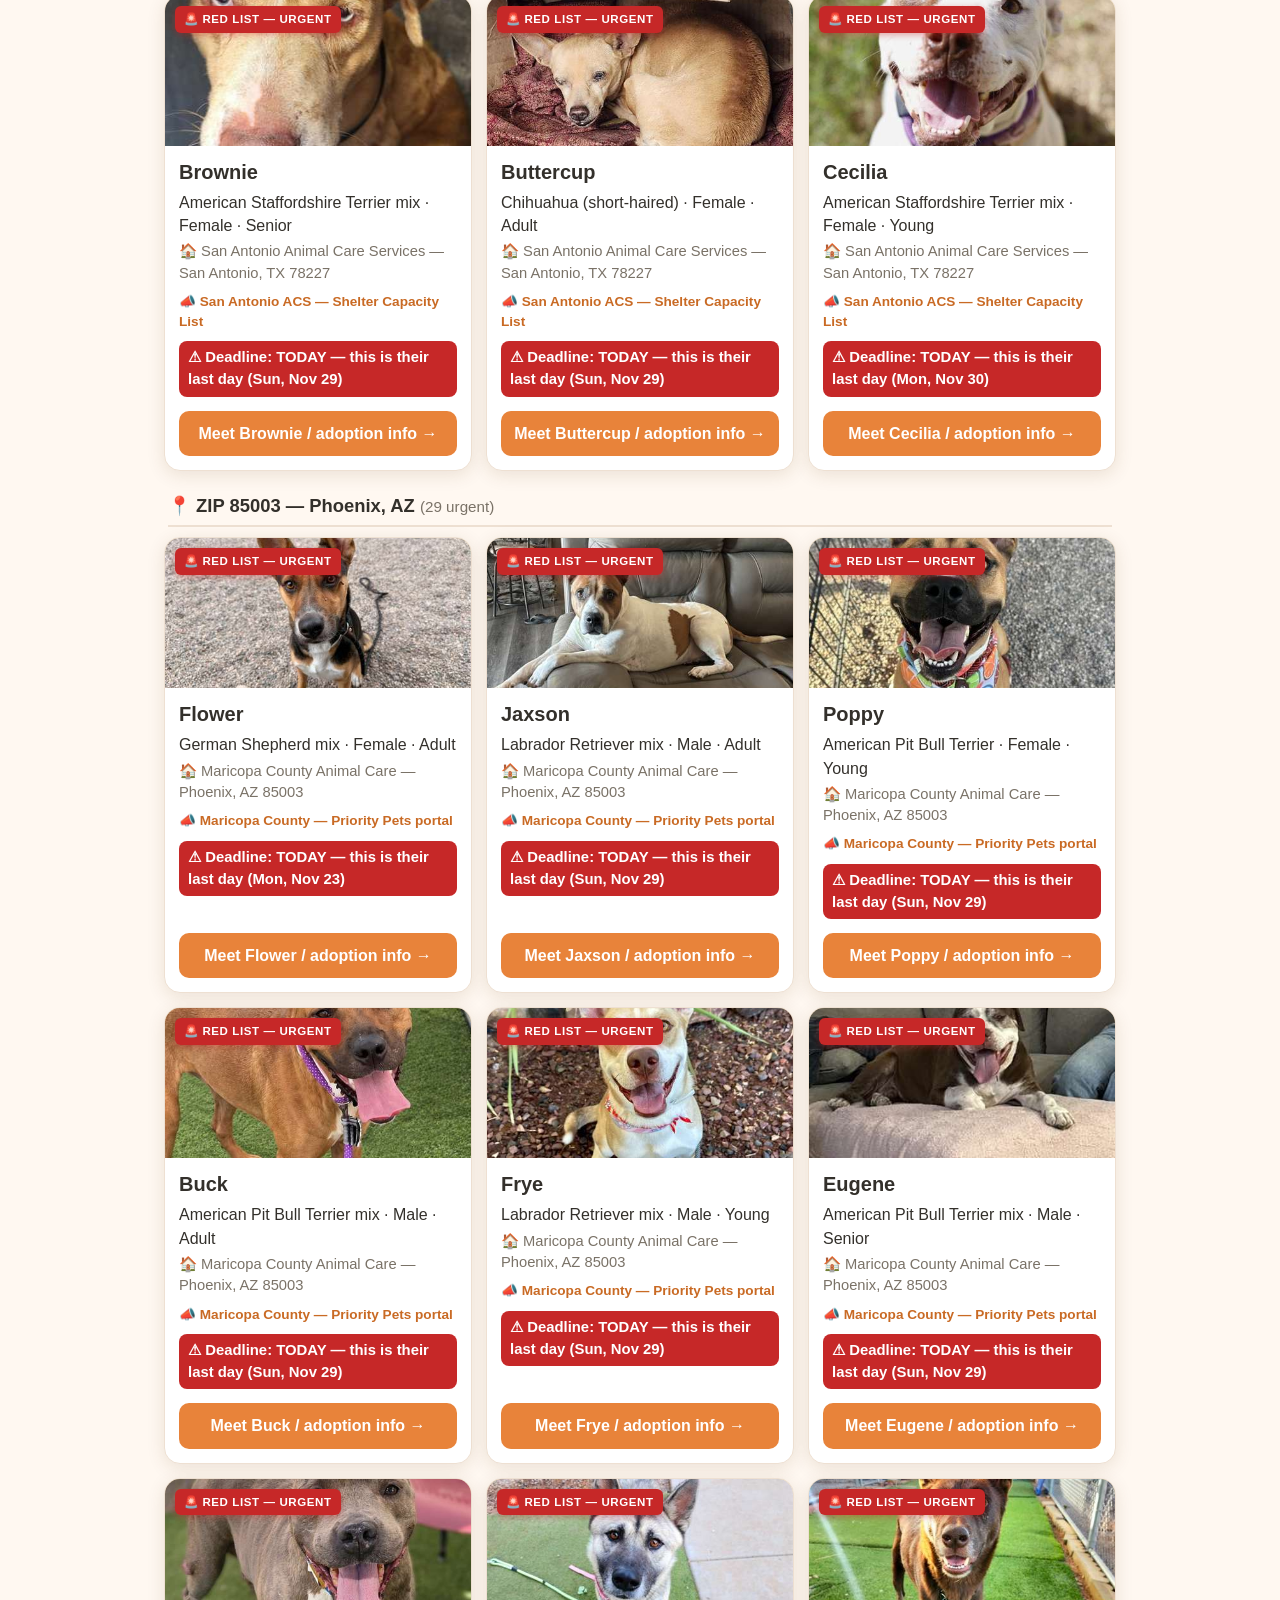
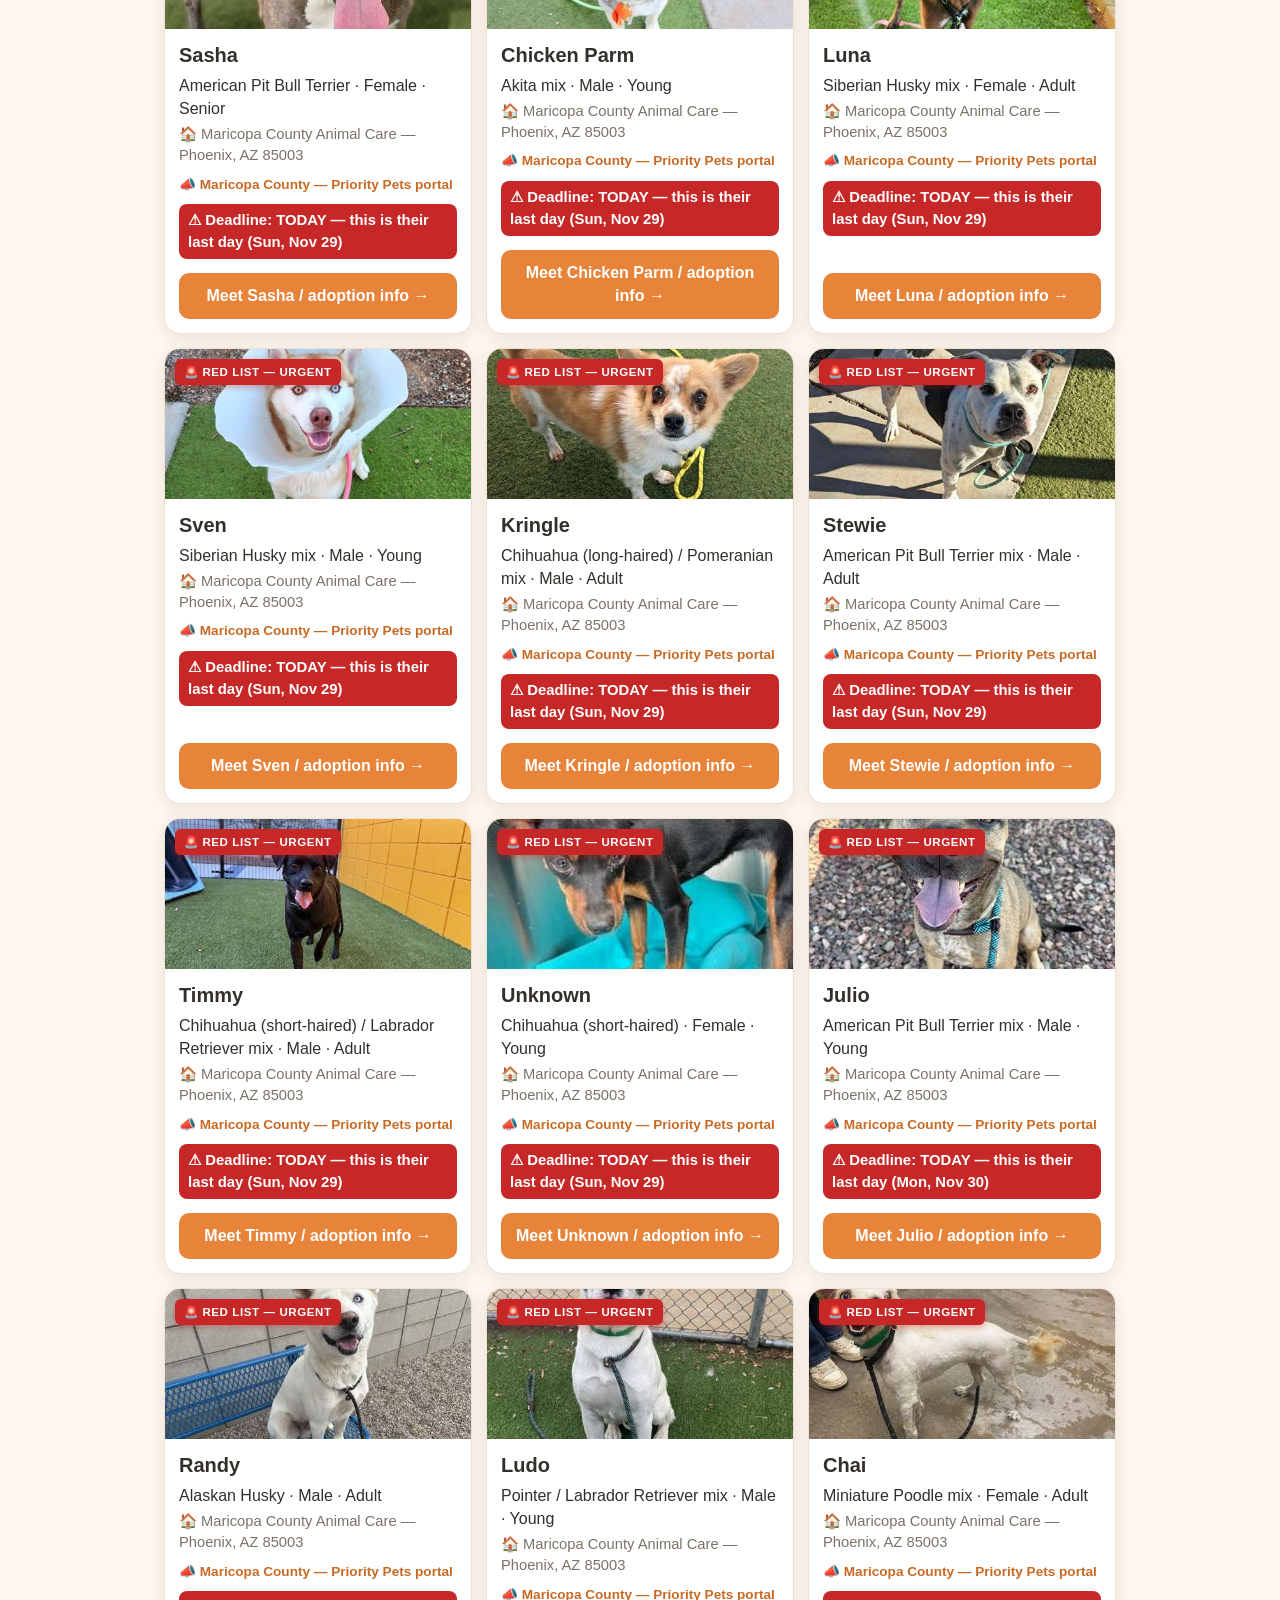
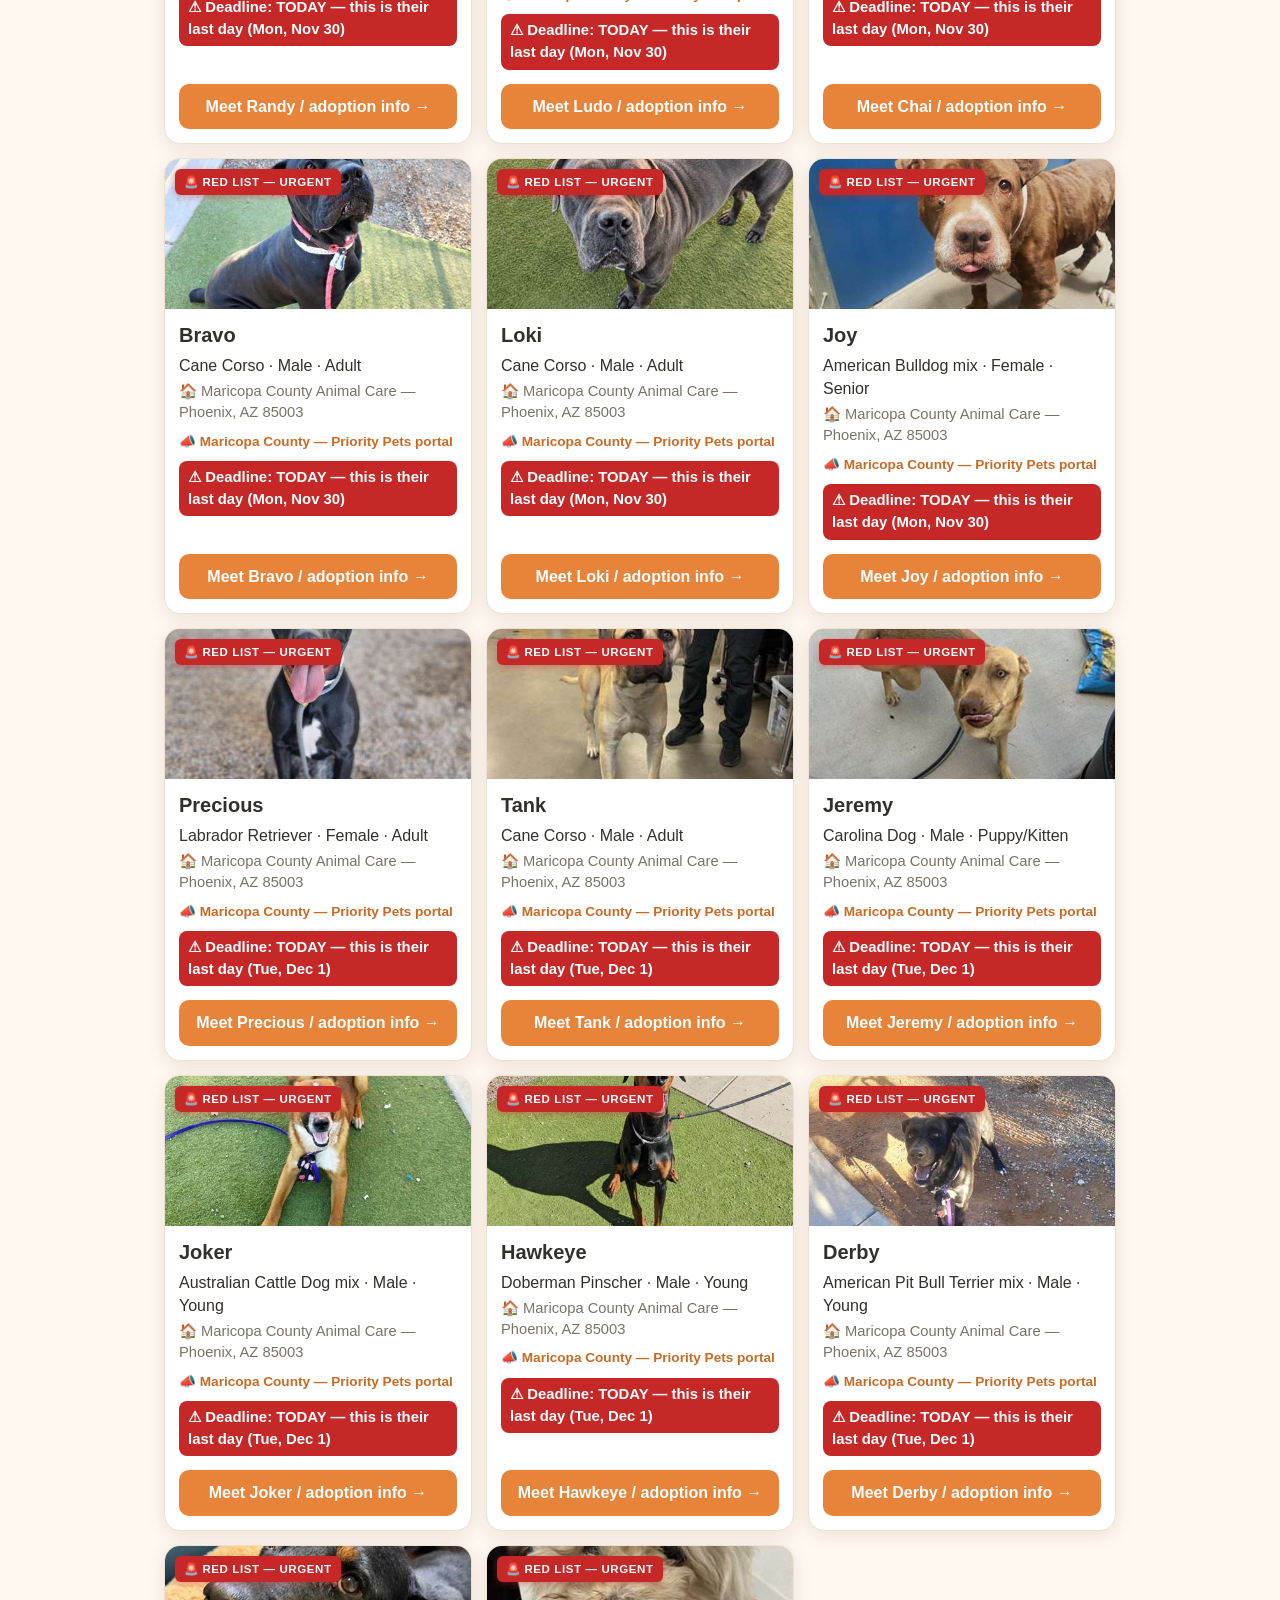
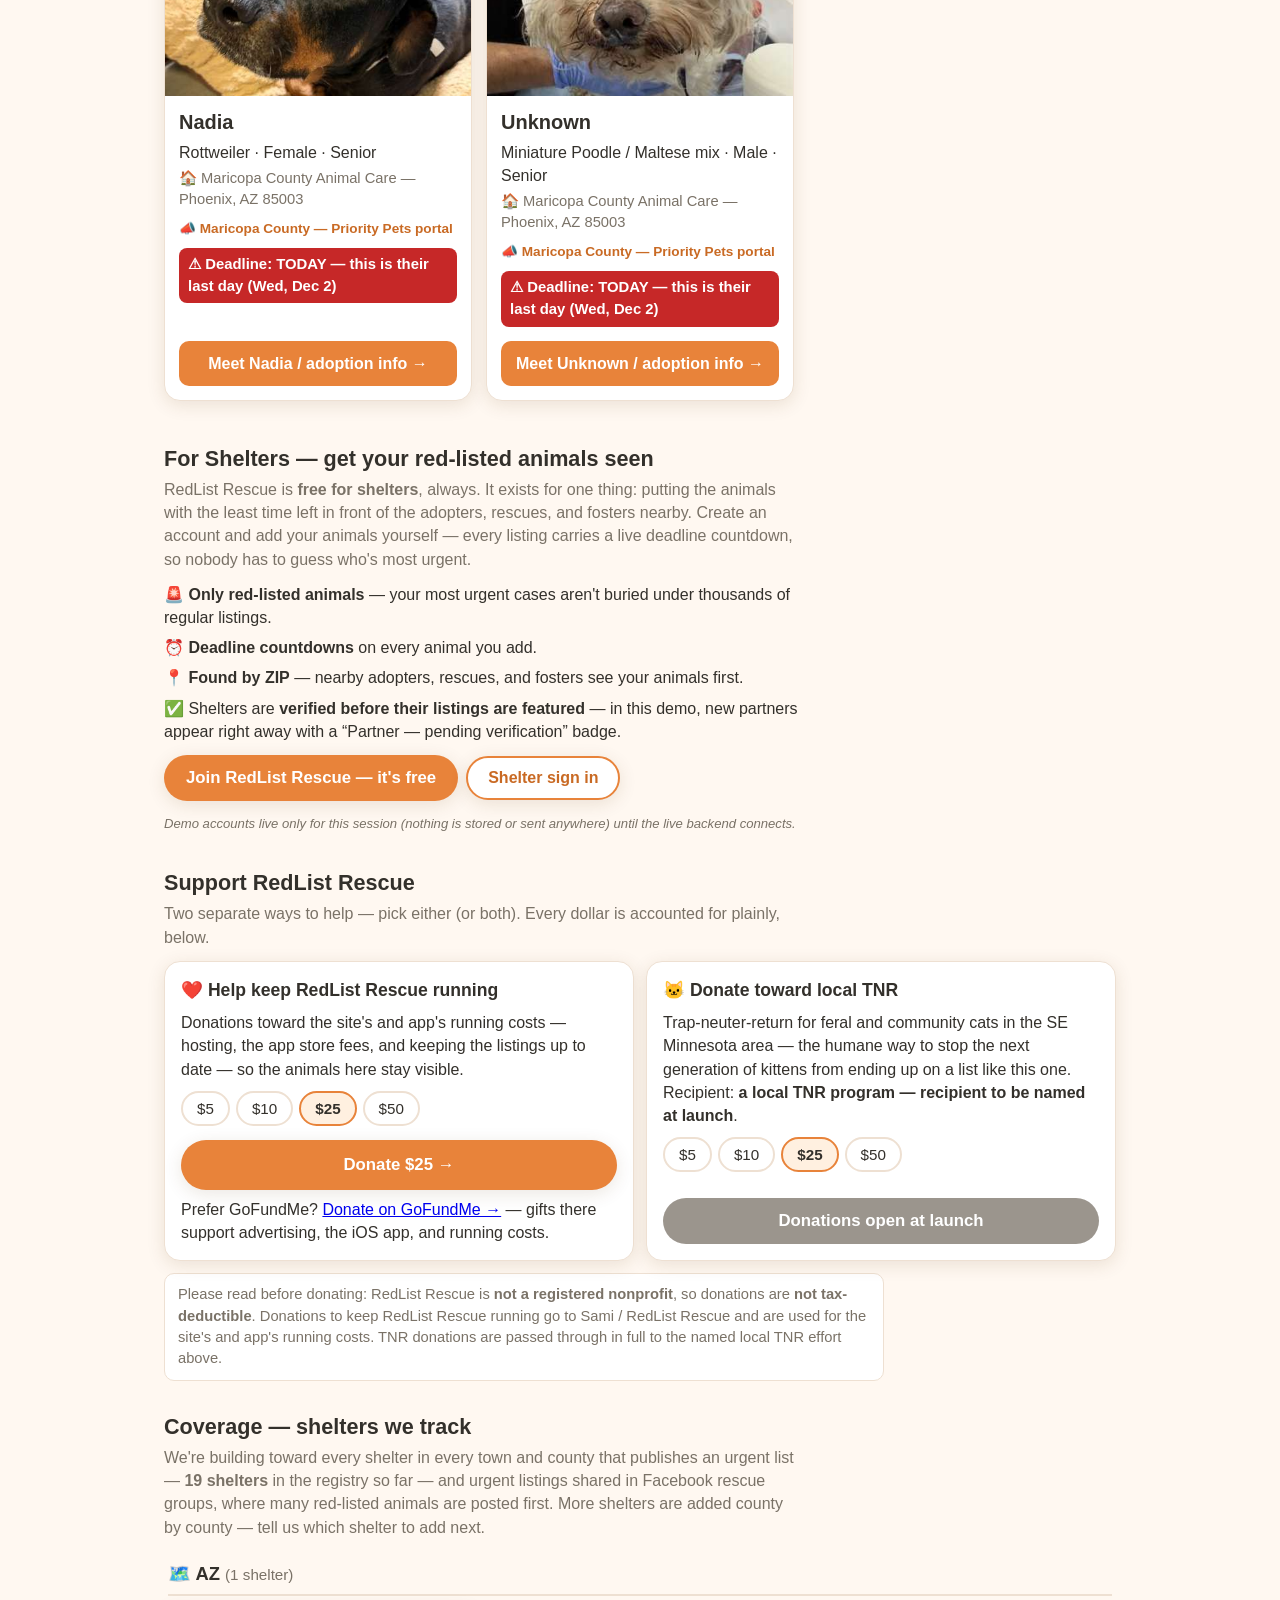
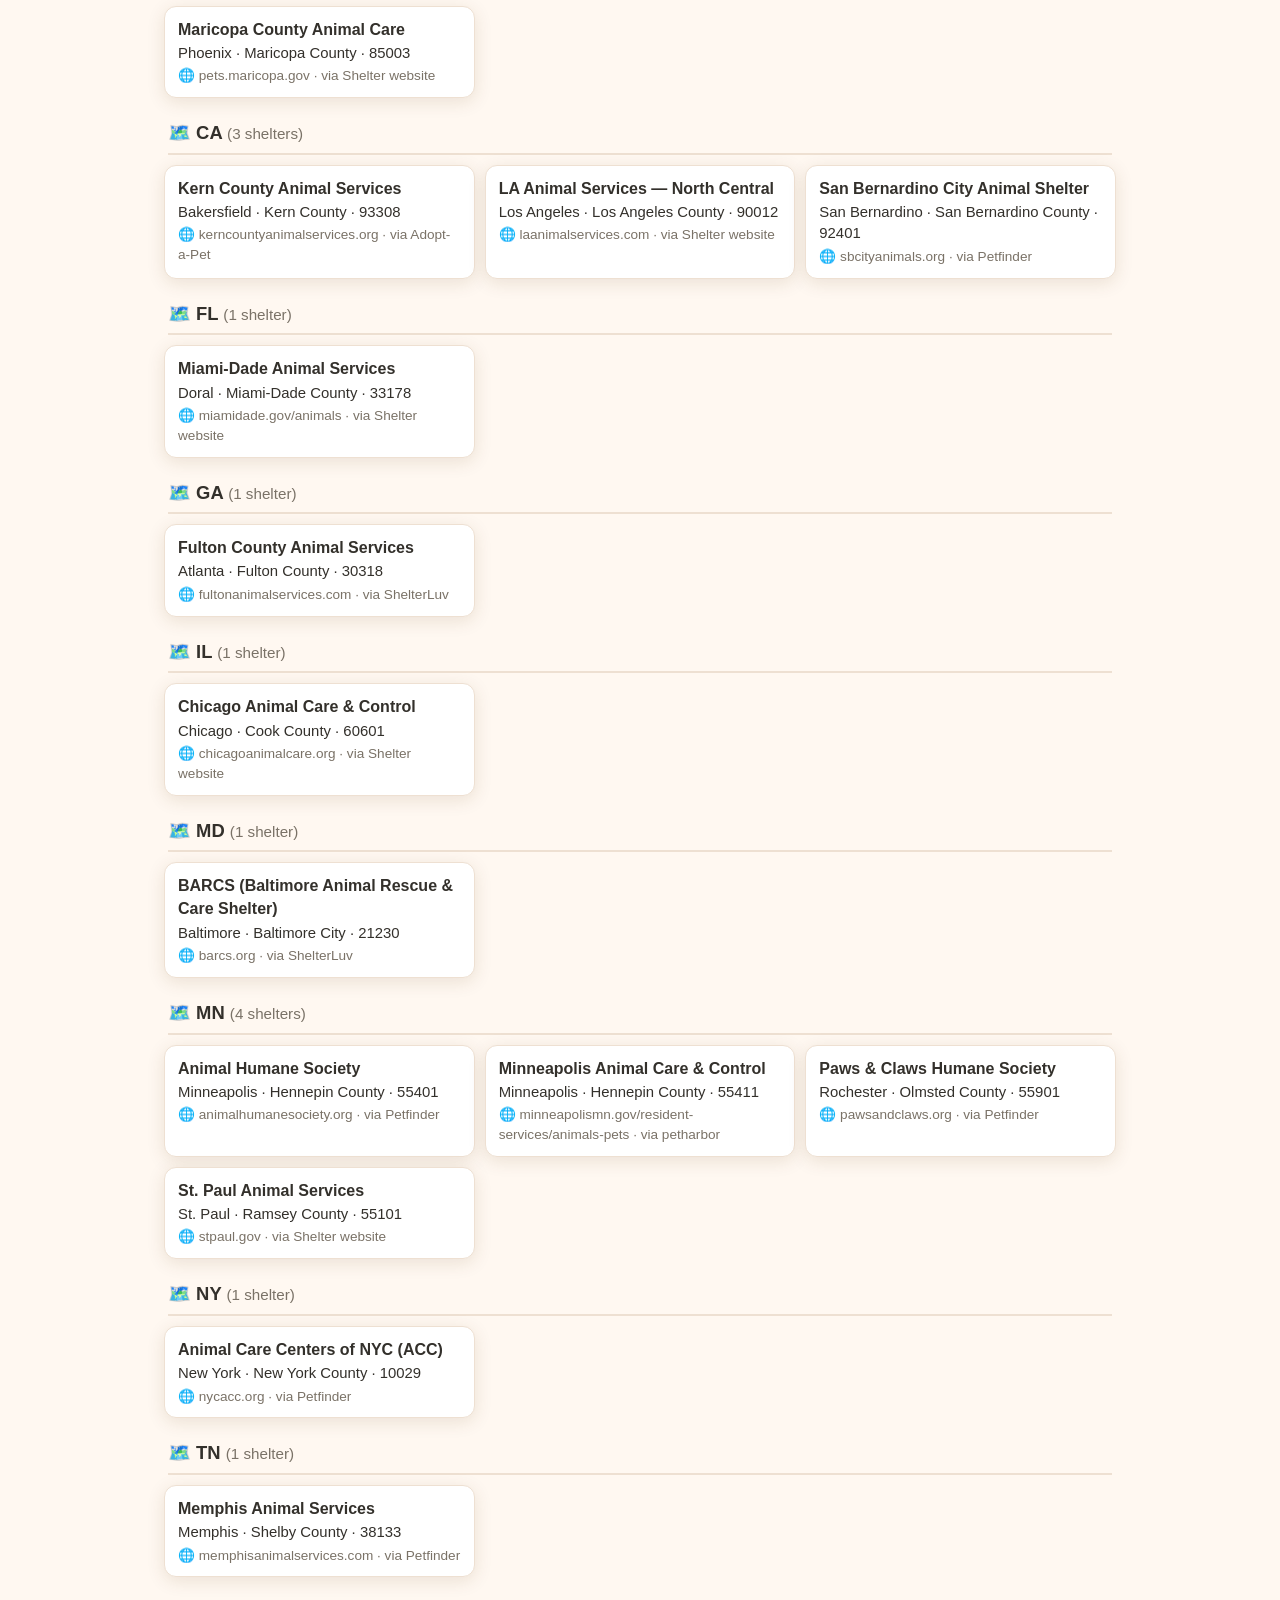
==== commit 15285628: "Listings refresh 2026-11-26 AM" ====
--- a/index.html
+++ b/index.html
@@ -148,6 +148,7 @@
         <button type="button" class="pill donate-amount" data-path="site" data-amount="50">$50</button>
       </div>
       <div id="donateActionSite" class="donate-action"></div>
+      <p>Prefer GoFundMe? <a href="https://www.gofundme.com/f/help-redlist-rescue-save-animals-who-are-out-of-time" target="_blank" rel="noopener">Donate on GoFundMe →</a> — gifts there support advertising, the iOS app, and running costs.</p>
     </div>
     <div class="support-card">
       <h3>🐱 Donate toward local TNR</h3>
@@ -312,7 +313,7 @@
   <p><strong>About:</strong> <span id="appNameFoot">RedList Rescue</span> lists only animals on shelter urgent / euthanasia lists, so the ones with the least time get seen first. If you can foster, adopt, or even just share a listing — it matters.</p>
   <p><a href="#support">❤️ Support RedList Rescue — donate toward running costs or local TNR</a></p>
   <p><strong>Contact:</strong> <a href="mailto:redlistrescue.mn@gmail.com">redlistrescue.mn@gmail.com</a> — shelters, rescues, and anyone who can help an animal on the list.</p>
-  <p class="demo-note">Listings are real animals from San Antonio ACS and Maricopa County urgent lists, plus long-unclaimed impounded animals at Minneapolis Animal Care &amp; Control, verified Nov 25, 2026 — more shelters and live data via RescueGroups.org coming.</p>
+  <p class="demo-note">Listings are real animals from San Antonio ACS and Maricopa County urgent lists, plus long-unclaimed impounded animals at Minneapolis Animal Care &amp; Control, verified Nov 26, 2026 — more shelters and live data via RescueGroups.org coming.</p>
 </footer>
 
 <script src="app.js"></script>
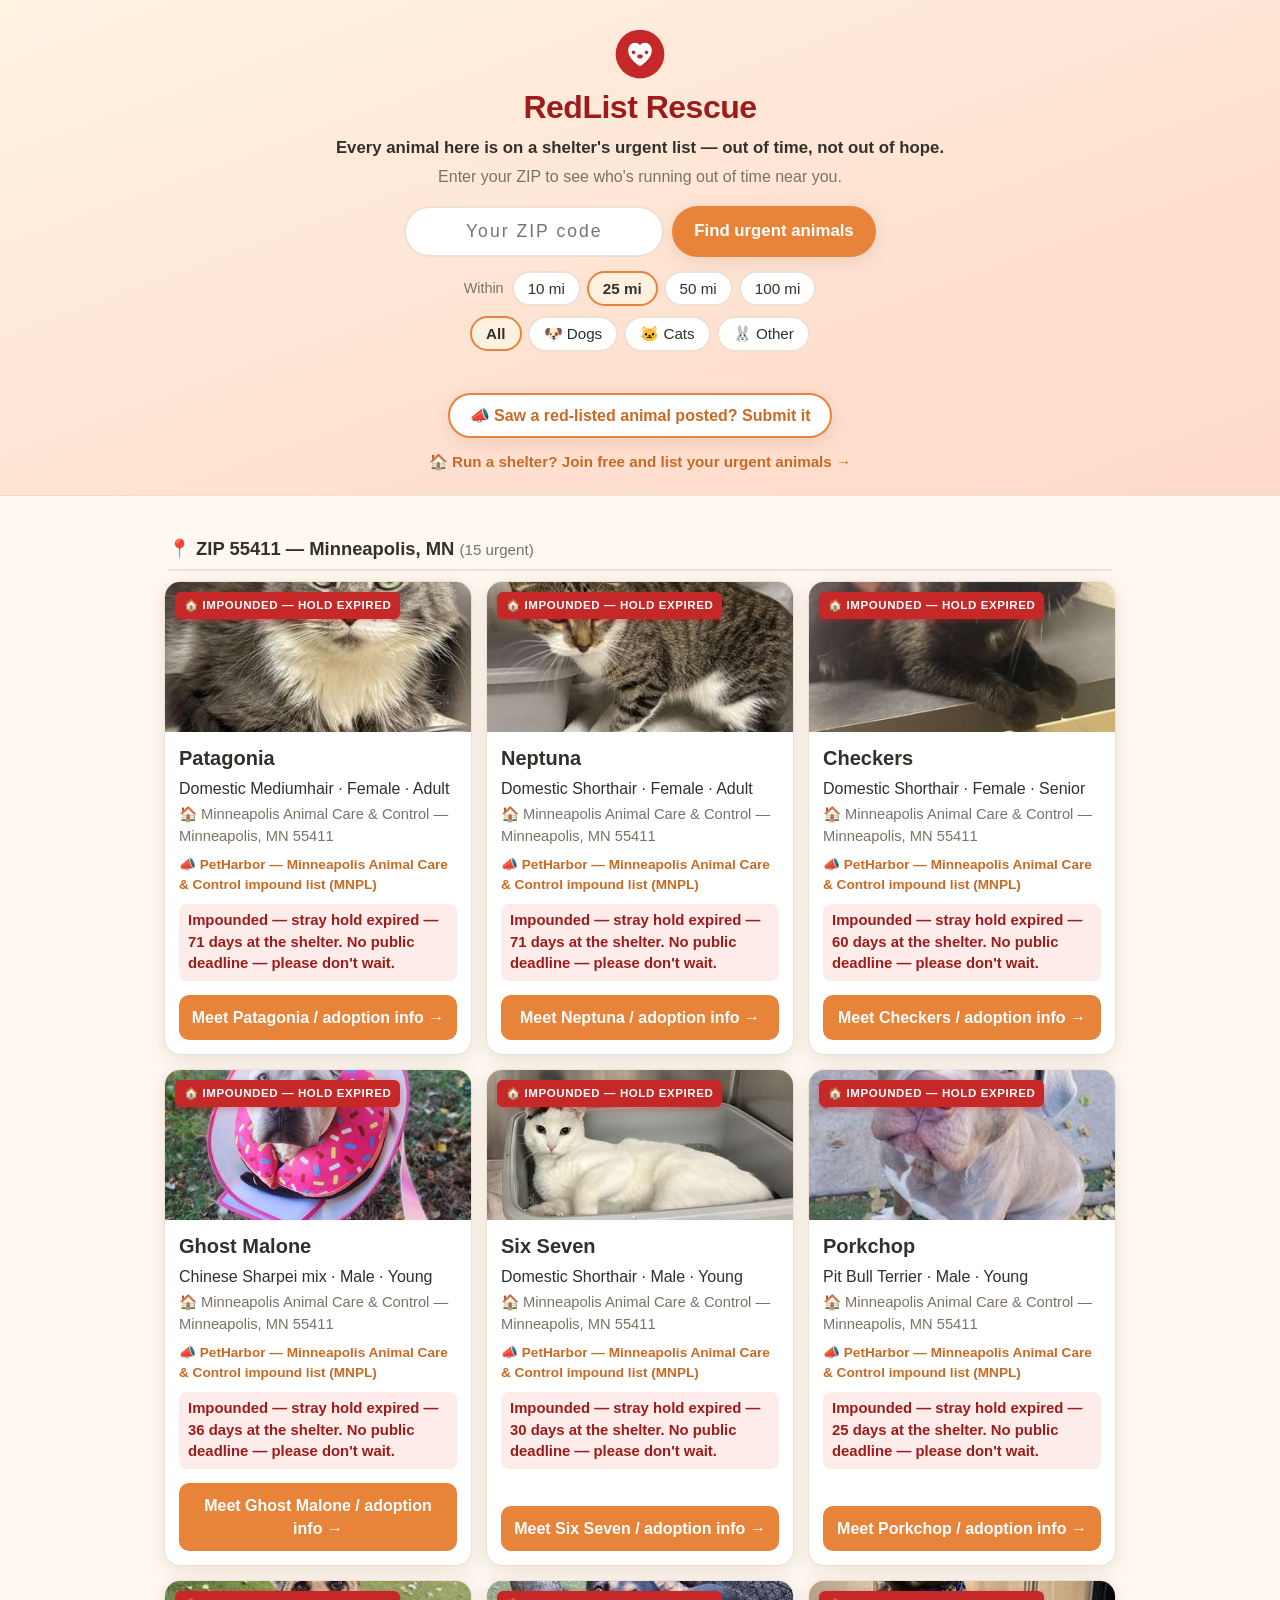
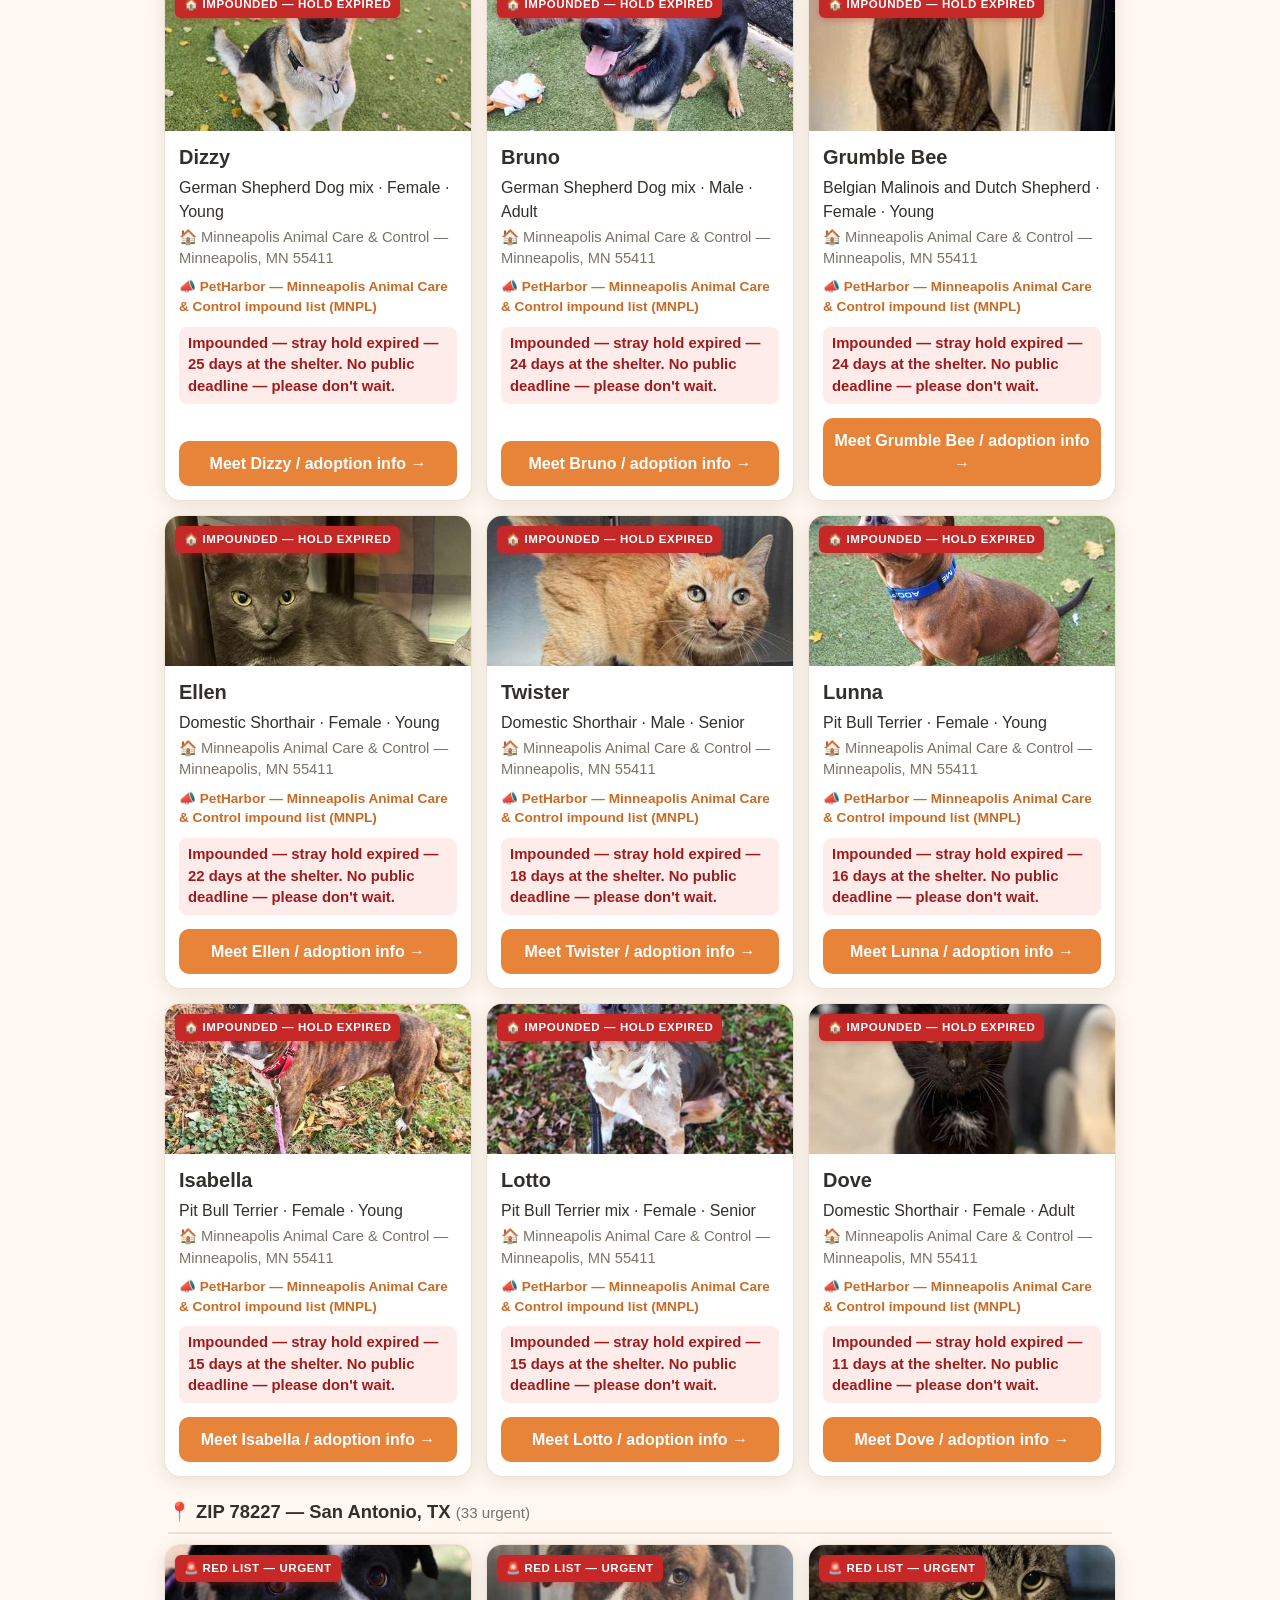
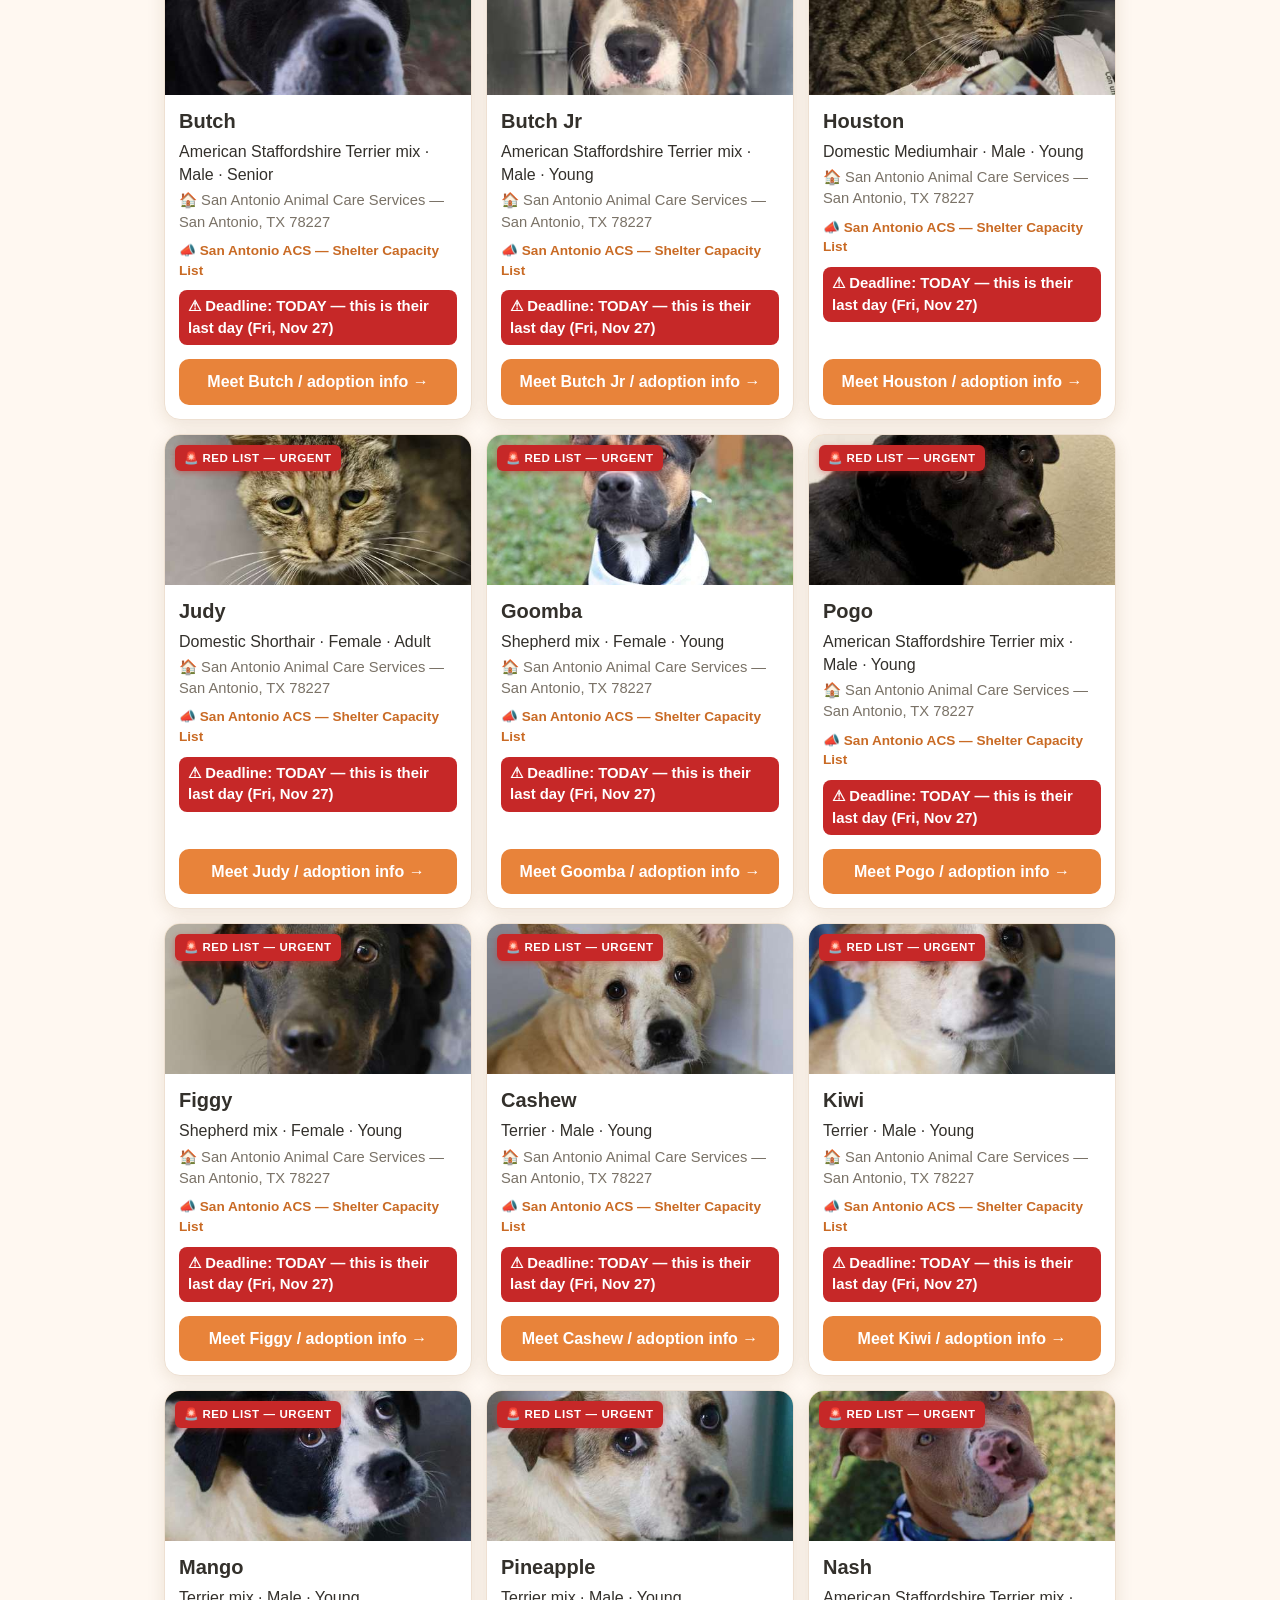
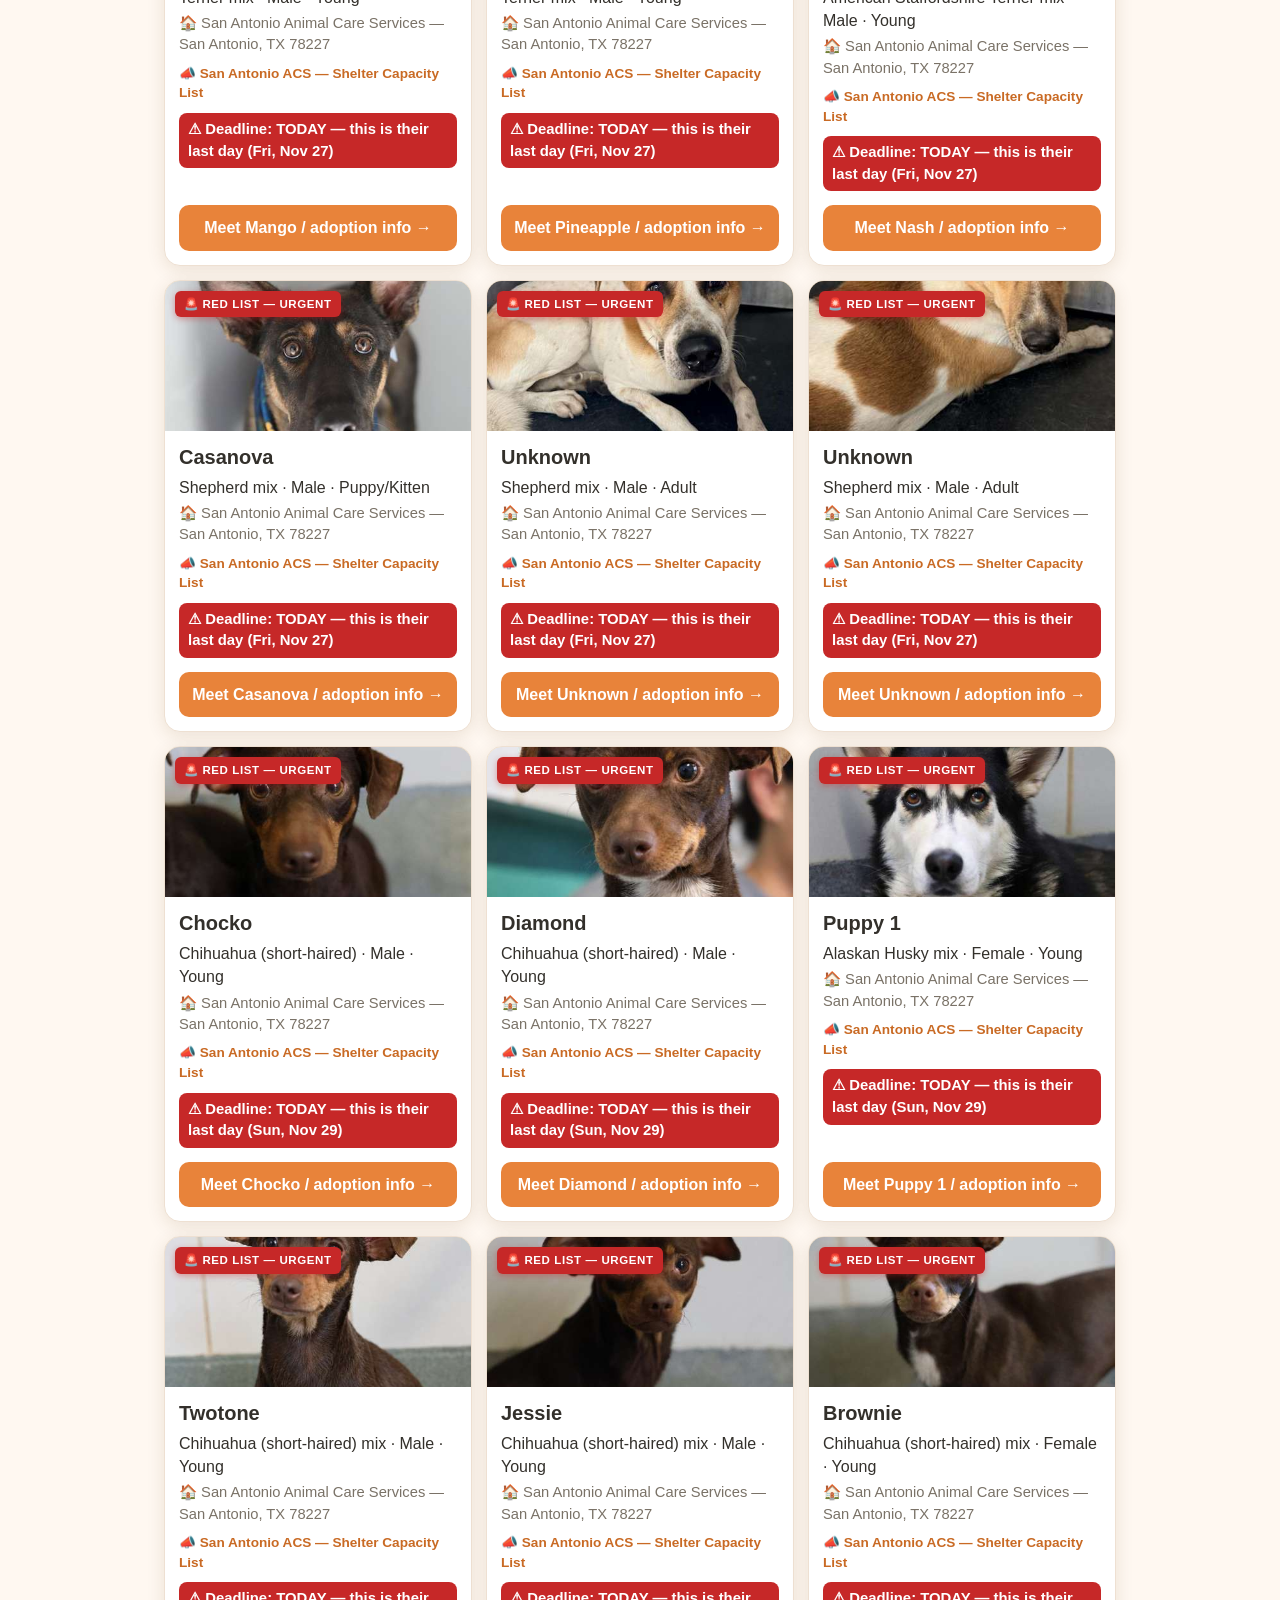
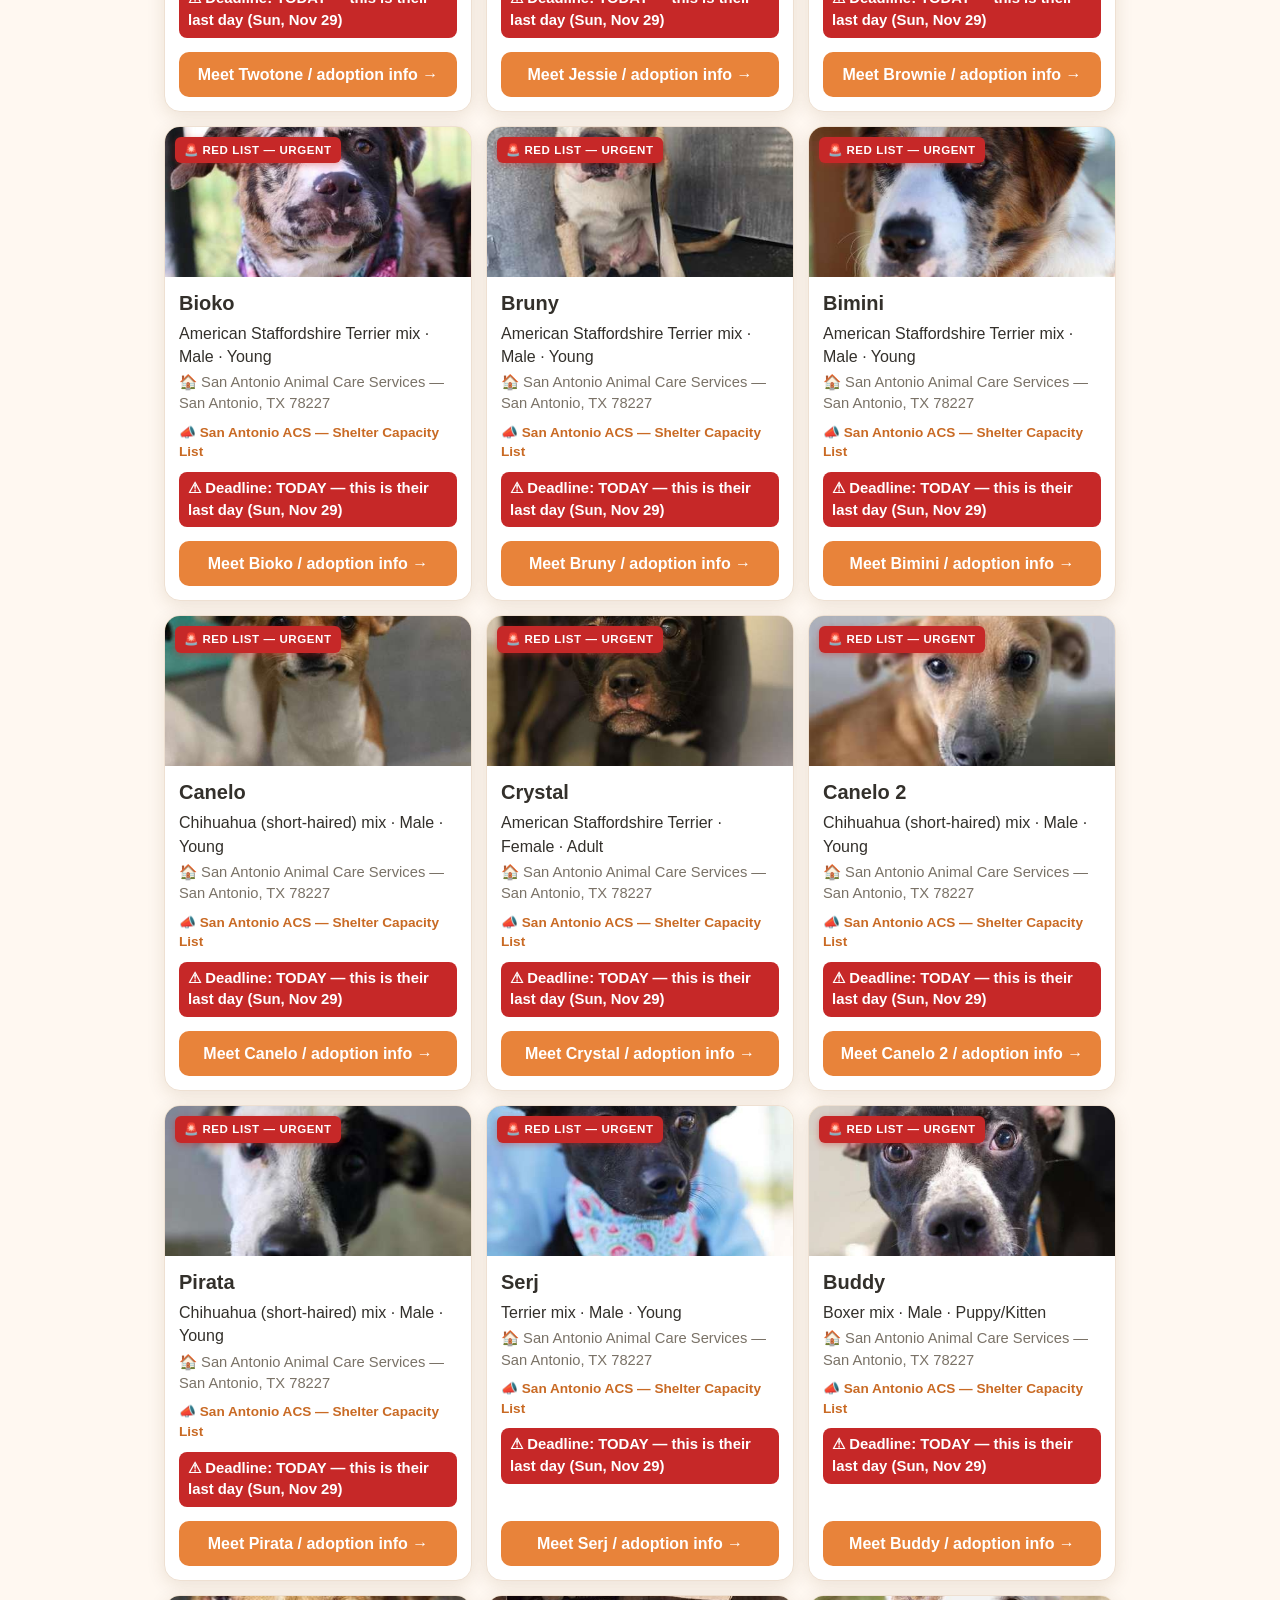
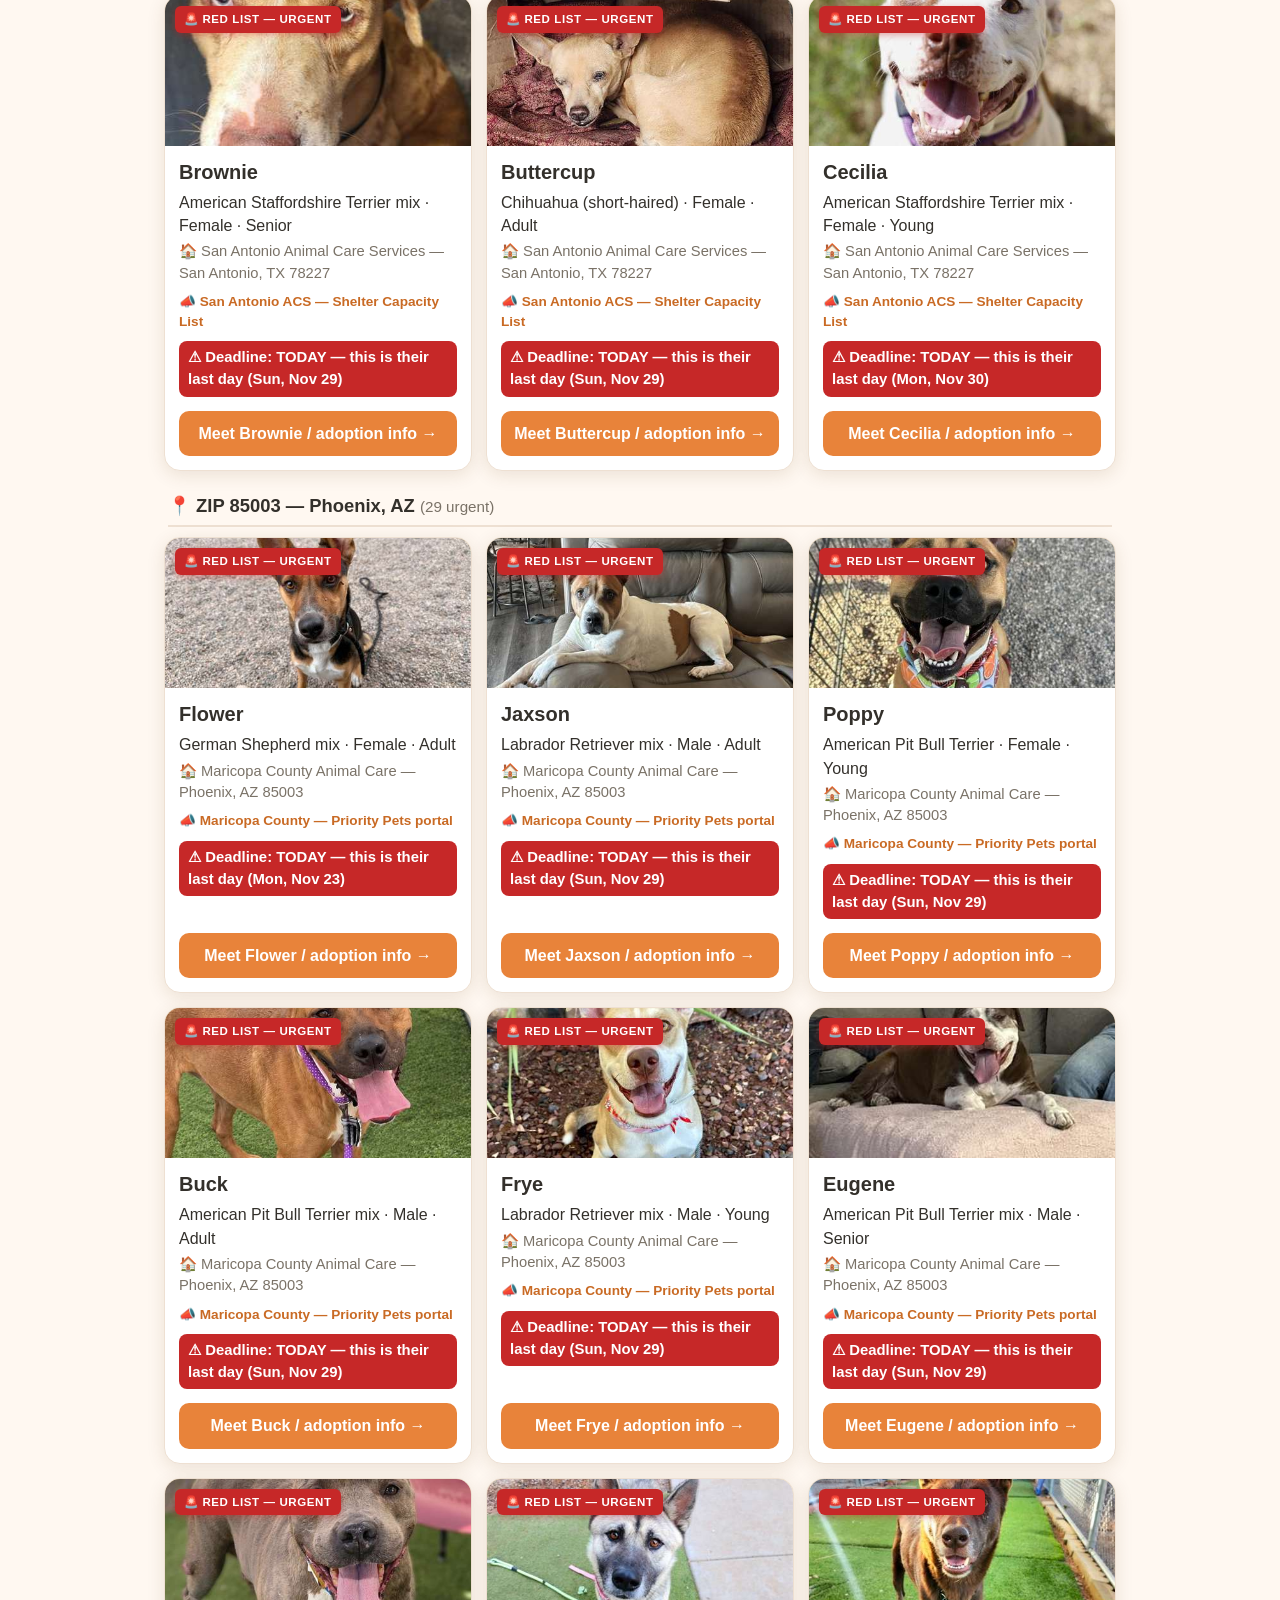
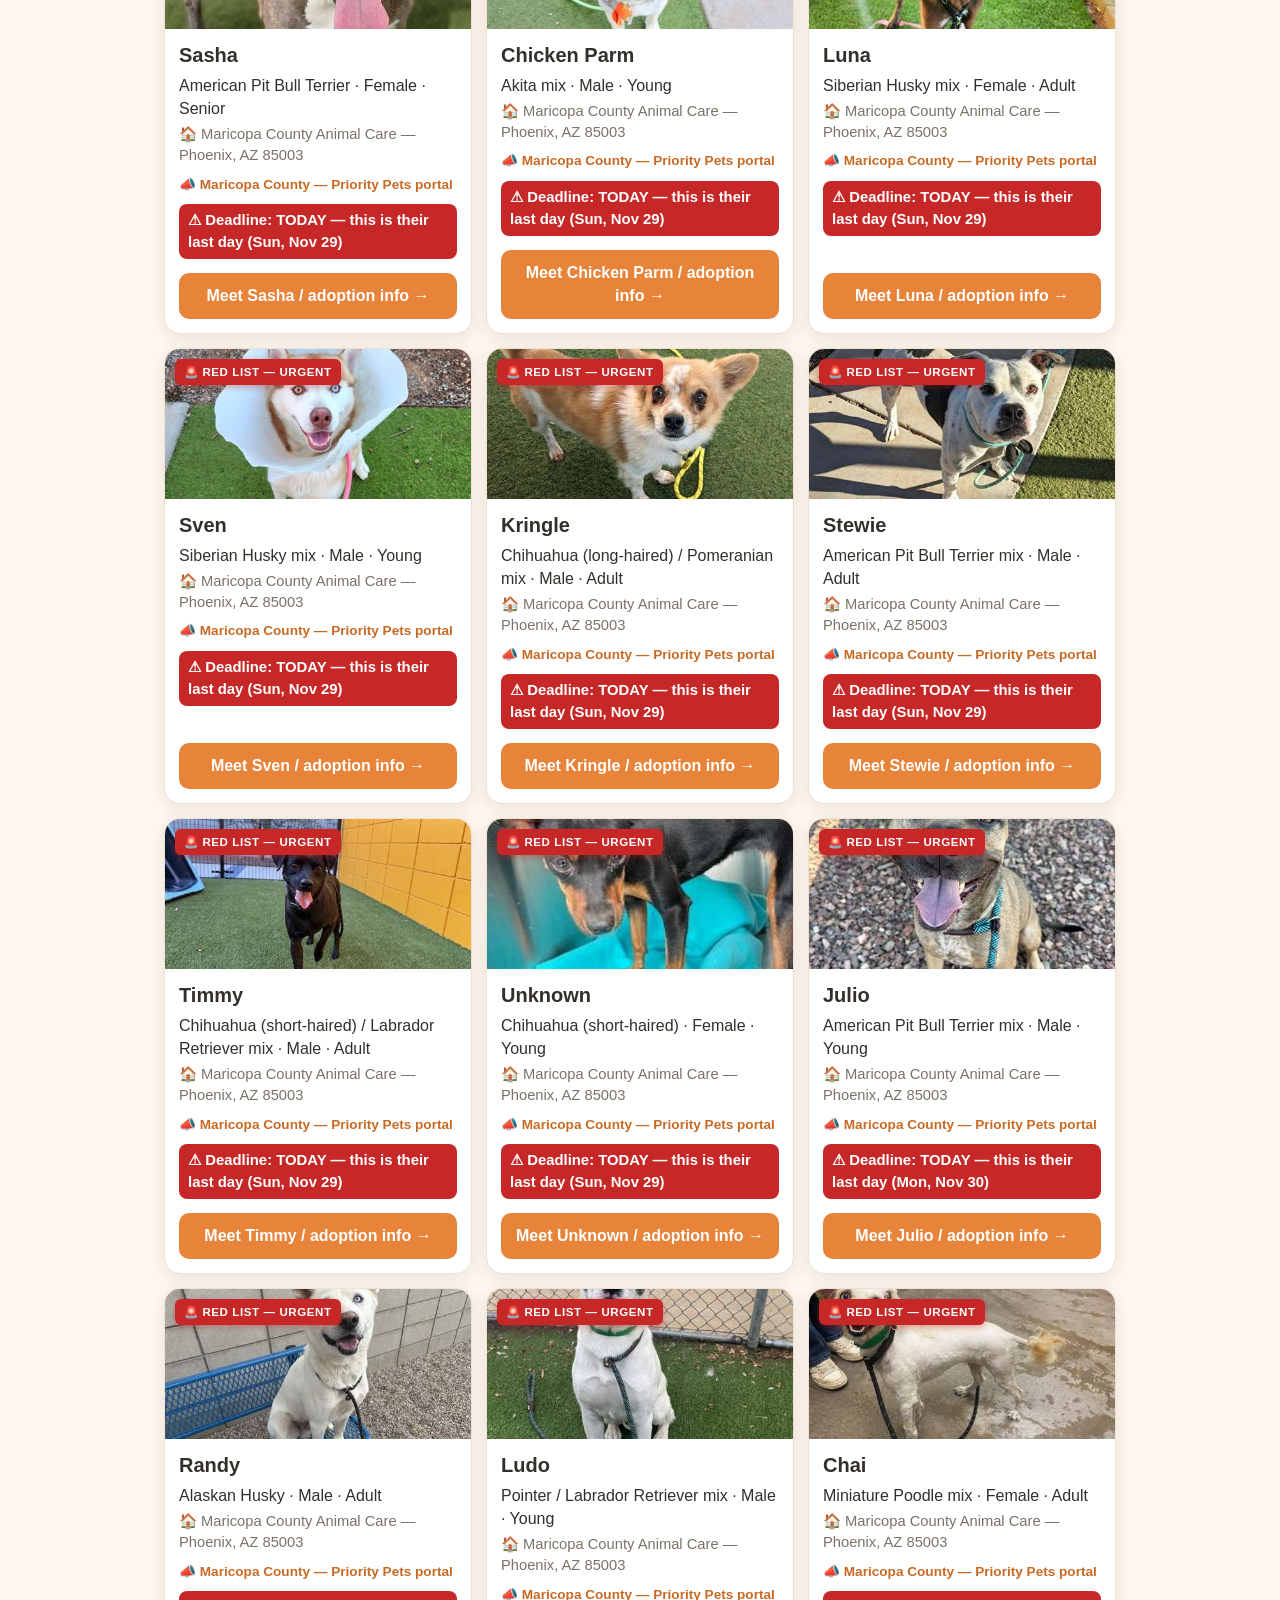
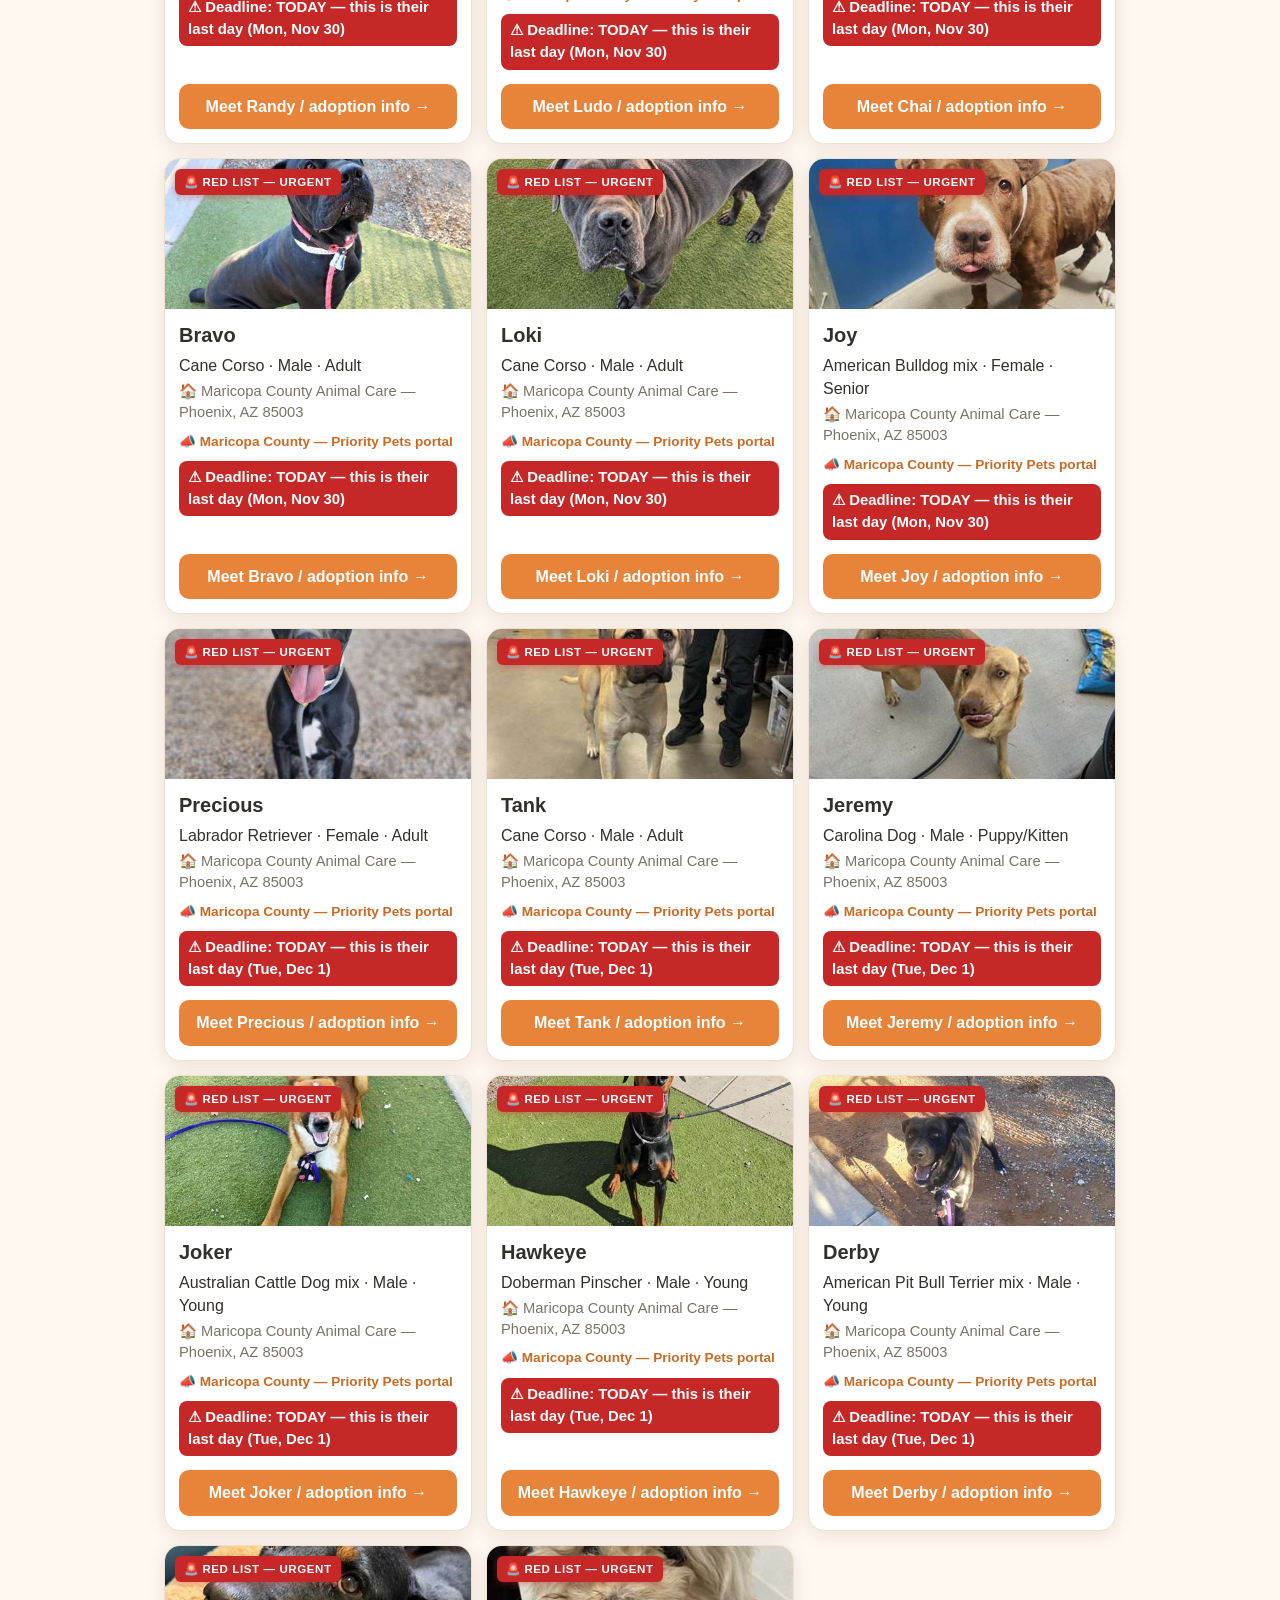
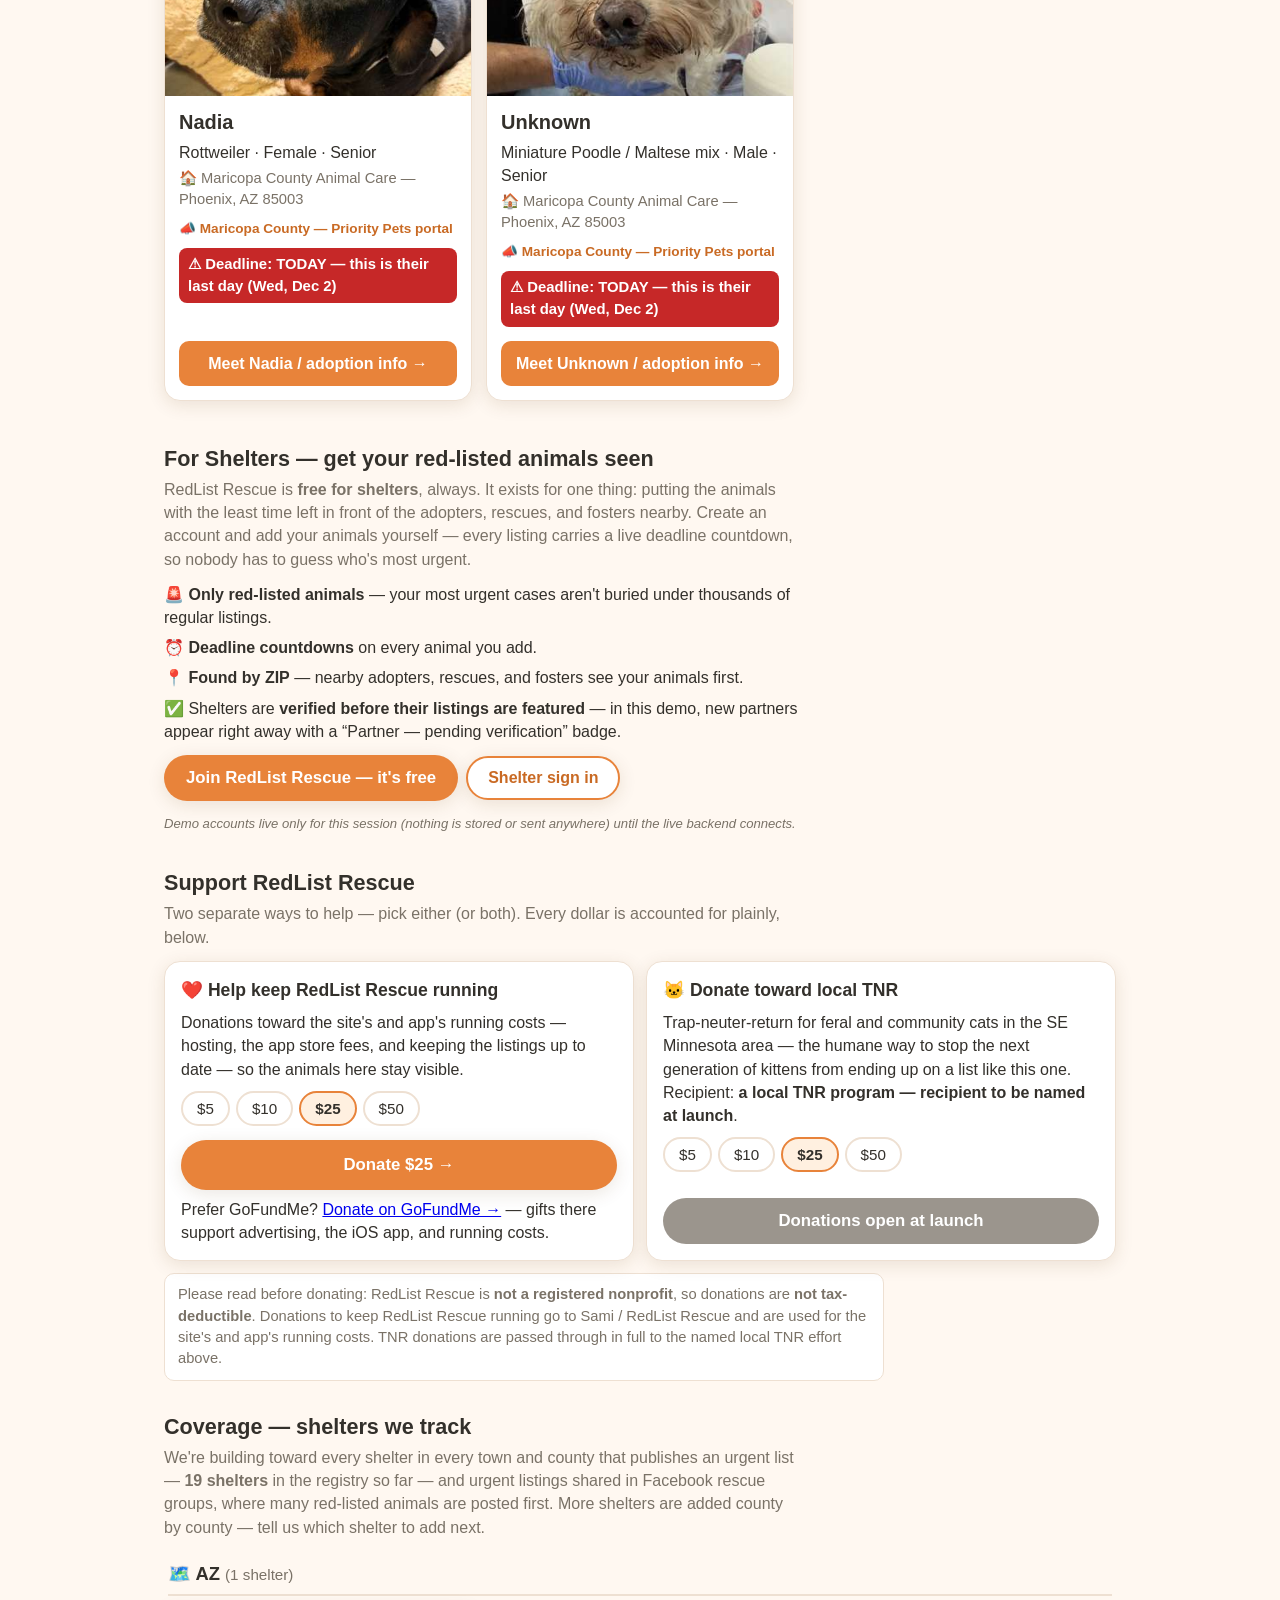
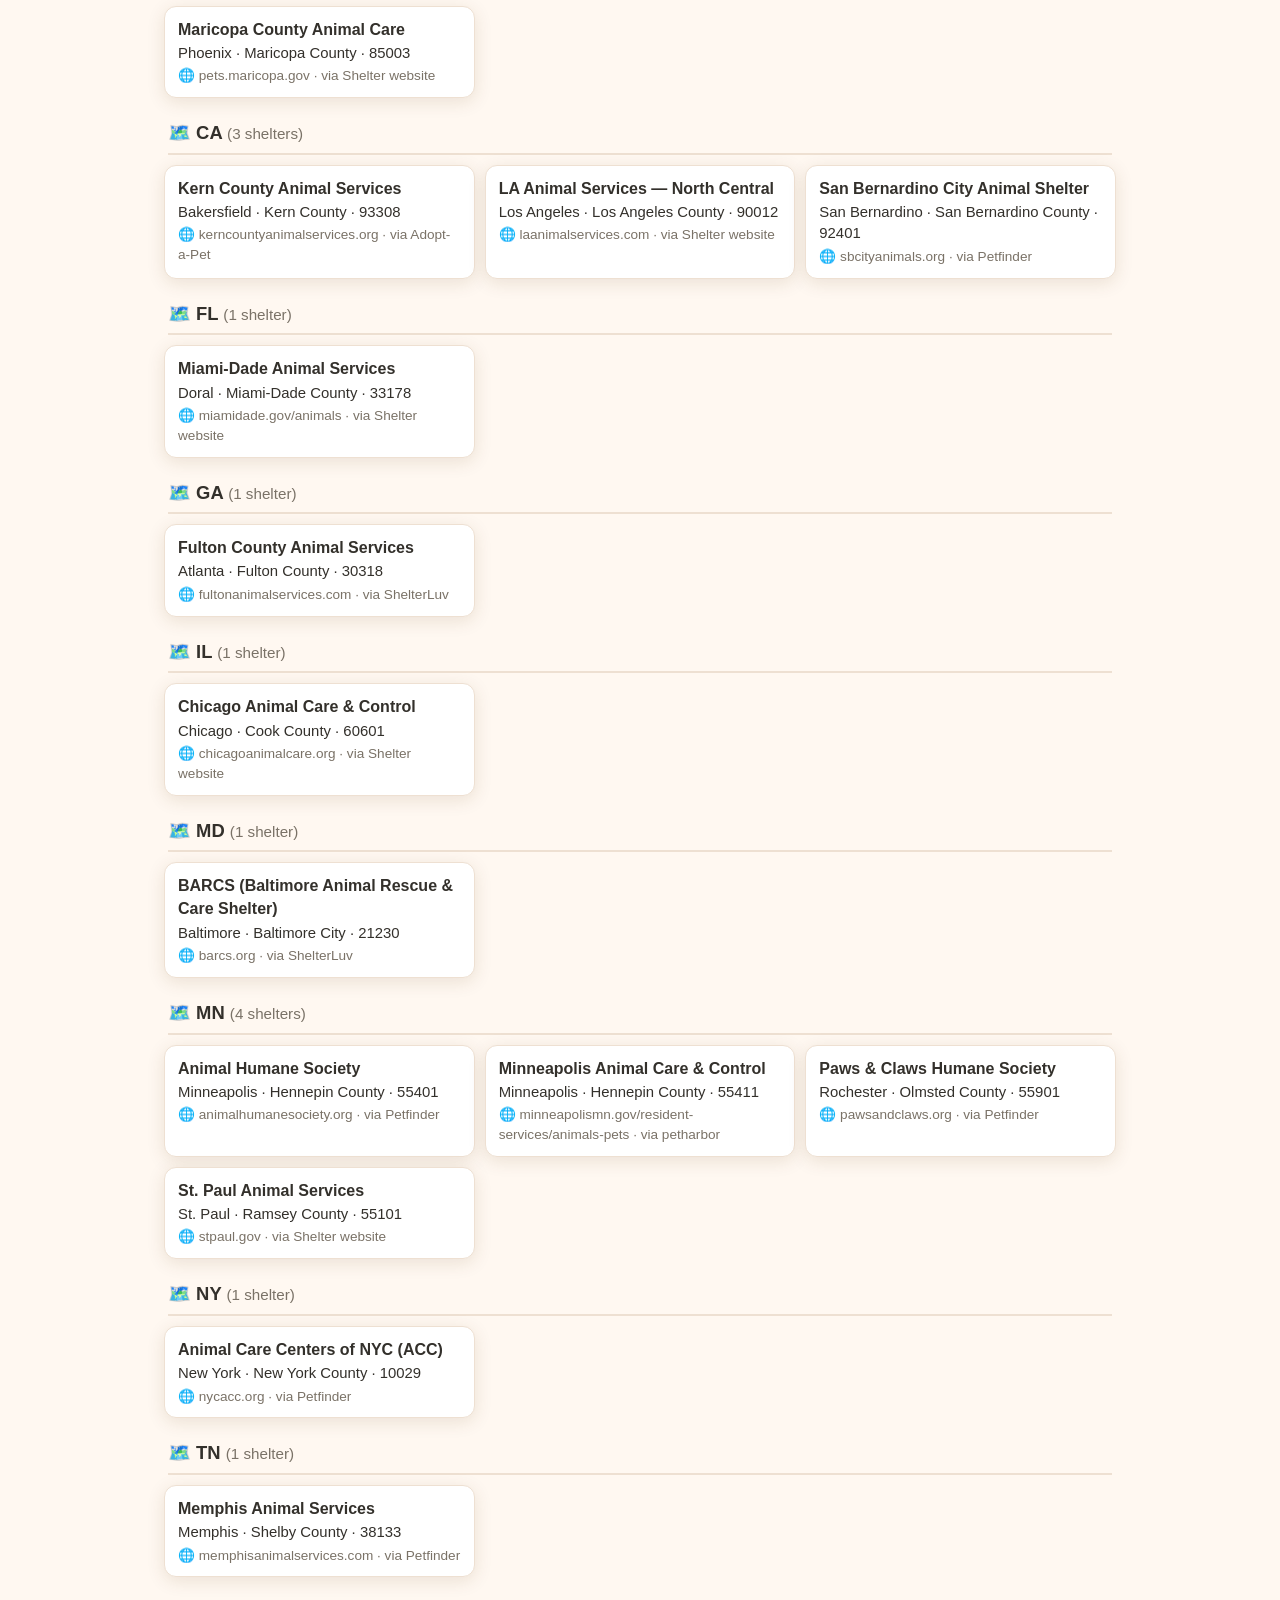
==== commit 6494b7d0: "Listings refresh 2026-11-27 AM" ====
--- a/index.html
+++ b/index.html
@@ -313,7 +313,7 @@
   <p><strong>About:</strong> <span id="appNameFoot">RedList Rescue</span> lists only animals on shelter urgent / euthanasia lists, so the ones with the least time get seen first. If you can foster, adopt, or even just share a listing — it matters.</p>
   <p><a href="#support">❤️ Support RedList Rescue — donate toward running costs or local TNR</a></p>
   <p><strong>Contact:</strong> <a href="mailto:redlistrescue.mn@gmail.com">redlistrescue.mn@gmail.com</a> — shelters, rescues, and anyone who can help an animal on the list.</p>
-  <p class="demo-note">Listings are real animals from San Antonio ACS and Maricopa County urgent lists, plus long-unclaimed impounded animals at Minneapolis Animal Care &amp; Control, verified Nov 26, 2026 — more shelters and live data via RescueGroups.org coming.</p>
+  <p class="demo-note">Listings are real animals from San Antonio ACS and Maricopa County urgent lists, plus long-unclaimed impounded animals at Minneapolis Animal Care &amp; Control, verified Nov 27, 2026 — more shelters and live data via RescueGroups.org coming.</p>
 </footer>
 
 <script src="app.js"></script>
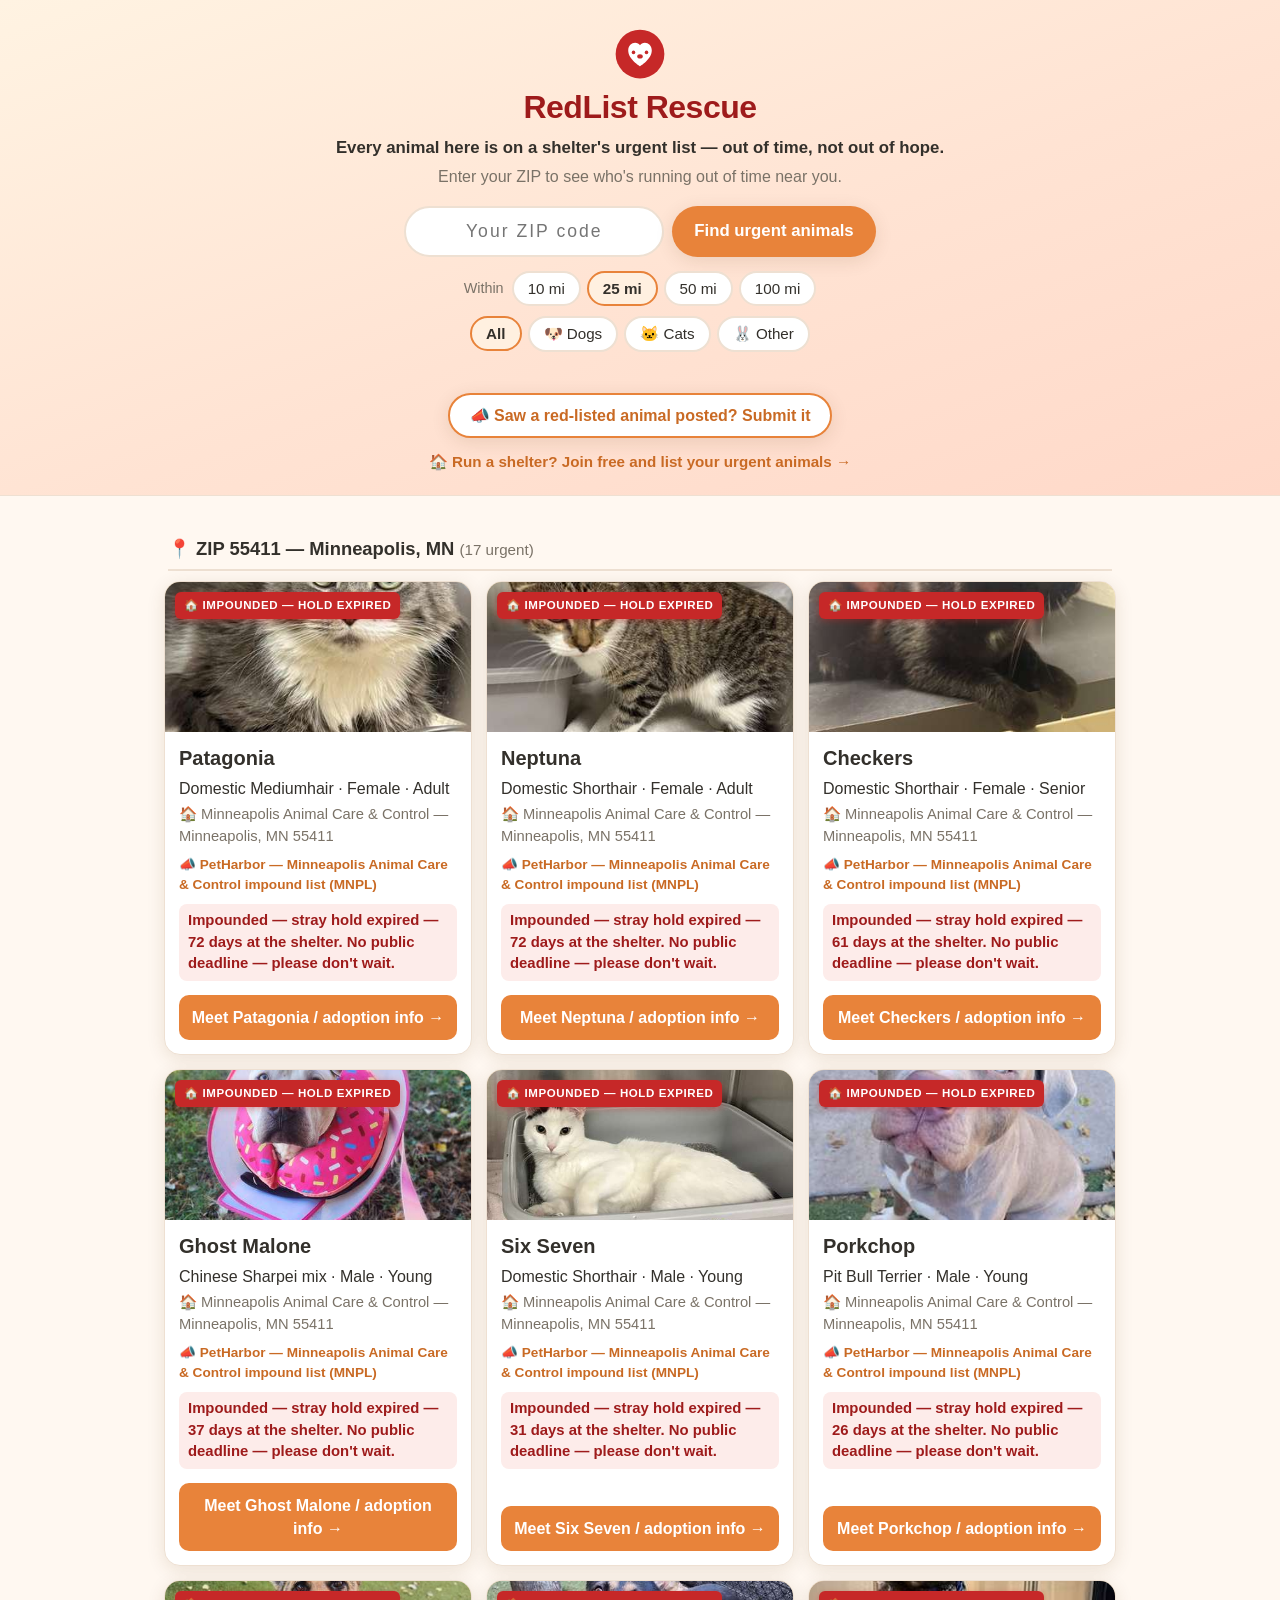
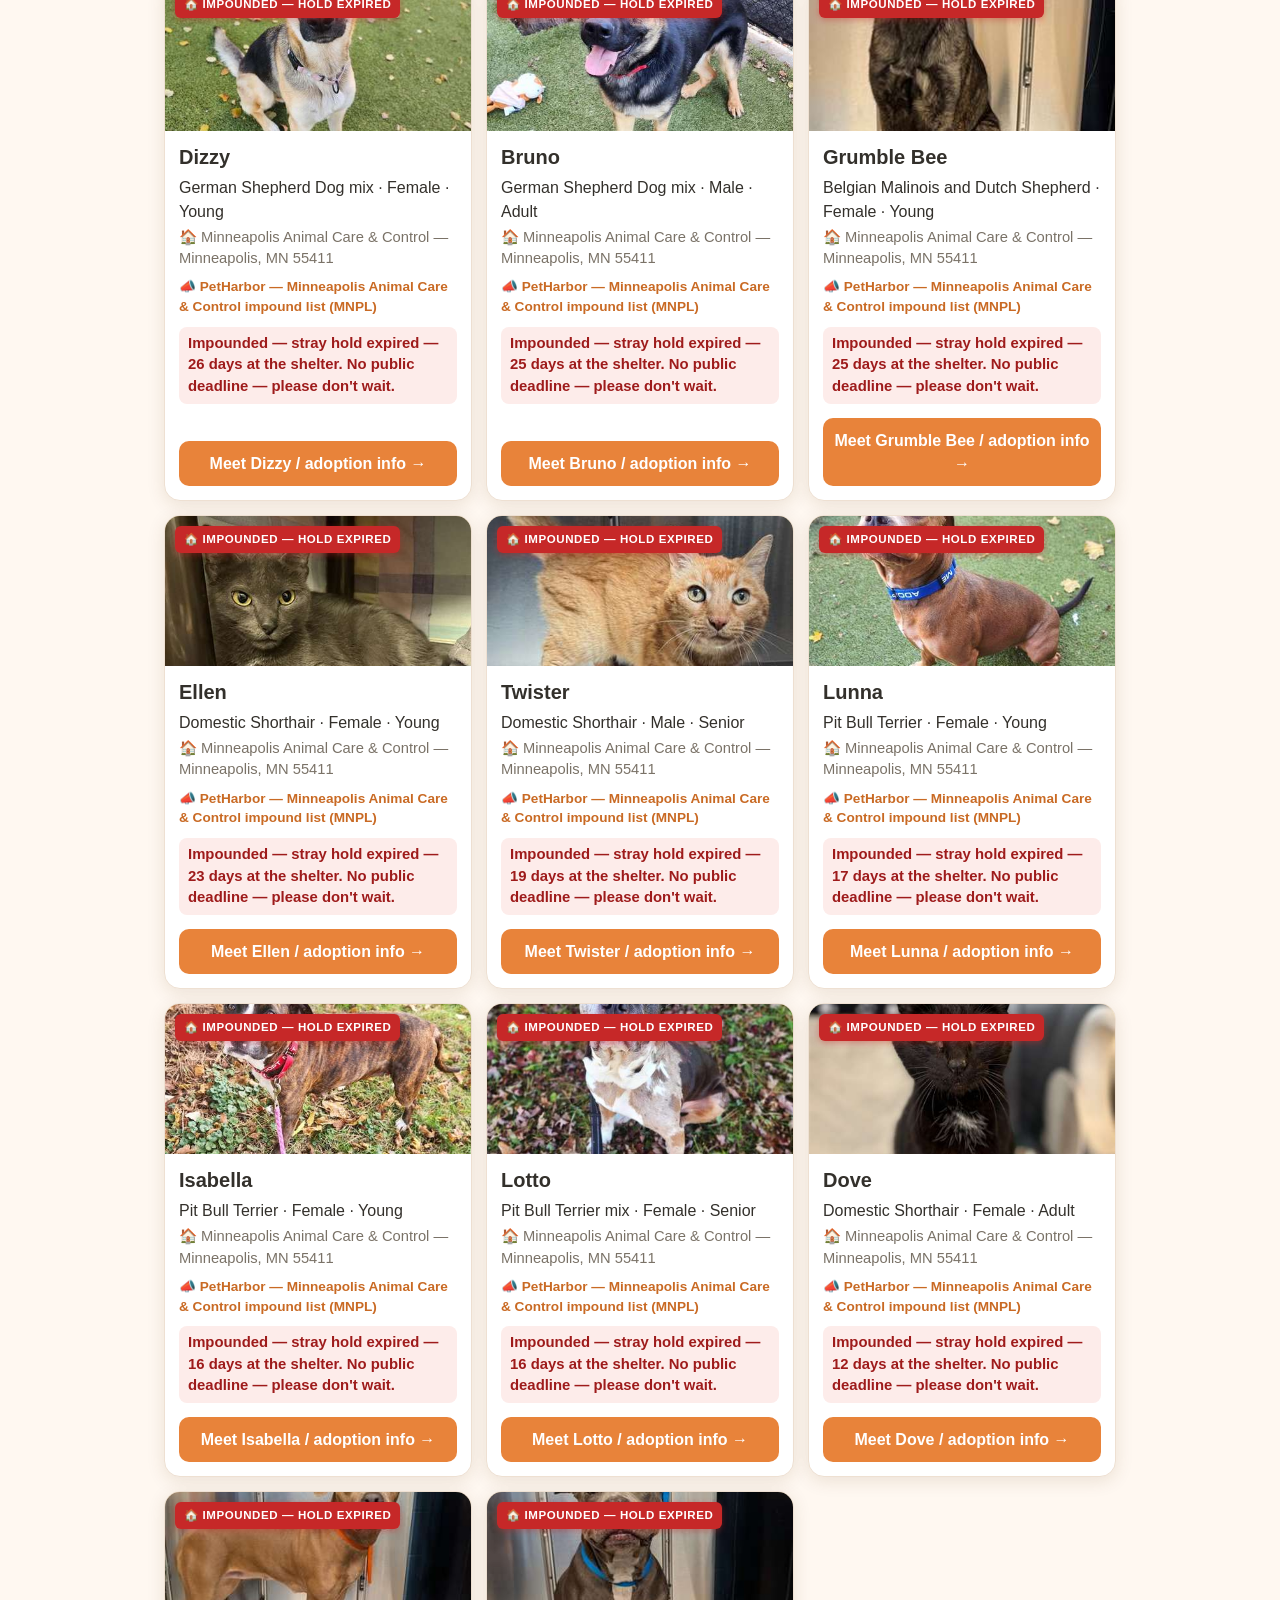
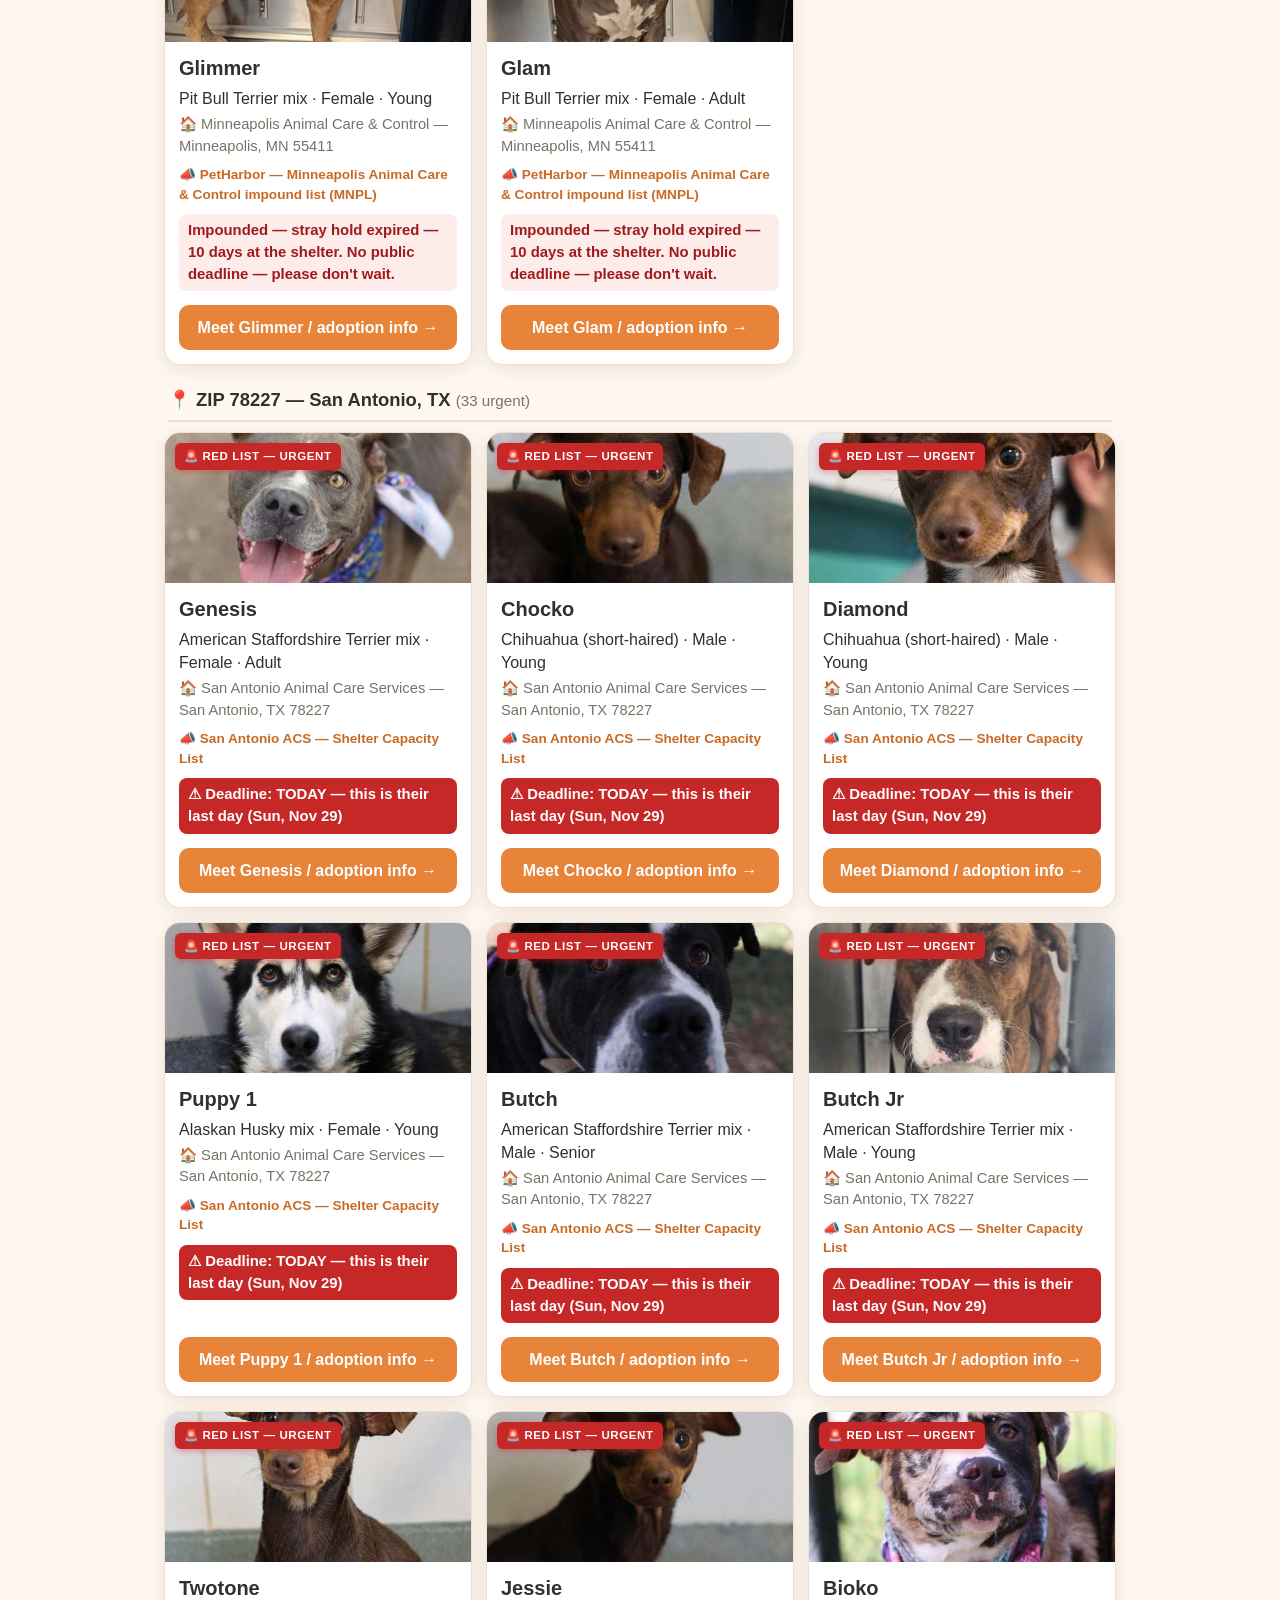
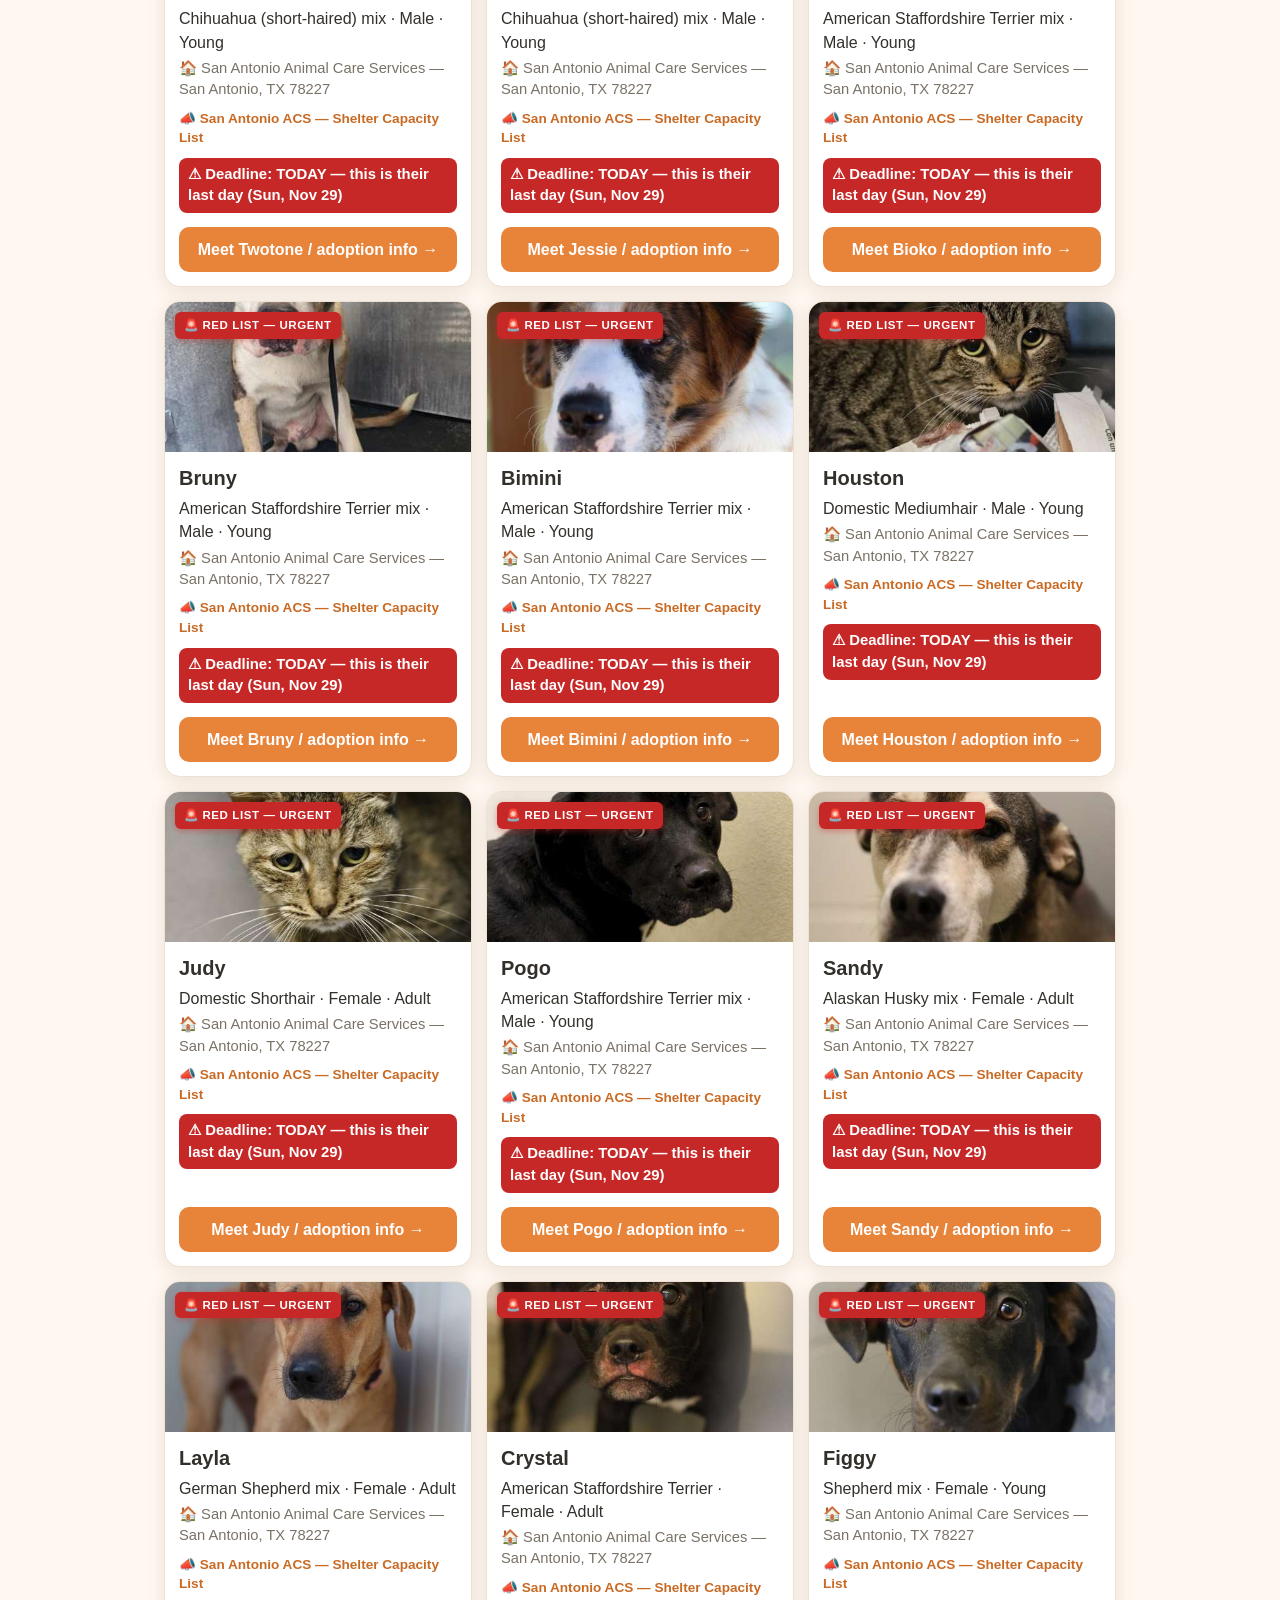
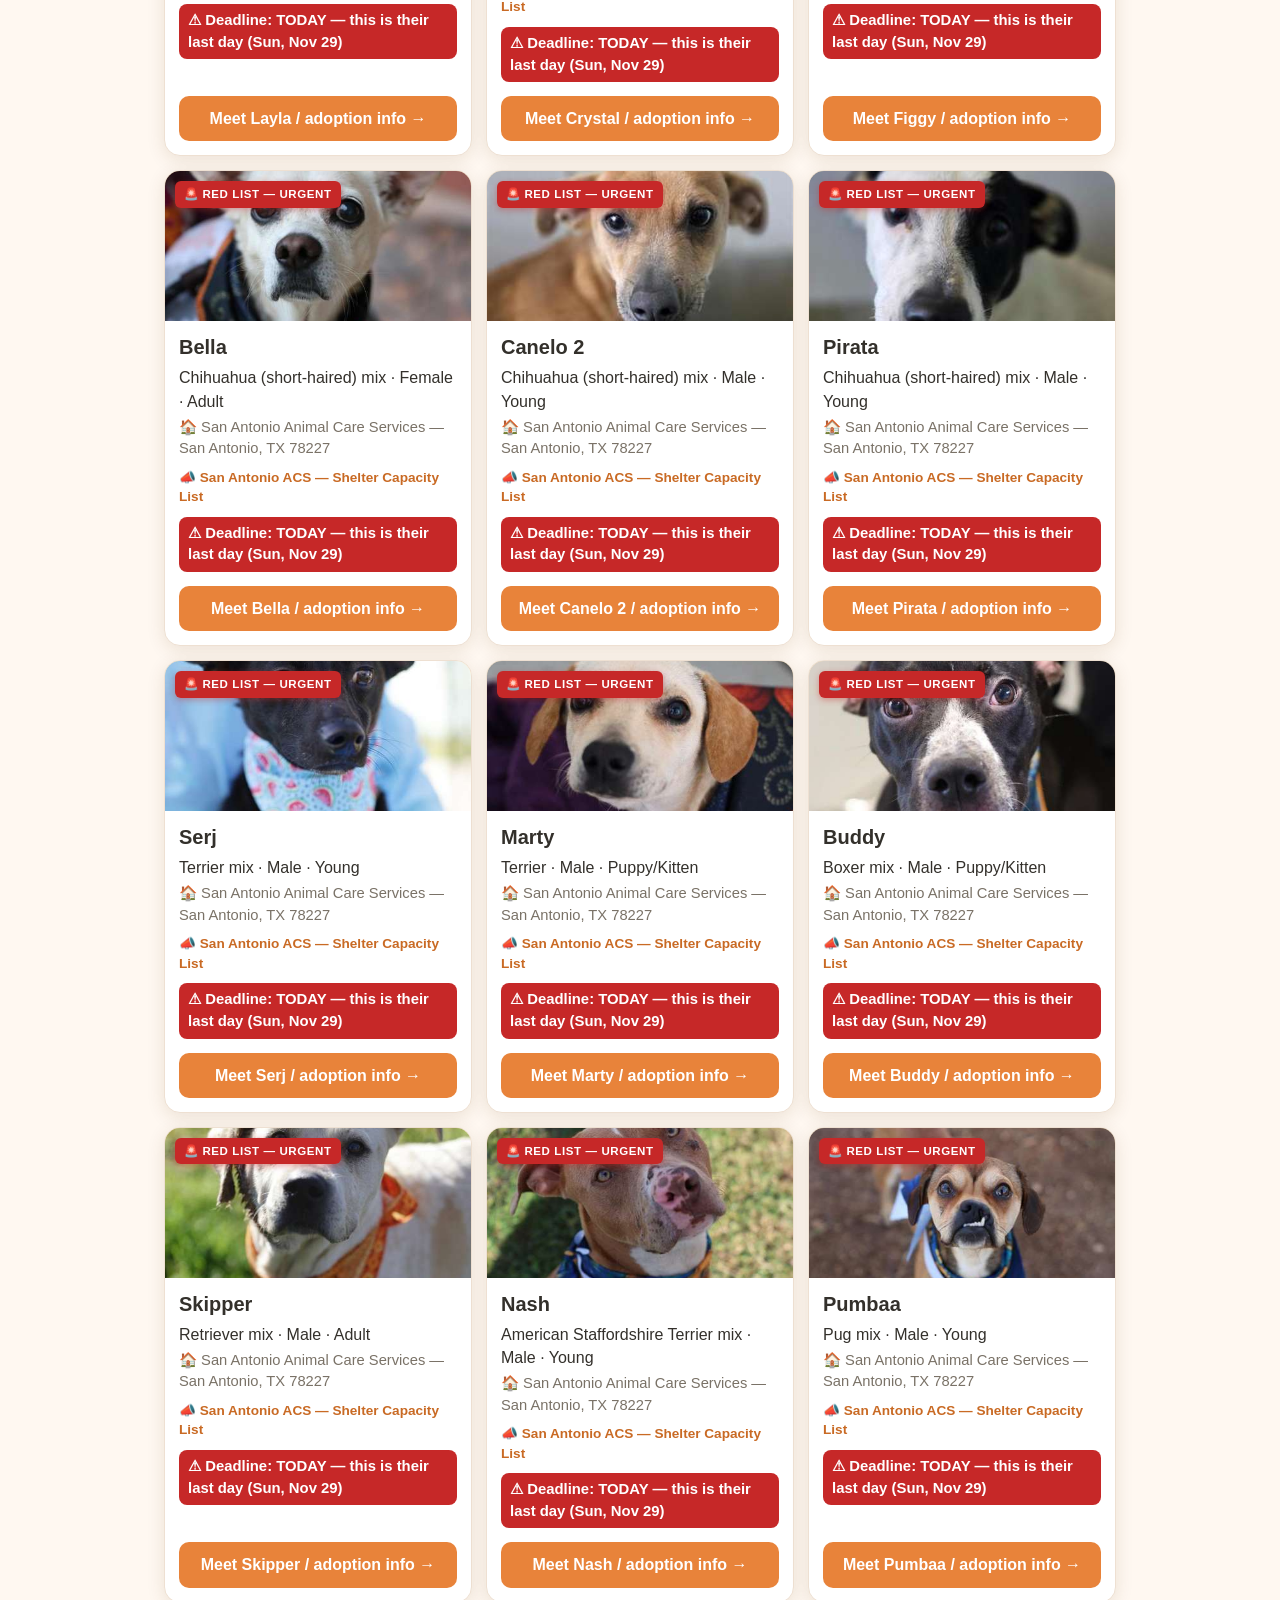
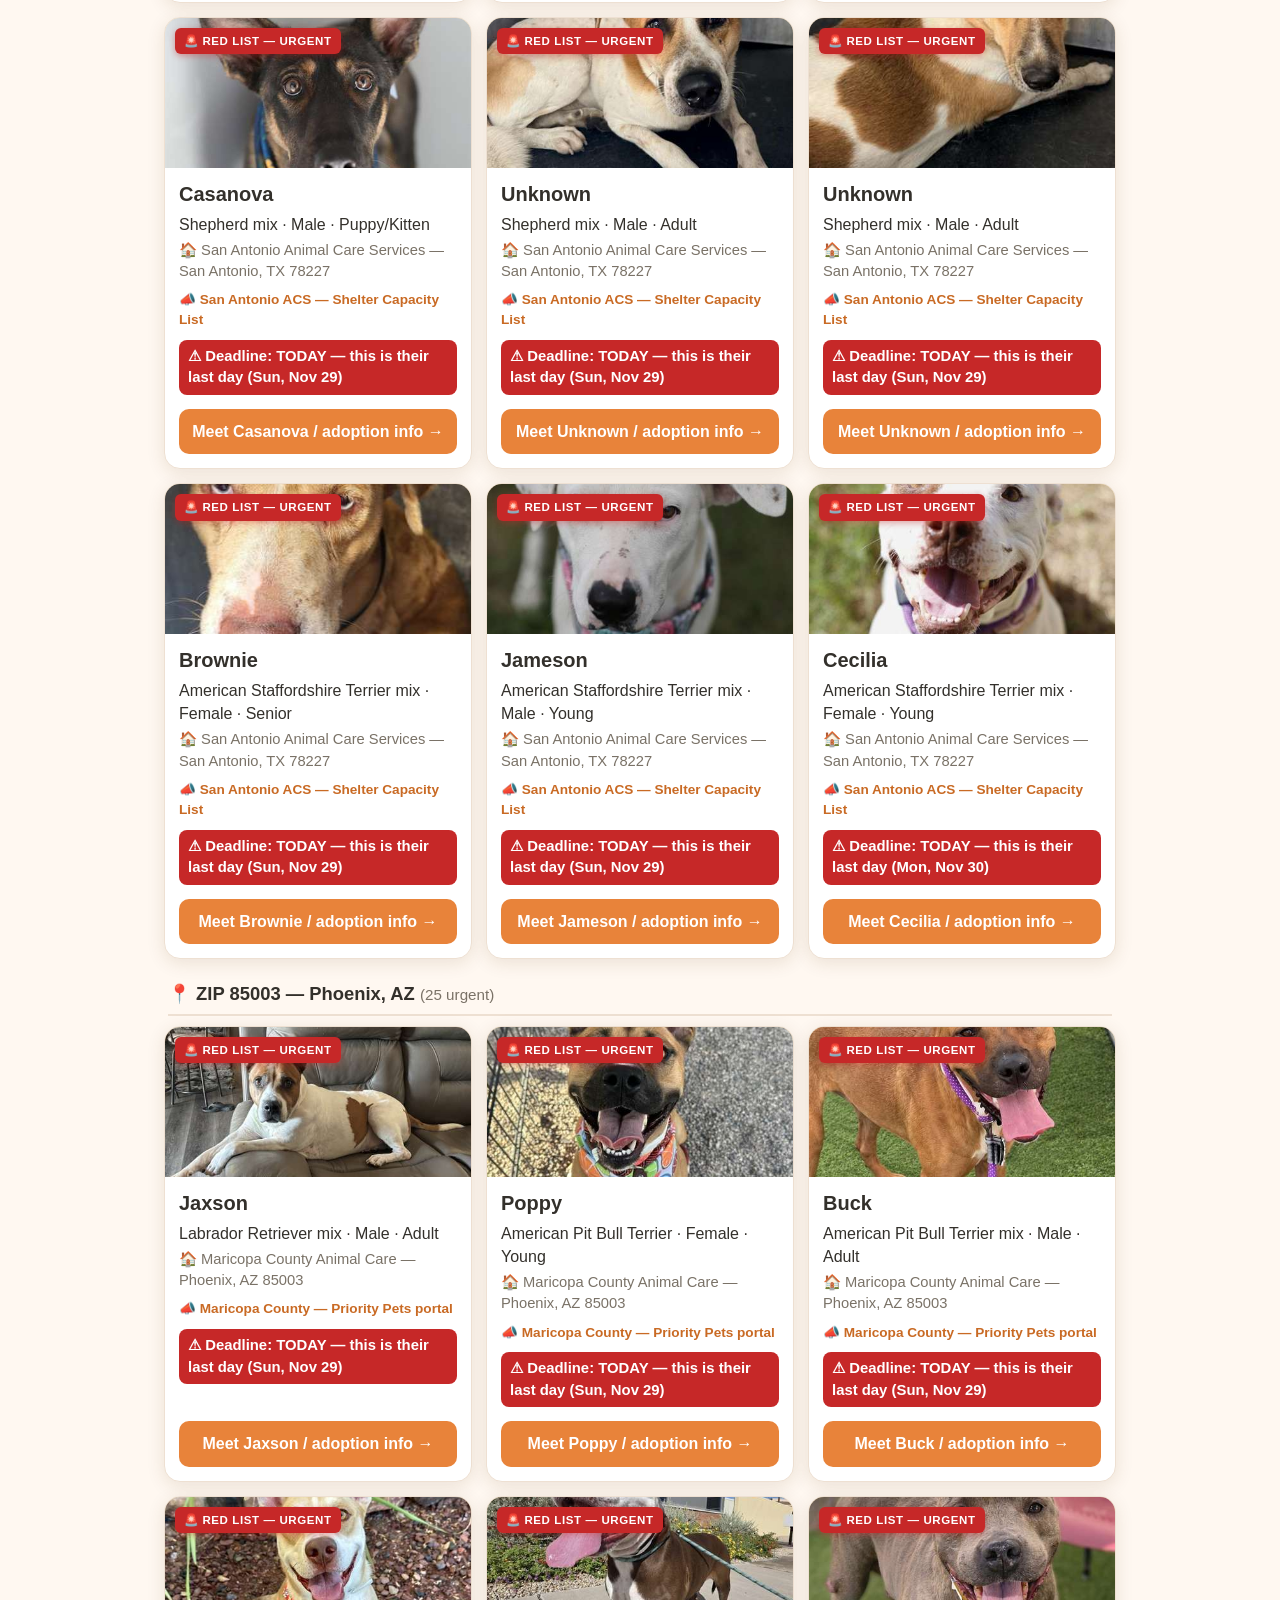
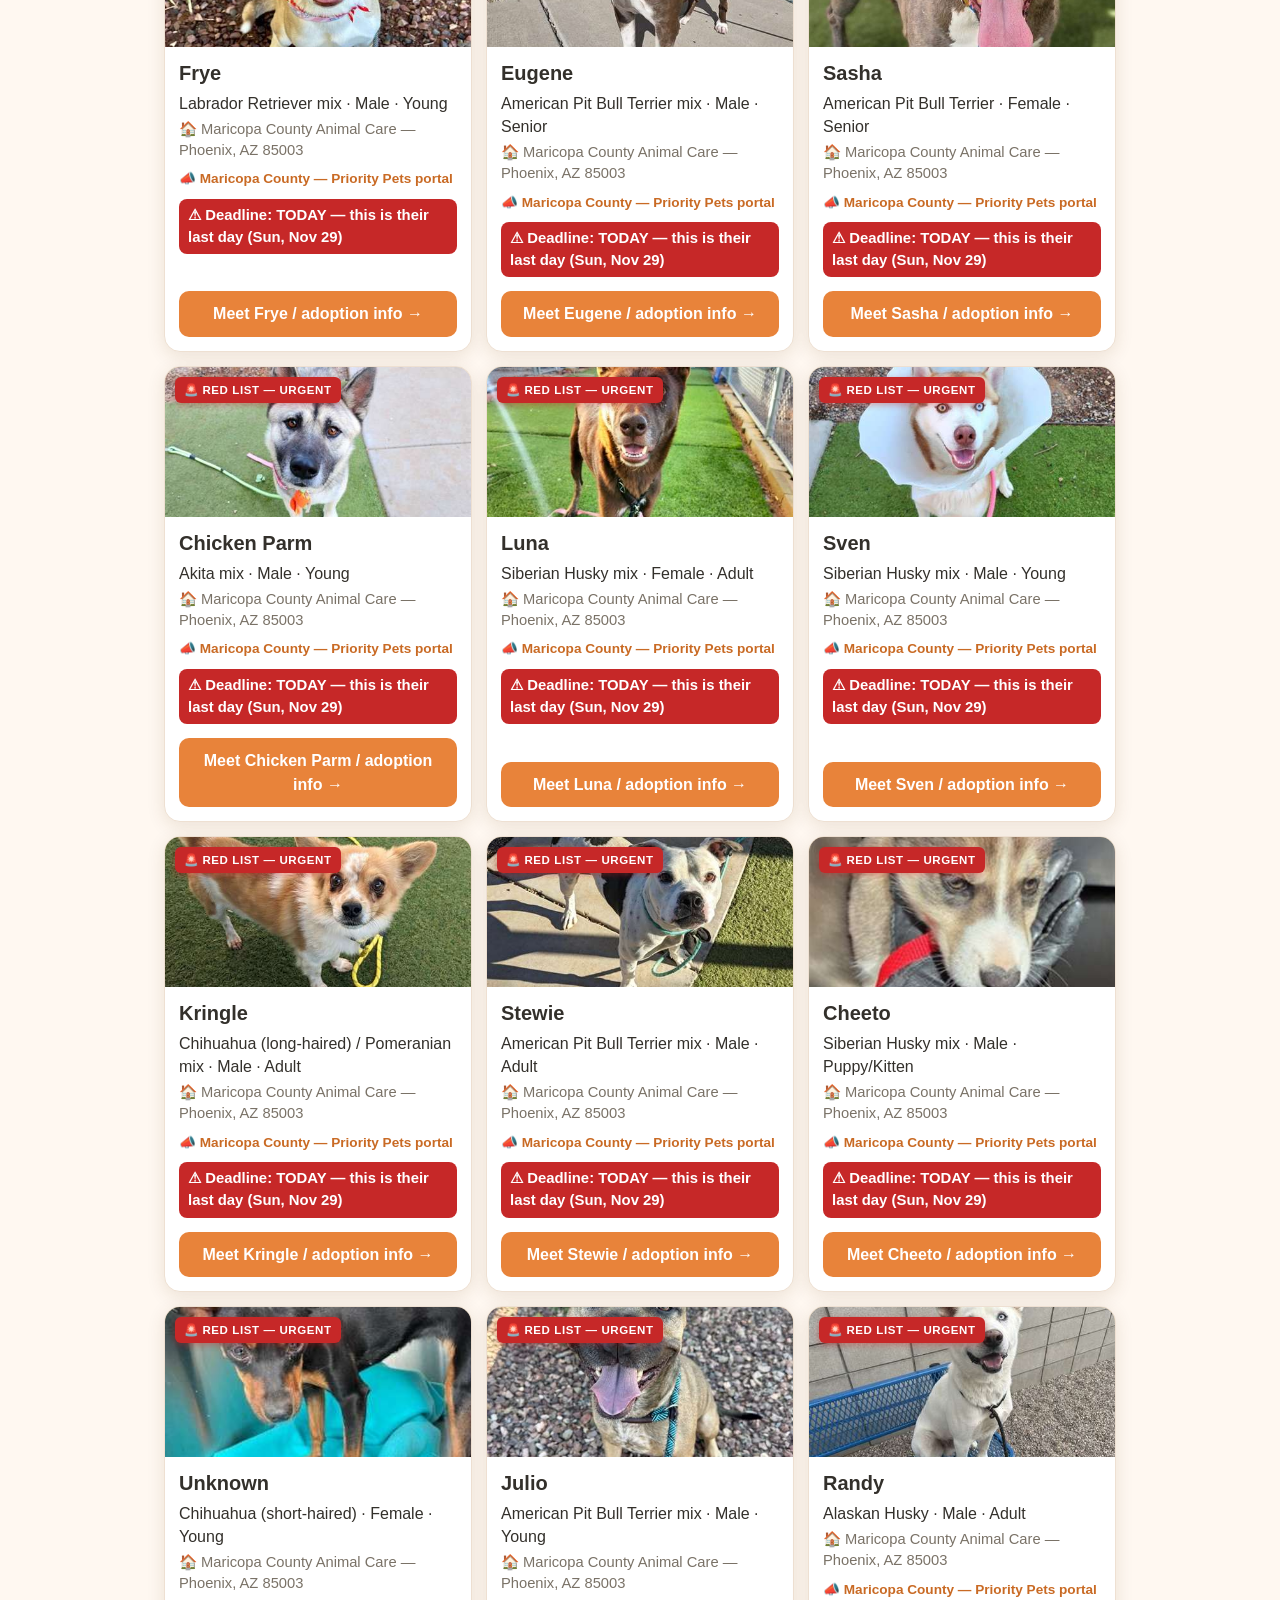
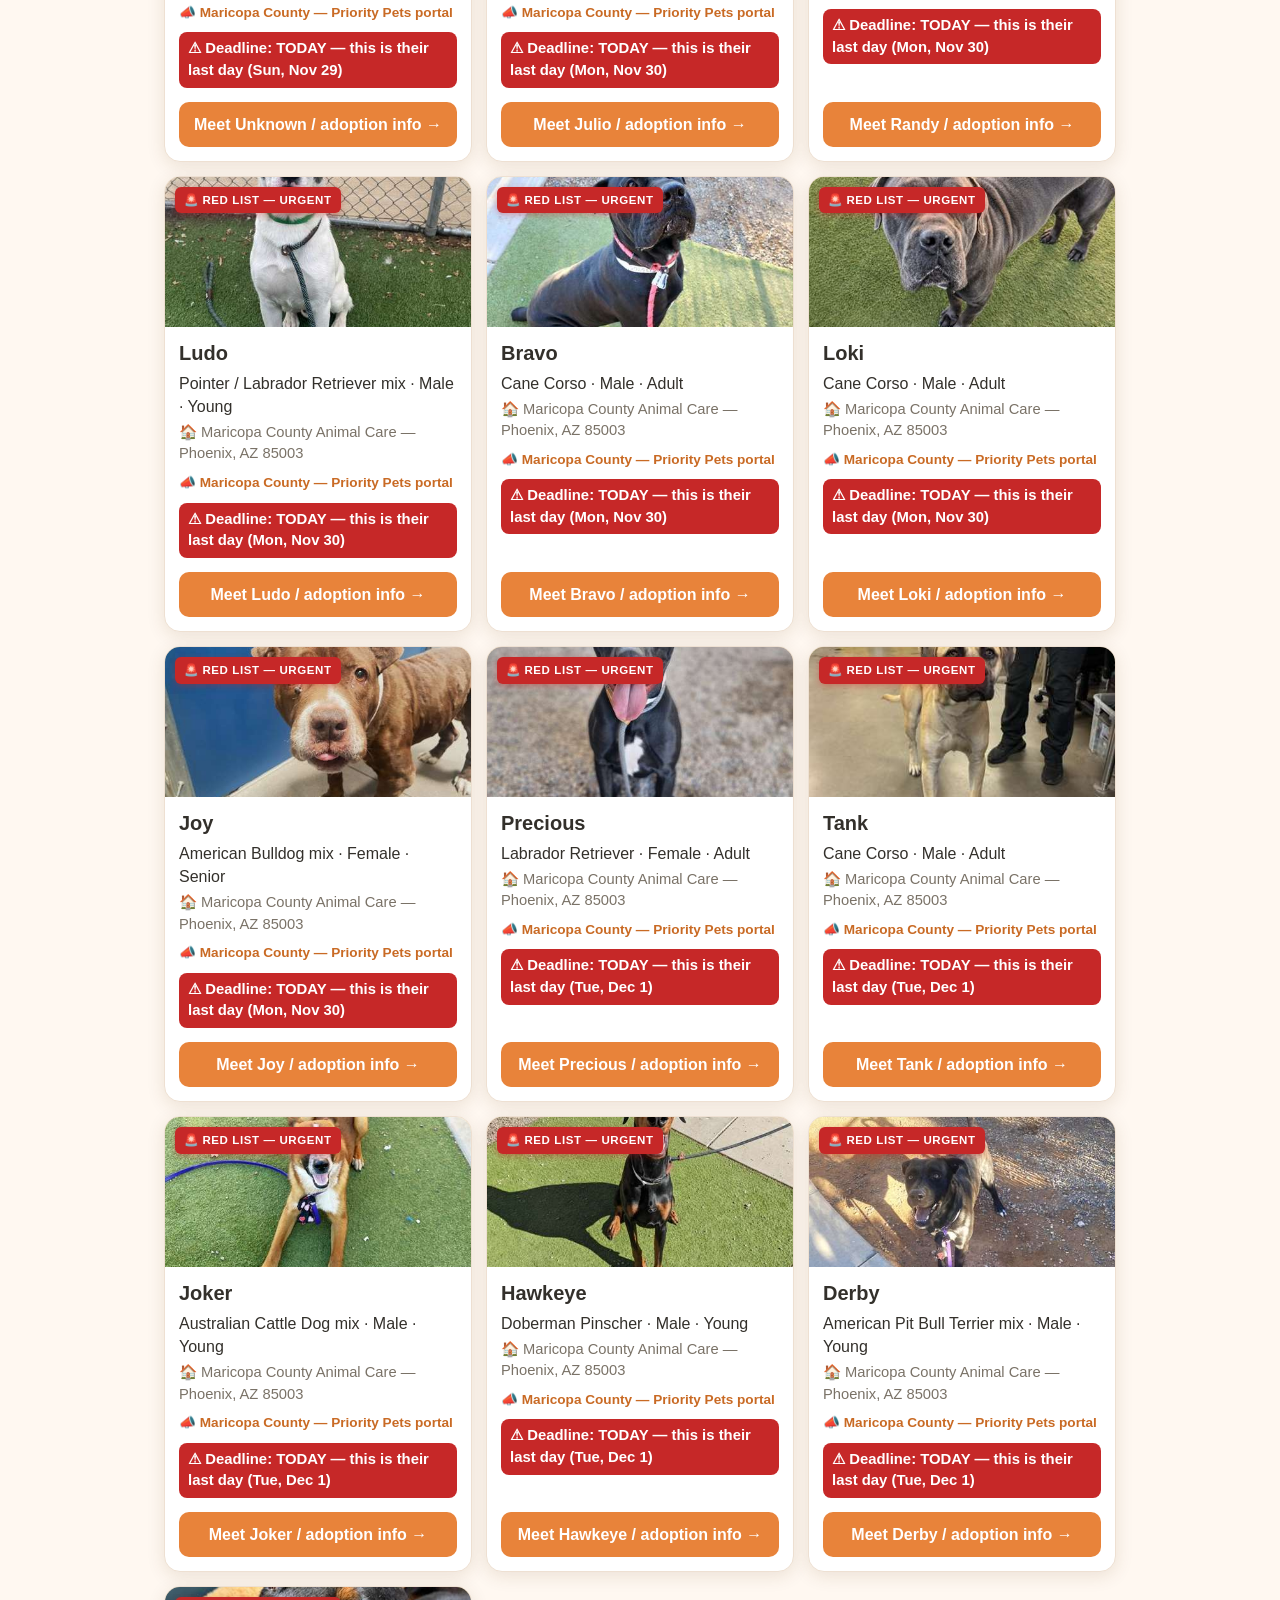
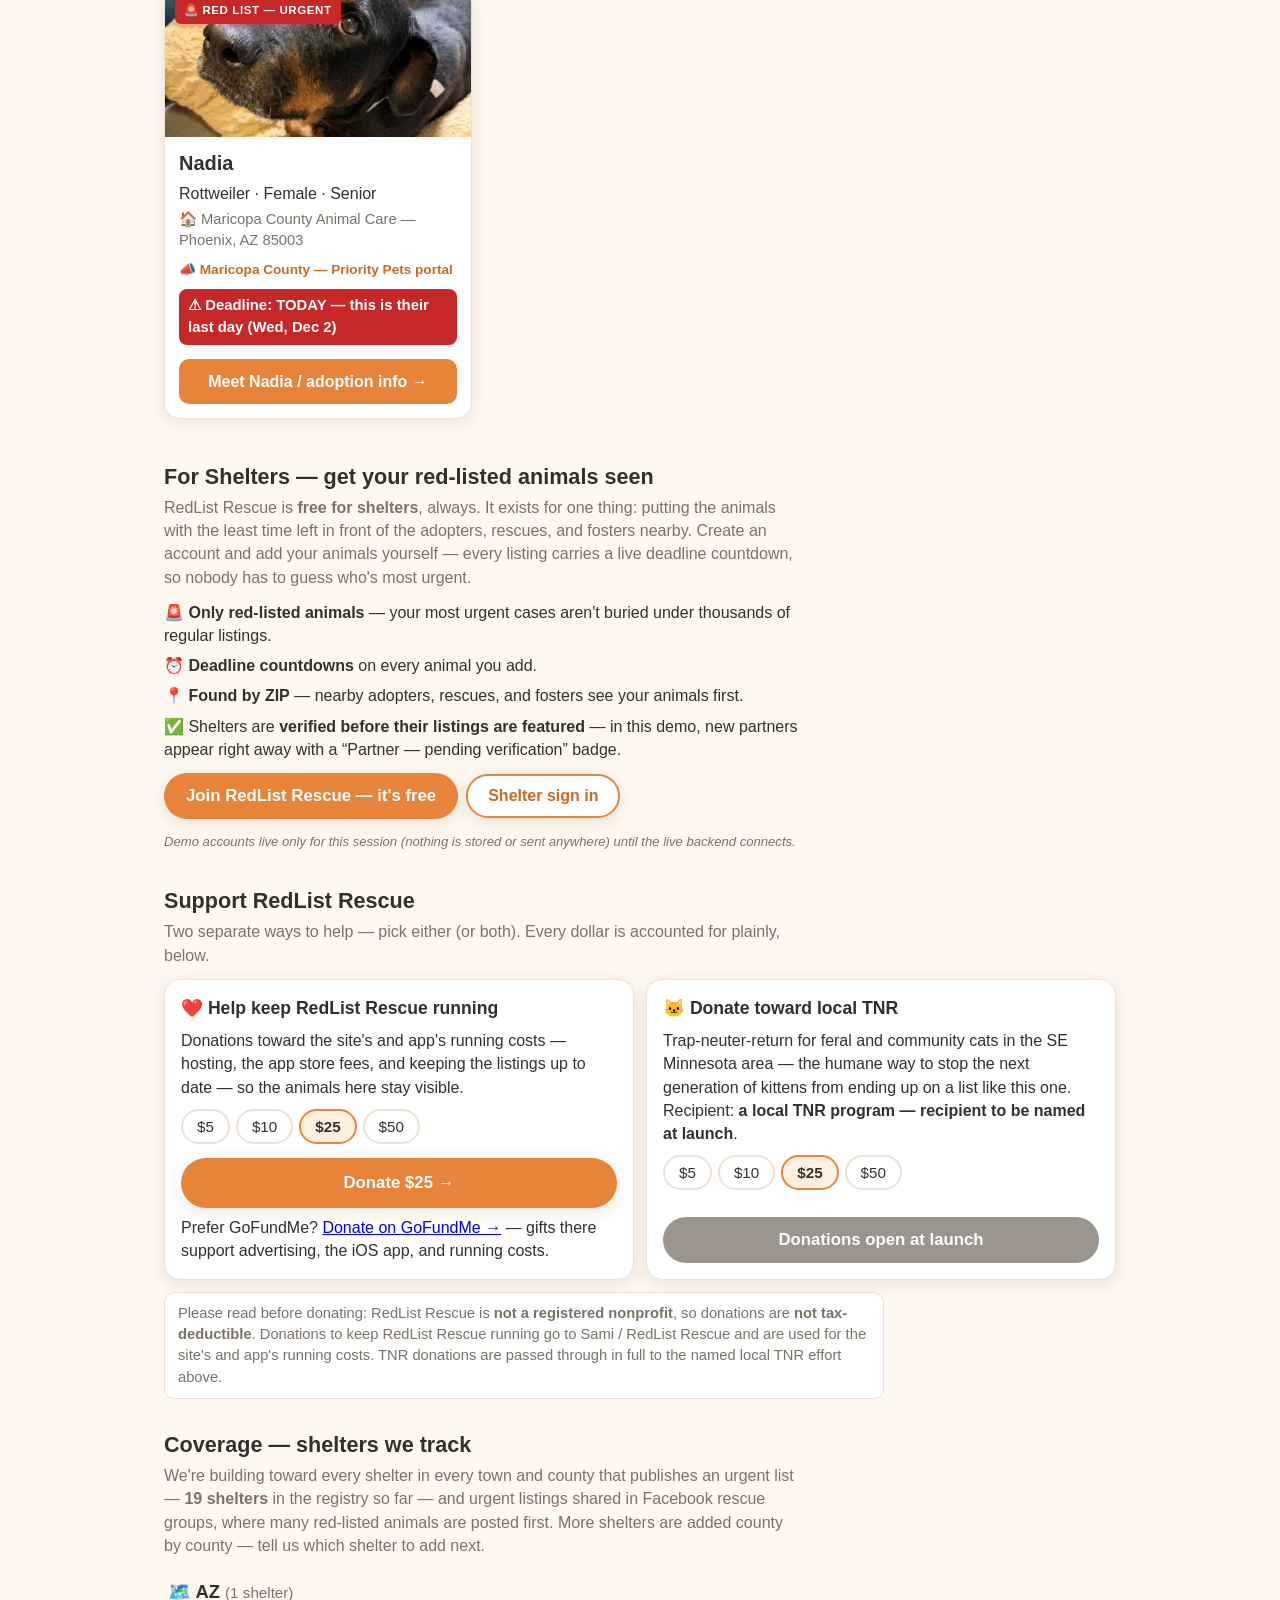
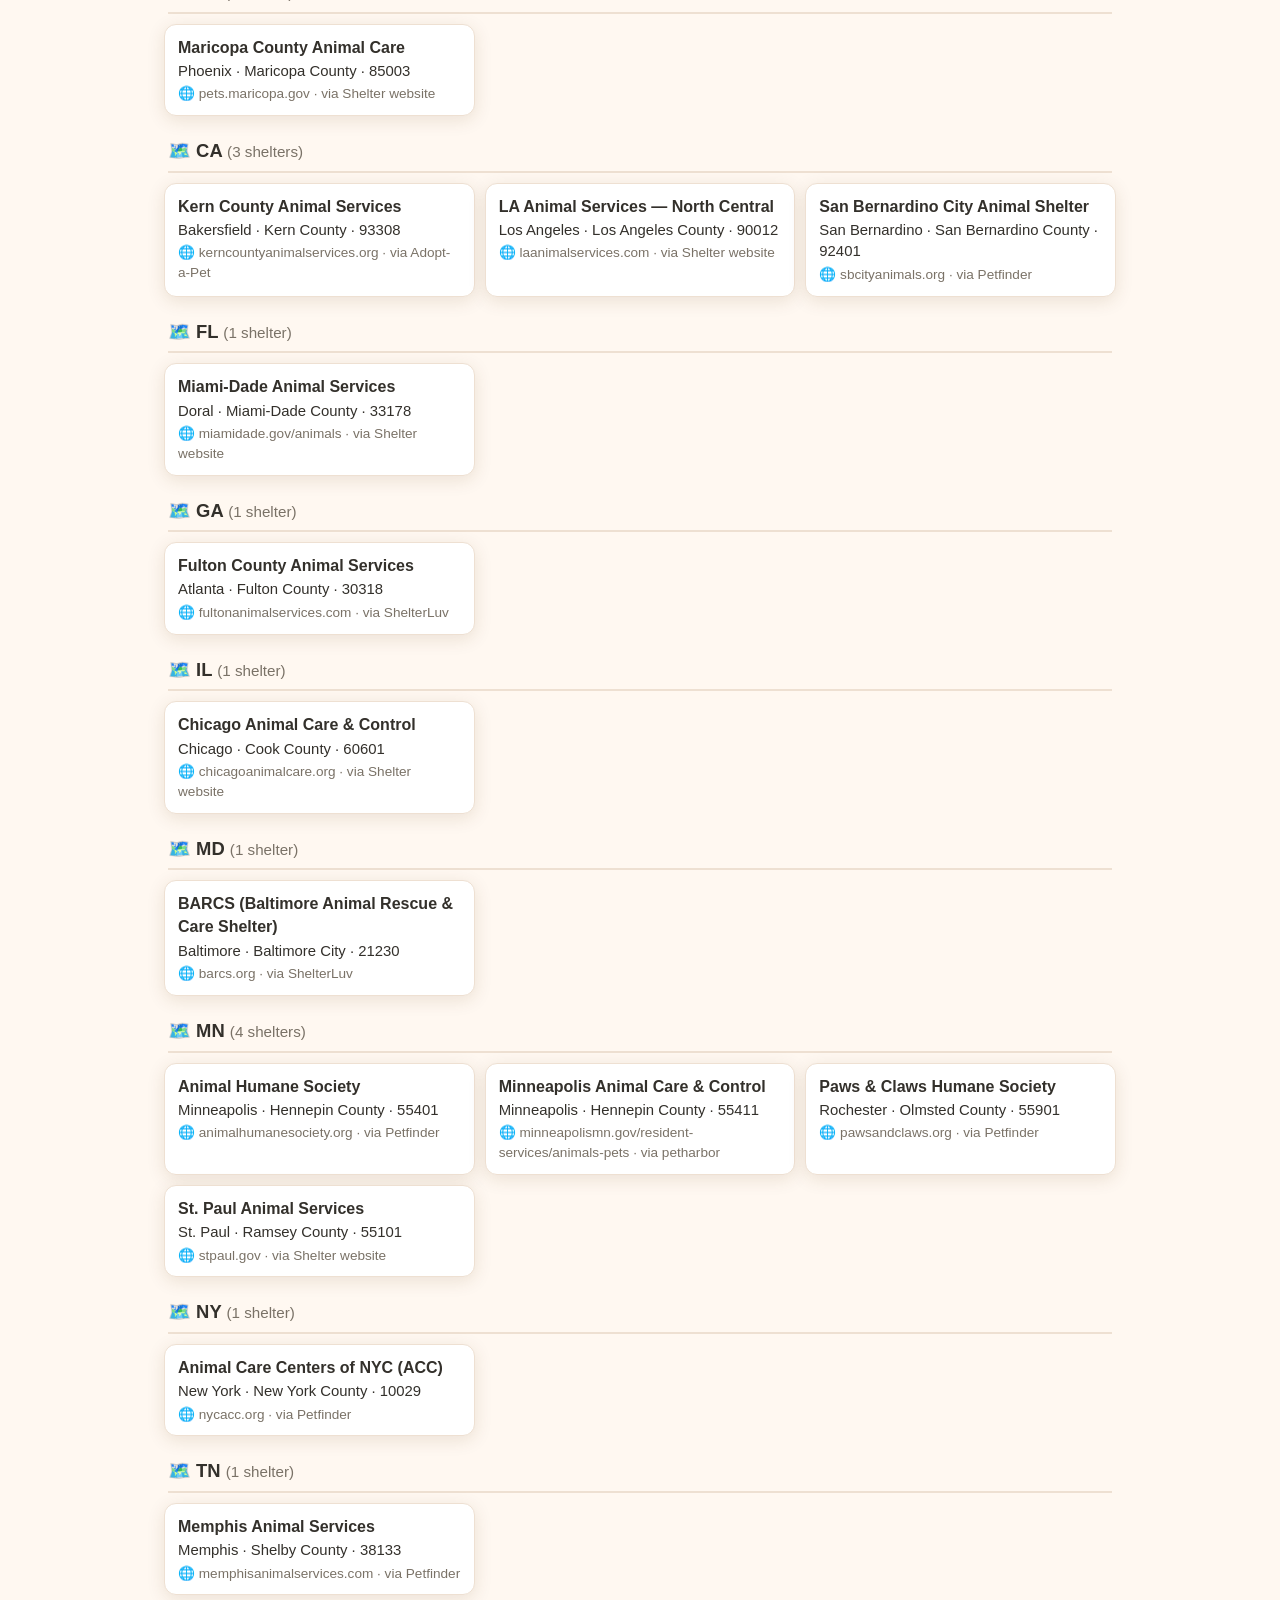
==== commit 316704ef: "Listings refresh 2026-11-28 AM" ====
--- a/index.html
+++ b/index.html
@@ -313,7 +313,7 @@
   <p><strong>About:</strong> <span id="appNameFoot">RedList Rescue</span> lists only animals on shelter urgent / euthanasia lists, so the ones with the least time get seen first. If you can foster, adopt, or even just share a listing — it matters.</p>
   <p><a href="#support">❤️ Support RedList Rescue — donate toward running costs or local TNR</a></p>
   <p><strong>Contact:</strong> <a href="mailto:redlistrescue.mn@gmail.com">redlistrescue.mn@gmail.com</a> — shelters, rescues, and anyone who can help an animal on the list.</p>
-  <p class="demo-note">Listings are real animals from San Antonio ACS and Maricopa County urgent lists, plus long-unclaimed impounded animals at Minneapolis Animal Care &amp; Control, verified Nov 27, 2026 — more shelters and live data via RescueGroups.org coming.</p>
+  <p class="demo-note">Listings are real animals from San Antonio ACS and Maricopa County urgent lists, plus long-unclaimed impounded animals at Minneapolis Animal Care &amp; Control, verified Nov 28, 2026 — more shelters and live data via RescueGroups.org coming.</p>
 </footer>
 
 <script src="app.js"></script>
